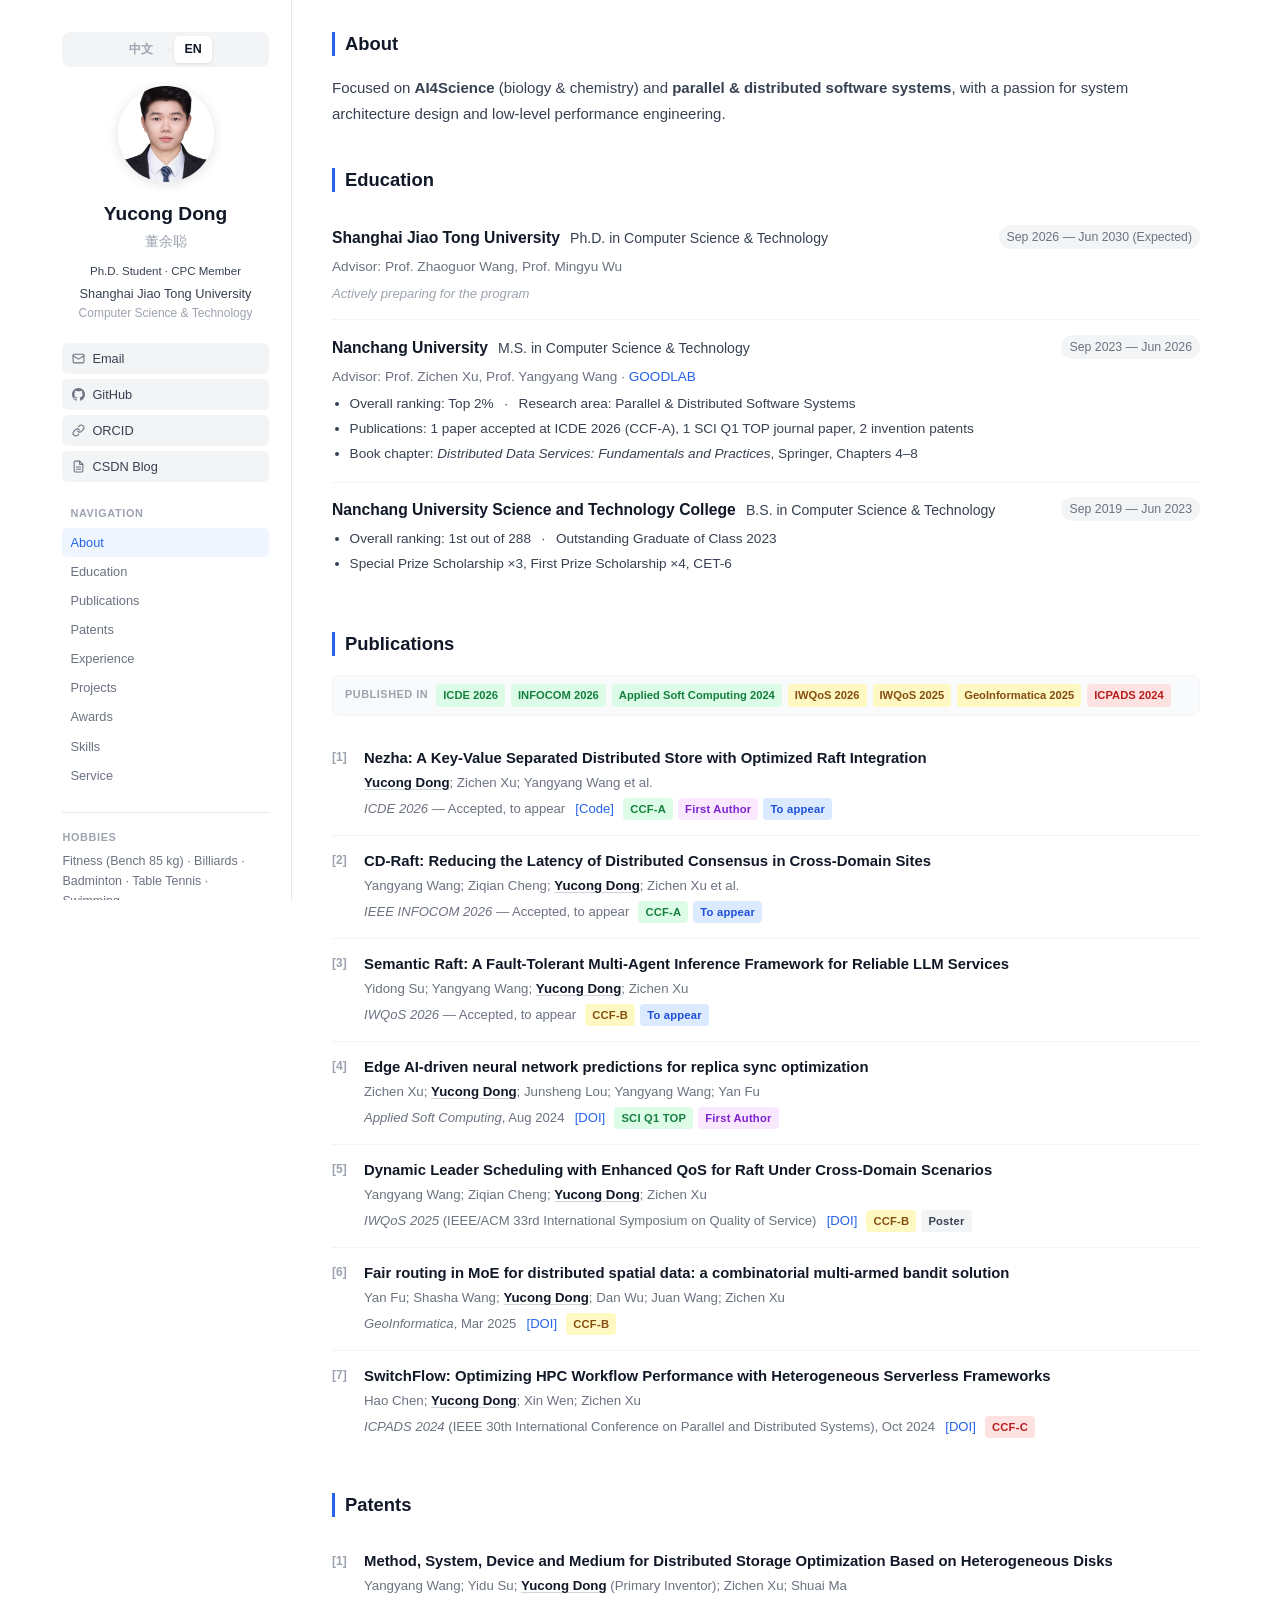
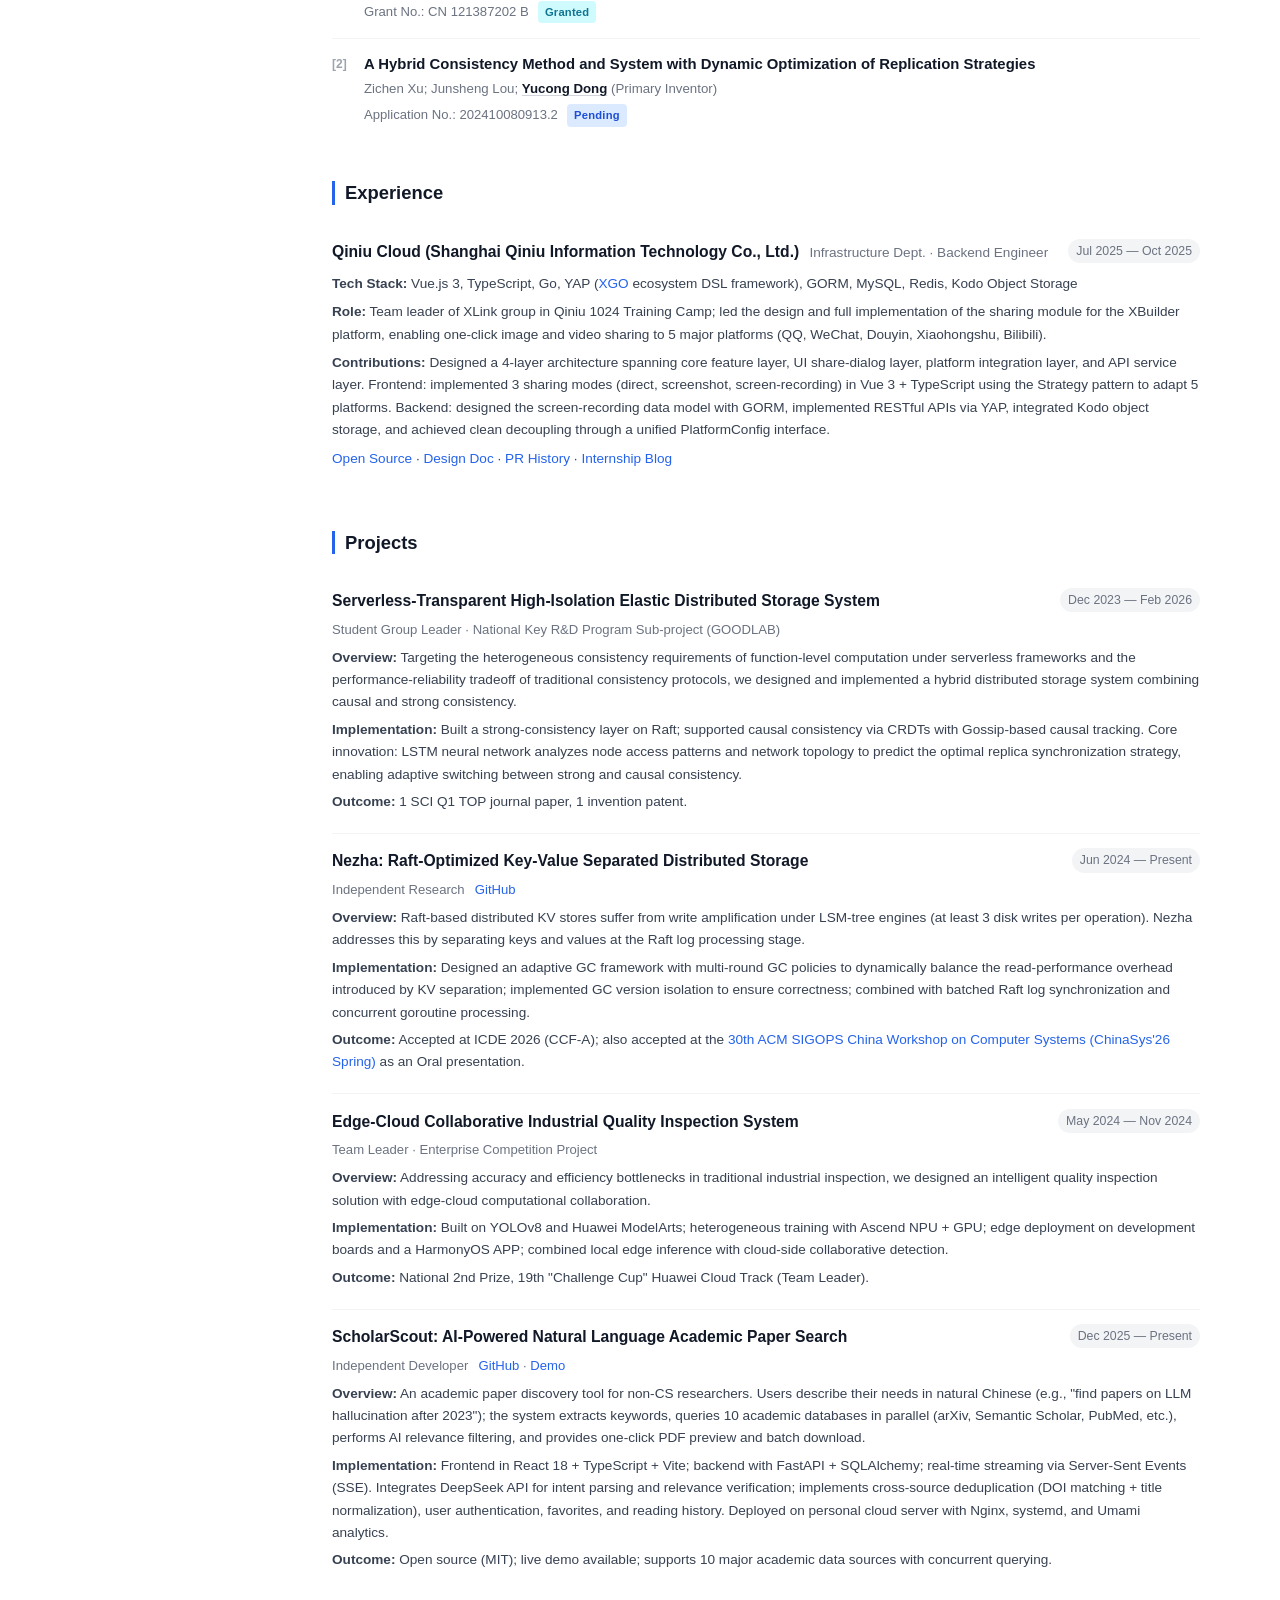
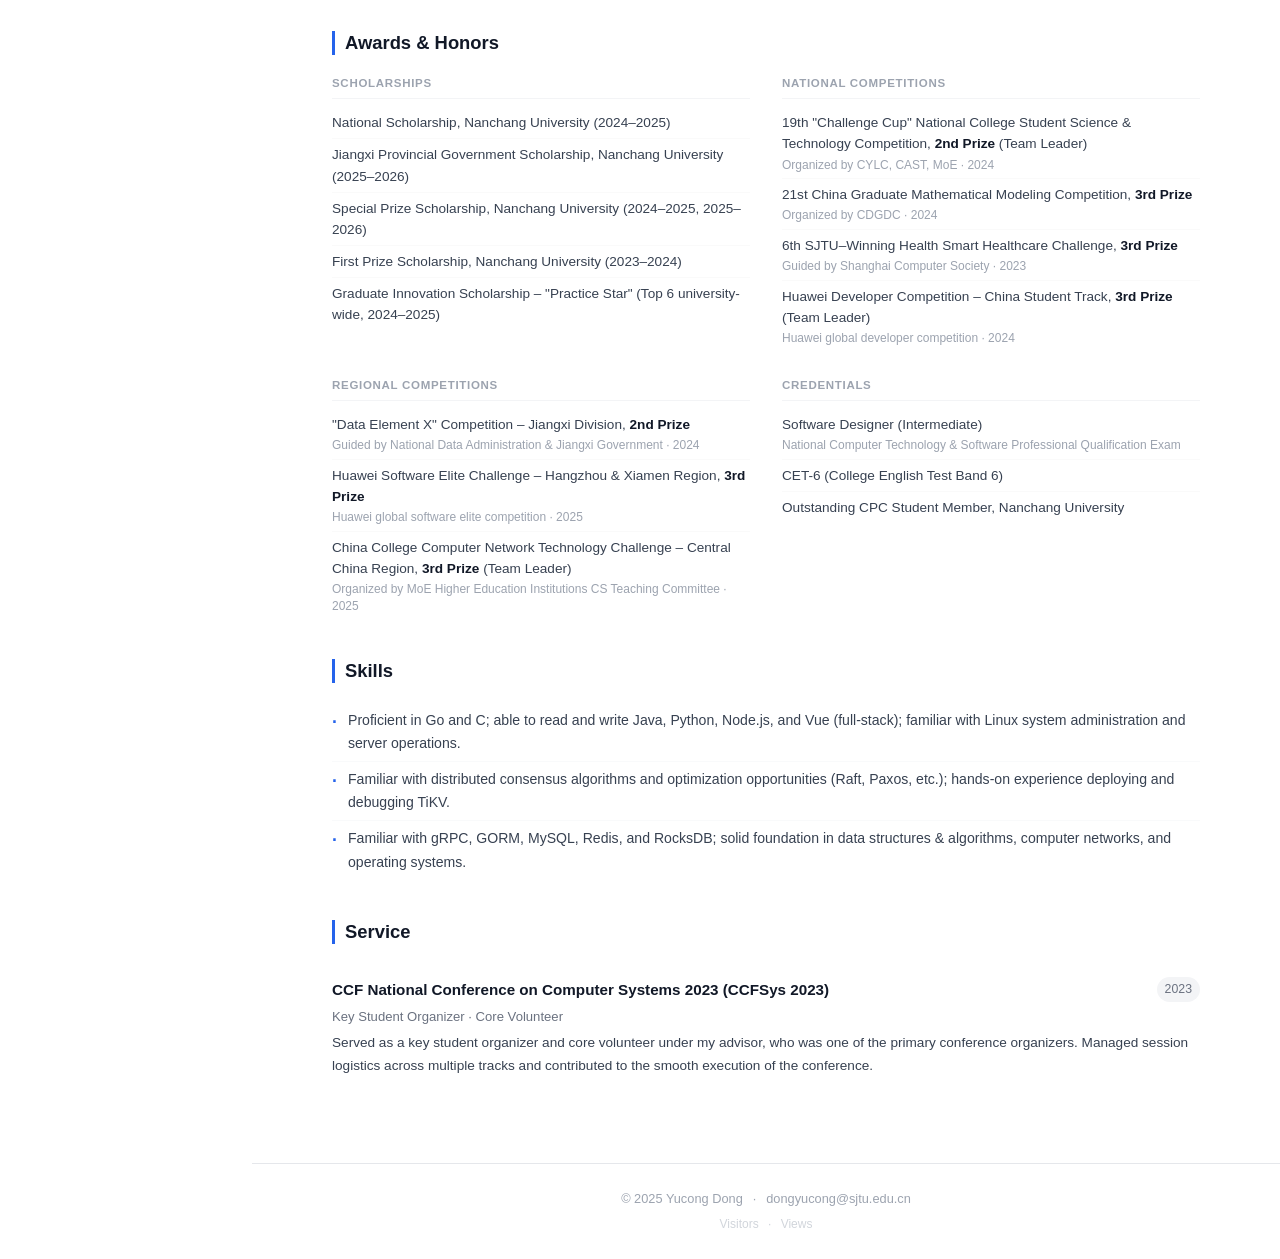
==== en/index.html @ f76dfe4e "fix: restore avatar in mobile topbar Add 30px circular avatar to the fixed phone topbar so the profi" ====
<!DOCTYPE html>
<html lang="en">
<head>
    <meta charset="UTF-8">
    <meta name="viewport" content="width=device-width, initial-scale=1.0">
    <title>Yucong Dong · Personal Homepage</title>
    <meta name="description" content="Personal homepage of Yucong Dong, Ph.D. student at Shanghai Jiao Tong University. Research: AI4Science, distributed systems, Raft consensus, key-value storage. CCF-A papers at ICDE 2026 & INFOCOM 2026.">
    <meta name="keywords" content="Yucong Dong, 董余聪, AI4Science, distributed systems, Raft, key-value storage, ICDE 2026, INFOCOM 2026, SJTU, Nanchang University, Nezha">
    <meta name="author" content="Yucong Dong">
    <link rel="canonical" href="https://dshuishui.github.io/en/">
    <link rel="sitemap" type="application/xml" href="/sitemap.xml">

    <!-- Open Graph -->
    <meta property="og:type" content="profile">
    <meta property="og:title" content="Yucong Dong · Personal Homepage">
    <meta property="og:description" content="Ph.D. Student at Shanghai Jiao Tong University. Research: AI4Science, distributed systems, Raft consensus, key-value storage. CCF-A: ICDE 2026 & INFOCOM 2026.">
    <meta property="og:url" content="https://dshuishui.github.io/en/">
    <meta property="og:image" content="https://dshuishui.github.io/images/me.jpg">
    <meta property="og:locale" content="en_US">
    <meta property="profile:first_name" content="Yucong">
    <meta property="profile:last_name" content="Dong">

    <!-- Twitter Card -->
    <meta name="twitter:card" content="summary">
    <meta name="twitter:title" content="Yucong Dong">
    <meta name="twitter:description" content="Ph.D. Student at SJTU. AI4Science, distributed systems, Raft, key-value storage.">
    <meta name="twitter:image" content="https://dshuishui.github.io/images/me.jpg">

    <!-- Structured Data: Person -->
    <script type="application/ld+json">
    {
      "@context": "https://schema.org",
      "@type": "Person",
      "name": "Yucong Dong",
      "alternateName": "董余聪",
      "jobTitle": "Ph.D. Student",
      "description": "Researcher in AI4Science and parallel & distributed software systems, specializing in Raft consensus algorithms and key-value storage optimization.",
      "url": "https://dshuishui.github.io/en/",
      "email": "dongyucong@sjtu.edu.cn",
      "image": "https://dshuishui.github.io/images/me.jpg",
      "affiliation": {
        "@type": "CollegeOrUniversity",
        "name": "Shanghai Jiao Tong University"
      },
      "alumniOf": {
        "@type": "CollegeOrUniversity",
        "name": "Nanchang University"
      },
      "sameAs": [
        "https://github.com/Dshuishui",
        "https://orcid.org/0009-0002-6078-0590"
      ],
      "knowsAbout": [
        "AI4Science",
        "Distributed Systems",
        "Raft Consensus Algorithm",
        "Key-Value Storage",
        "Serverless Computing",
        "Parallel Computing"
      ]
    }
    </script>

    <link rel="stylesheet" href="../css/style.css">

    <!-- Baidu Statistics -->
    <script>
    var _hmt = _hmt || [];
    (function() {
      var hm = document.createElement("script");
      hm.src = "https://hm.baidu.com/hm.js?96c2ceb18f7312081f373902d8ffb419";
      var s = document.getElementsByTagName("script")[0];
      s.parentNode.insertBefore(hm, s);
    })();
    </script>
</head>
<body>

<!-- Mobile top bar (only shown on phones ≤520px) -->
<div class="mobile-topbar" id="mobileTopbar">
    <img src="../images/me.jpg" alt="avatar" class="mobile-topbar-avatar">
    <span class="mobile-topbar-name">Yucong Dong</span>
    <span class="mobile-section-indicator" id="mobileSectionLabel">About</span>
    <button class="mobile-menu-btn" id="mobileMenuBtn" aria-label="Open navigation" aria-expanded="false">
        <span class="hamburger-line"></span>
        <span class="hamburger-line"></span>
        <span class="hamburger-line"></span>
    </button>
</div>
<div class="mobile-nav-backdrop" id="mobileNavBackdrop"></div>

<div class="layout">

    <!-- ── Sidebar ── -->
    <aside class="sidebar">
        <div class="sidebar-inner">
            <div class="lang-switch">
                <a href="../" class="lang-btn">中文</a>
                <span class="lang-sep">·</span>
                <span class="lang-btn lang-active">EN</span>
            </div>
            <img src="../images/me.jpg" alt="Yucong Dong" class="avatar">
            <h1 class="sidebar-name">Yucong Dong</h1>
            <div class="sidebar-name-en">董余聪</div>
            <div class="sidebar-role">Ph.D. Student · CPC Member</div>
            <div class="sidebar-affil">Shanghai Jiao Tong University</div>
            <div class="sidebar-dept">Computer Science &amp; Technology</div>

            <div class="contact-links">
                <a href="mailto:dongyucong@sjtu.edu.cn" class="contact-chip">
                    <svg xmlns="http://www.w3.org/2000/svg" width="13" height="13" viewBox="0 0 24 24" fill="none" stroke="currentColor" stroke-width="2" stroke-linecap="round" stroke-linejoin="round"><rect width="20" height="16" x="2" y="4" rx="2"/><path d="m22 7-8.97 5.7a1.94 1.94 0 0 1-2.06 0L2 7"/></svg>
                    Email
                </a>
                <a href="https://github.com/Dshuishui" target="_blank" class="contact-chip">
                    <svg xmlns="http://www.w3.org/2000/svg" width="13" height="13" viewBox="0 0 24 24" fill="currentColor"><path d="M12 0c-6.626 0-12 5.373-12 12 0 5.302 3.438 9.8 8.207 11.387.599.111.793-.261.793-.577v-2.234c-3.338.726-4.033-1.416-4.033-1.416-.546-1.387-1.333-1.756-1.333-1.756-1.089-.745.083-.729.083-.729 1.205.084 1.839 1.237 1.839 1.237 1.07 1.834 2.807 1.304 3.492.997.107-.775.418-1.305.762-1.604-2.665-.305-5.467-1.334-5.467-5.931 0-1.311.469-2.381 1.236-3.221-.124-.303-.535-1.524.117-3.176 0 0 1.008-.322 3.301 1.23.957-.266 1.983-.399 3.003-.404 1.02.005 2.047.138 3.006.404 2.291-1.552 3.297-1.23 3.297-1.23.653 1.653.242 2.874.118 3.176.77.84 1.235 1.911 1.235 3.221 0 4.609-2.807 5.624-5.479 5.921.43.372.823 1.102.823 2.222v3.293c0 .319.192.694.801.576 4.765-1.589 8.199-6.086 8.199-11.386 0-6.627-5.373-12-12-12z"/></svg>
                    GitHub
                </a>
                <a href="https://orcid.org/0009-0002-6078-0590" target="_blank" class="contact-chip">
                    <svg xmlns="http://www.w3.org/2000/svg" width="13" height="13" viewBox="0 0 24 24" fill="none" stroke="currentColor" stroke-width="2" stroke-linecap="round" stroke-linejoin="round"><path d="M10 13a5 5 0 0 0 7.54.54l3-3a5 5 0 0 0-7.07-7.07l-1.72 1.71"/><path d="M14 11a5 5 0 0 0-7.54-.54l-3 3a5 5 0 0 0 7.07 7.07l1.71-1.71"/></svg>
                    ORCID
                </a>
                <a href="https://blog.csdn.net/qq_45913026?type=blog" target="_blank" class="contact-chip">
                    <svg xmlns="http://www.w3.org/2000/svg" width="13" height="13" viewBox="0 0 24 24" fill="none" stroke="currentColor" stroke-width="2" stroke-linecap="round" stroke-linejoin="round"><path d="M14 2H6a2 2 0 0 0-2 2v16a2 2 0 0 0 2 2h12a2 2 0 0 0 2-2V8z"/><polyline points="14 2 14 8 20 8"/><line x1="16" y1="13" x2="8" y2="13"/><line x1="16" y1="17" x2="8" y2="17"/></svg>
                    CSDN Blog
                </a>
            </div>

            <nav class="side-nav">
                <div class="side-nav-label">Navigation</div>
                <a href="#about">About</a>
                <a href="#education">Education</a>
                <a href="#publications">Publications</a>
                <a href="#patents">Patents</a>
                <a href="#experience">Experience</a>
                <a href="#projects">Projects</a>
                <a href="#awards">Awards</a>
                <a href="#skills">Skills</a>
                <a href="#service">Service</a>
            </nav>

            <div class="sidebar-hobbies">
                <div class="hobbies-label">Hobbies</div>
                <div class="hobbies-content">Fitness (Bench 85 kg) · Billiards · Badminton · Table Tennis · Swimming</div>
            </div>
        </div>
    </aside>

    <!-- ── Main Content ── -->
    <main class="main-content">

        <section id="about" class="section fade-in">
            <h2 class="section-title">About</h2>
            <p>Focused on <strong>AI4Science</strong> (biology &amp; chemistry) and <strong>parallel &amp; distributed software systems</strong>, with a passion for system architecture design and low-level performance engineering.</p>
        </section>

        <section id="education" class="section fade-in">
            <h2 class="section-title">Education</h2>

            <div class="edu-item">
                <div class="edu-header">
                    <div>
                        <span class="edu-school">Shanghai Jiao Tong University</span>
                        <span class="edu-degree">Ph.D. in Computer Science &amp; Technology</span>
                    </div>
                    <span class="date-tag">Sep 2026 — Jun 2030 (Expected)</span>
                </div>
                <p class="edu-meta">Advisor: Prof. Zhaoguor Wang, Prof. Mingyu Wu</p>
                <p class="edu-note">Actively preparing for the program</p>
            </div>

            <div class="edu-item">
                <div class="edu-header">
                    <div>
                        <span class="edu-school">Nanchang University</span>
                        <span class="edu-degree">M.S. in Computer Science &amp; Technology</span>
                    </div>
                    <span class="date-tag">Sep 2023 — Jun 2026</span>
                </div>
                <p class="edu-meta">Advisor: Prof. Zichen Xu, Prof. Yangyang Wang · <a href="http://good.ncu.edu.cn" target="_blank">GOODLAB</a></p>
                <ul class="edu-details">
                    <li>Overall ranking: Top 2% &ensp;·&ensp; Research area: Parallel &amp; Distributed Software Systems</li>
                    <li>Publications: 1 paper accepted at ICDE 2026 (CCF-A), 1 SCI Q1 TOP journal paper, 2 invention patents</li>
                    <li>Book chapter: <em>Distributed Data Services: Fundamentals and Practices</em>, Springer, Chapters 4–8</li>
                </ul>
            </div>

            <div class="edu-item">
                <div class="edu-header">
                    <div>
                        <span class="edu-school">Nanchang University Science and Technology College</span>
                        <span class="edu-degree">B.S. in Computer Science &amp; Technology</span>
                    </div>
                    <span class="date-tag">Sep 2019 — Jun 2023</span>
                </div>
                <ul class="edu-details">
                    <li>Overall ranking: 1st out of 288 &ensp;·&ensp; Outstanding Graduate of Class 2023</li>
                    <li>Special Prize Scholarship ×3, First Prize Scholarship ×4, CET-6</li>
                </ul>
            </div>
        </section>

        <section id="publications" class="section fade-in">
            <h2 class="section-title">Publications</h2>
            <div class="venue-summary">
                <span class="vs-label">Published in</span>
                <span class="vs-chip ccf-a">ICDE 2026</span>
                <span class="vs-chip ccf-a">INFOCOM 2026</span>
                <span class="vs-chip sci-top">Applied Soft Computing 2024</span>
                <span class="vs-chip ccf-b">IWQoS 2026</span>
                <span class="vs-chip ccf-b">IWQoS 2025</span>
                <span class="vs-chip ccf-b">GeoInformatica 2025</span>
                <span class="vs-chip ccf-c">ICPADS 2024</span>
            </div>
            <ol class="pub-list">

                <li class="pub-item">
                    <div class="pub-title">Nezha: A Key-Value Separated Distributed Store with Optimized Raft Integration</div>
                    <div class="pub-authors"><strong>Yucong Dong</strong>; Zichen Xu; Yangyang Wang et al.</div>
                    <div class="pub-venue"><em>ICDE 2026</em> &mdash; Accepted, to appear &ensp;<a href="https://github.com/Dshuishui/Nezha" target="_blank">[Code]</a></div>
                    <div class="pub-badges">
                        <span class="badge ccf-a">CCF-A</span>
                        <span class="badge badge-first">First Author</span>
                        <span class="badge badge-status">To appear</span>
                    </div>
                </li>

                <li class="pub-item">
                    <div class="pub-title">CD-Raft: Reducing the Latency of Distributed Consensus in Cross-Domain Sites</div>
                    <div class="pub-authors">Yangyang Wang; Ziqian Cheng; <strong>Yucong Dong</strong>; Zichen Xu et al.</div>
                    <div class="pub-venue"><em>IEEE INFOCOM 2026</em> &mdash; Accepted, to appear</div>
                    <div class="pub-badges">
                        <span class="badge ccf-a">CCF-A</span>
                        <span class="badge badge-status">To appear</span>
                    </div>
                </li>

                <li class="pub-item">
                    <div class="pub-title">Semantic Raft: A Fault-Tolerant Multi-Agent Inference Framework for Reliable LLM Services</div>
                    <div class="pub-authors">Yidong Su; Yangyang Wang; <strong>Yucong Dong</strong>; Zichen Xu</div>
                    <div class="pub-venue"><em>IWQoS 2026</em> &mdash; Accepted, to appear</div>
                    <div class="pub-badges">
                        <span class="badge ccf-b">CCF-B</span>
                        <span class="badge badge-status">To appear</span>
                    </div>
                </li>

                <li class="pub-item">
                    <div class="pub-title">Edge AI-driven neural network predictions for replica sync optimization</div>
                    <div class="pub-authors">Zichen Xu; <strong>Yucong Dong</strong>; Junsheng Lou; Yangyang Wang; Yan Fu</div>
                    <div class="pub-venue"><em>Applied Soft Computing</em>, Aug 2024 &ensp;<a href="https://doi.org/10.1016/j.asoc.2024.112083" target="_blank">[DOI]</a></div>
                    <div class="pub-badges">
                        <span class="badge sci-top">SCI Q1 TOP</span>
                        <span class="badge badge-first">First Author</span>
                    </div>
                </li>

                <li class="pub-item">
                    <div class="pub-title">Dynamic Leader Scheduling with Enhanced QoS for Raft Under Cross-Domain Scenarios</div>
                    <div class="pub-authors">Yangyang Wang; Ziqian Cheng; <strong>Yucong Dong</strong>; Zichen Xu</div>
                    <div class="pub-venue"><em>IWQoS 2025</em> (IEEE/ACM 33rd International Symposium on Quality of Service) &ensp;<a href="https://doi.org/10.1109/iwqos65803.2025.11143451" target="_blank">[DOI]</a></div>
                    <div class="pub-badges">
                        <span class="badge ccf-b">CCF-B</span>
                        <span class="badge badge-poster">Poster</span>
                    </div>
                </li>

                <li class="pub-item">
                    <div class="pub-title">Fair routing in MoE for distributed spatial data: a combinatorial multi-armed bandit solution</div>
                    <div class="pub-authors">Yan Fu; Shasha Wang; <strong>Yucong Dong</strong>; Dan Wu; Juan Wang; Zichen Xu</div>
                    <div class="pub-venue"><em>GeoInformatica</em>, Mar 2025 &ensp;<a href="https://doi.org/10.1007/s10707-025-00541-3" target="_blank">[DOI]</a></div>
                    <div class="pub-badges">
                        <span class="badge ccf-b">CCF-B</span>
                    </div>
                </li>

                <li class="pub-item">
                    <div class="pub-title">SwitchFlow: Optimizing HPC Workflow Performance with Heterogeneous Serverless Frameworks</div>
                    <div class="pub-authors">Hao Chen; <strong>Yucong Dong</strong>; Xin Wen; Zichen Xu</div>
                    <div class="pub-venue"><em>ICPADS 2024</em> (IEEE 30th International Conference on Parallel and Distributed Systems), Oct 2024 &ensp;<a href="https://doi.org/10.1109/icpads63350.2024.00045" target="_blank">[DOI]</a></div>
                    <div class="pub-badges">
                        <span class="badge ccf-c">CCF-C</span>
                    </div>
                </li>

            </ol>
        </section>

        <section id="patents" class="section fade-in">
            <h2 class="section-title">Patents</h2>
            <ol class="pub-list">
                <li class="pub-item">
                    <div class="pub-title">Method, System, Device and Medium for Distributed Storage Optimization Based on Heterogeneous Disks</div>
                    <div class="pub-authors">Yangyang Wang; Yidu Su; <strong>Yucong Dong</strong> (Primary Inventor); Zichen Xu; Shuai Ma</div>
                    <div class="pub-venue">Grant No.: CN 121387202 B</div>
                    <div class="pub-badges"><span class="badge badge-granted">Granted</span></div>
                </li>
                <li class="pub-item">
                    <div class="pub-title">A Hybrid Consistency Method and System with Dynamic Optimization of Replication Strategies</div>
                    <div class="pub-authors">Zichen Xu; Junsheng Lou; <strong>Yucong Dong</strong> (Primary Inventor)</div>
                    <div class="pub-venue">Application No.: 202410080913.2</div>
                    <div class="pub-badges"><span class="badge badge-status">Pending</span></div>
                </li>
            </ol>
        </section>

        <section id="experience" class="section fade-in">
            <h2 class="section-title">Experience</h2>
            <div class="exp-item">
                <div class="exp-header">
                    <div>
                        <span class="exp-company">Qiniu Cloud (Shanghai Qiniu Information Technology Co., Ltd.)</span>
                        <span class="exp-role">Infrastructure Dept. · Backend Engineer</span>
                    </div>
                    <span class="date-tag">Jul 2025 — Oct 2025</span>
                </div>
                <div class="exp-details">
                    <p><strong>Tech Stack:</strong> Vue.js 3, TypeScript, Go, YAP (<a href="https://github.com/goplus/xgo" target="_blank">XGO</a> ecosystem DSL framework), GORM, MySQL, Redis, Kodo Object Storage</p>
                    <p><strong>Role:</strong> Team leader of XLink group in Qiniu 1024 Training Camp; led the design and full implementation of the sharing module for the XBuilder platform, enabling one-click image and video sharing to 5 major platforms (QQ, WeChat, Douyin, Xiaohongshu, Bilibili).</p>
                    <p><strong>Contributions:</strong> Designed a 4-layer architecture spanning core feature layer, UI share-dialog layer, platform integration layer, and API service layer. Frontend: implemented 3 sharing modes (direct, screenshot, screen-recording) in Vue 3 + TypeScript using the Strategy pattern to adapt 5 platforms. Backend: designed the screen-recording data model with GORM, implemented RESTful APIs via YAP, integrated Kodo object storage, and achieved clean decoupling through a unified PlatformConfig interface.</p>
                    <p>
                        <a href="https://github.com/goplus/builder/tree/trailhead_sharing" target="_blank">Open Source</a> ·
                        <a href="https://github.com/goplus/builder/blob/trailhead_sharing/docs/develop/share/index.md" target="_blank">Design Doc</a> ·
                        <a href="https://github.com/goplus/builder/pulls?q=is%3Apr+author%3ADshuishui+is%3Aclosed" target="_blank">PR History</a> ·
                        <a href="https://mp.weixin.qq.com/s/Uo5mSNofM2j1XXK3uevJwA" target="_blank">Internship Blog</a>
                    </p>
                </div>
            </div>
        </section>

        <section id="projects" class="section fade-in">
            <h2 class="section-title">Projects</h2>

            <div class="proj-item">
                <div class="proj-header">
                    <span class="proj-title">Serverless-Transparent High-Isolation Elastic Distributed Storage System</span>
                    <span class="date-tag">Dec 2023 — Feb 2026</span>
                </div>
                <p class="proj-role">Student Group Leader · National Key R&amp;D Program Sub-project (GOODLAB)</p>
                <div class="proj-details">
                    <p><strong>Overview:</strong> Targeting the heterogeneous consistency requirements of function-level computation under serverless frameworks and the performance-reliability tradeoff of traditional consistency protocols, we designed and implemented a hybrid distributed storage system combining causal and strong consistency.</p>
                    <p><strong>Implementation:</strong> Built a strong-consistency layer on Raft; supported causal consistency via CRDTs with Gossip-based causal tracking. Core innovation: LSTM neural network analyzes node access patterns and network topology to predict the optimal replica synchronization strategy, enabling adaptive switching between strong and causal consistency.</p>
                    <p><strong>Outcome:</strong> 1 SCI Q1 TOP journal paper, 1 invention patent.</p>
                </div>
            </div>

            <div class="proj-item">
                <div class="proj-header">
                    <span class="proj-title">Nezha: Raft-Optimized Key-Value Separated Distributed Storage</span>
                    <span class="date-tag">Jun 2024 — Present</span>
                </div>
                <p class="proj-role">Independent Research &ensp;<a href="https://github.com/Dshuishui/Nezha" target="_blank">GitHub</a></p>
                <div class="proj-details">
                    <p><strong>Overview:</strong> Raft-based distributed KV stores suffer from write amplification under LSM-tree engines (at least 3 disk writes per operation). Nezha addresses this by separating keys and values at the Raft log processing stage.</p>
                    <p><strong>Implementation:</strong> Designed an adaptive GC framework with multi-round GC policies to dynamically balance the read-performance overhead introduced by KV separation; implemented GC version isolation to ensure correctness; combined with batched Raft log synchronization and concurrent goroutine processing.</p>
                    <p><strong>Outcome:</strong> Accepted at ICDE 2026 (CCF-A); also accepted at the <a href="https://chinasys-2026spring.nwu.edu.cn/" target="_blank">30th ACM SIGOPS China Workshop on Computer Systems (ChinaSys'26 Spring)</a> as an Oral presentation.</p>
                </div>
            </div>

            <div class="proj-item">
                <div class="proj-header">
                    <span class="proj-title">Edge-Cloud Collaborative Industrial Quality Inspection System</span>
                    <span class="date-tag">May 2024 — Nov 2024</span>
                </div>
                <p class="proj-role">Team Leader · Enterprise Competition Project</p>
                <div class="proj-details">
                    <p><strong>Overview:</strong> Addressing accuracy and efficiency bottlenecks in traditional industrial inspection, we designed an intelligent quality inspection solution with edge-cloud computational collaboration.</p>
                    <p><strong>Implementation:</strong> Built on YOLOv8 and Huawei ModelArts; heterogeneous training with Ascend NPU + GPU; edge deployment on development boards and a HarmonyOS APP; combined local edge inference with cloud-side collaborative detection.</p>
                    <p><strong>Outcome:</strong> National 2nd Prize, 19th "Challenge Cup" Huawei Cloud Track (Team Leader).</p>
                </div>
            </div>

            <div class="proj-item">
                <div class="proj-header">
                    <span class="proj-title">ScholarScout: AI-Powered Natural Language Academic Paper Search</span>
                    <span class="date-tag">Dec 2025 — Present</span>
                </div>
                <p class="proj-role">Independent Developer &ensp;<a href="https://github.com/Dshuishui/ScholarScout" target="_blank">GitHub</a> · <a href="http://118.25.192.117" target="_blank">Demo</a></p>
                <div class="proj-details">
                    <p><strong>Overview:</strong> An academic paper discovery tool for non-CS researchers. Users describe their needs in natural Chinese (e.g., "find papers on LLM hallucination after 2023"); the system extracts keywords, queries 10 academic databases in parallel (arXiv, Semantic Scholar, PubMed, etc.), performs AI relevance filtering, and provides one-click PDF preview and batch download.</p>
                    <p><strong>Implementation:</strong> Frontend in React 18 + TypeScript + Vite; backend with FastAPI + SQLAlchemy; real-time streaming via Server-Sent Events (SSE). Integrates DeepSeek API for intent parsing and relevance verification; implements cross-source deduplication (DOI matching + title normalization), user authentication, favorites, and reading history. Deployed on personal cloud server with Nginx, systemd, and Umami analytics.</p>
                    <p><strong>Outcome:</strong> Open source (MIT); live demo available; supports 10 major academic data sources with concurrent querying.</p>
                </div>
            </div>
        </section>

        <section id="awards" class="section fade-in">
            <h2 class="section-title">Awards &amp; Honors</h2>
            <div class="awards-grid">

                <div class="award-group">
                    <h3>Scholarships</h3>
                    <div class="award-item">National Scholarship, Nanchang University (2024–2025)</div>
                    <div class="award-item">Jiangxi Provincial Government Scholarship, Nanchang University (2025–2026)</div>
                    <div class="award-item">Special Prize Scholarship, Nanchang University (2024–2025, 2025–2026)</div>
                    <div class="award-item">First Prize Scholarship, Nanchang University (2023–2024)</div>
                    <div class="award-item">Graduate Innovation Scholarship – "Practice Star" (Top 6 university-wide, 2024–2025)</div>
                </div>

                <div class="award-group">
                    <h3>National Competitions</h3>
                    <div class="award-item">
                        19th "Challenge Cup" National College Student Science &amp; Technology Competition, <strong>2nd Prize</strong> (Team Leader)
                        <div class="award-org">Organized by CYLC, CAST, MoE · 2024</div>
                    </div>
                    <div class="award-item">
                        21st China Graduate Mathematical Modeling Competition, <strong>3rd Prize</strong>
                        <div class="award-org">Organized by CDGDC · 2024</div>
                    </div>
                    <div class="award-item">
                        6th SJTU–Winning Health Smart Healthcare Challenge, <strong>3rd Prize</strong>
                        <div class="award-org">Guided by Shanghai Computer Society · 2023</div>
                    </div>
                    <div class="award-item">
                        Huawei Developer Competition – China Student Track, <strong>3rd Prize</strong> (Team Leader)
                        <div class="award-org">Huawei global developer competition · 2024</div>
                    </div>
                </div>

                <div class="award-group">
                    <h3>Regional Competitions</h3>
                    <div class="award-item">
                        "Data Element X" Competition – Jiangxi Division, <strong>2nd Prize</strong>
                        <div class="award-org">Guided by National Data Administration &amp; Jiangxi Government · 2024</div>
                    </div>
                    <div class="award-item">
                        Huawei Software Elite Challenge – Hangzhou &amp; Xiamen Region, <strong>3rd Prize</strong>
                        <div class="award-org">Huawei global software elite competition · 2025</div>
                    </div>
                    <div class="award-item">
                        China College Computer Network Technology Challenge – Central China Region, <strong>3rd Prize</strong> (Team Leader)
                        <div class="award-org">Organized by MoE Higher Education Institutions CS Teaching Committee · 2025</div>
                    </div>
                </div>

                <div class="award-group">
                    <h3>Credentials</h3>
                    <div class="award-item">
                        Software Designer (Intermediate)
                        <div class="award-org">National Computer Technology &amp; Software Professional Qualification Exam</div>
                    </div>
                    <div class="award-item">CET-6 (College English Test Band 6)</div>
                    <div class="award-item">Outstanding CPC Student Member, Nanchang University</div>
                </div>

            </div>
        </section>

        <section id="skills" class="section fade-in">
            <h2 class="section-title">Skills</h2>
            <ul class="skills-list">
                <li>Proficient in Go and C; able to read and write Java, Python, Node.js, and Vue (full-stack); familiar with Linux system administration and server operations.</li>
                <li>Familiar with distributed consensus algorithms and optimization opportunities (Raft, Paxos, etc.); hands-on experience deploying and debugging TiKV.</li>
                <li>Familiar with gRPC, GORM, MySQL, Redis, and RocksDB; solid foundation in data structures &amp; algorithms, computer networks, and operating systems.</li>
            </ul>
        </section>

        <section id="service" class="section fade-in">
            <h2 class="section-title">Service</h2>
            <div class="service-item">
                <div class="service-header">
                    <span class="service-name">CCF National Conference on Computer Systems 2023 (CCFSys 2023)</span>
                    <span class="date-tag">2023</span>
                </div>
                <p class="service-role">Key Student Organizer · Core Volunteer</p>
                <p class="service-desc">Served as a key student organizer and core volunteer under my advisor, who was one of the primary conference organizers. Managed session logistics across multiple tracks and contributed to the smooth execution of the conference.</p>
            </div>
        </section>

    </main>
</div>

<footer>
    <p>&copy; 2025 Yucong Dong &ensp;·&ensp; <a href="mailto:dongyucong@sjtu.edu.cn">dongyucong@sjtu.edu.cn</a></p>
    <p class="busuanzi-count">
        Visitors <span id="busuanzi_value_site_uv"></span>
        &ensp;·&ensp;
        Views <span id="busuanzi_value_site_pv"></span>
    </p>
</footer>

<script async src="//busuanzi.ibruce.info/busuanzi/2.3/busuanzi.pure.mini.js"></script>
<script src="../js/main.js"></script>
</body>
</html>
---- css/style.css ----
/* ── Reset & Base ── */
*, *::before, *::after {
  box-sizing: border-box;
  margin: 0;
  padding: 0;
}

html {
  scroll-behavior: smooth;
}

body {
  font-family: -apple-system, BlinkMacSystemFont, "Segoe UI", "Inter", "Roboto", "Helvetica Neue", Arial, sans-serif;
  font-size: 15px;
  line-height: 1.65;
  color: #374151;
  background: #fff;
}

a {
  color: #2563eb;
  text-decoration: none;
}
a:hover {
  text-decoration: underline;
}

/* ── Two-column Layout ── */
.layout {
  display: flex;
  align-items: flex-start;
  max-width: 1200px;
  margin: 0 auto;
  min-height: 100vh;
}

/* ── Language Switch ── */
.lang-switch {
  display: flex;
  align-items: center;
  justify-content: center;
  gap: 4px;
  margin-bottom: 1.2rem;
  padding: 4px;
  background: #f3f4f6;
  border-radius: 8px;
}

.lang-btn {
  font-size: 0.78rem;
  font-weight: 600;
  color: #9ca3af;
  padding: 3px 10px;
  border-radius: 5px;
  transition: all 0.15s;
}

.lang-btn:hover {
  color: #374151;
  text-decoration: none;
}

.lang-btn.lang-active {
  color: #111827;
  background: #fff;
  box-shadow: 0 1px 3px rgba(0, 0, 0, 0.1);
}

.lang-sep {
  color: #d1d5db;
  font-size: 0.72rem;
  user-select: none;
}

/* ── Sidebar ── */
.sidebar {
  width: 252px;
  flex-shrink: 0;
  position: sticky;
  top: 0;
  height: 100vh;
  overflow-y: auto;
  border-right: 1px solid #e5e7eb;
  scrollbar-width: thin;
  scrollbar-color: #e5e7eb transparent;
}

.sidebar-inner {
  padding: 2rem 1.4rem;
}

.avatar {
  width: 96px;
  height: 96px;
  border-radius: 50%;
  object-fit: cover;
  display: block;
  margin: 0 auto 1rem;
  box-shadow: 0 2px 12px rgba(0, 0, 0, 0.12);
}

.sidebar-name {
  font-size: 1.2rem;
  font-weight: 700;
  color: #111827;
  text-align: center;
  margin-bottom: 2px;
}

.sidebar-name-en {
  font-size: 0.85rem;
  color: #9ca3af;
  text-align: center;
  margin-bottom: 8px;
}

.sidebar-role {
  font-size: 0.72rem;
  color: #374151;
  text-align: center;
  font-weight: 500;
  margin-bottom: 2px;
  white-space: nowrap;
}

.sidebar-affil {
  font-size: 0.8rem;
  color: #374151;
  text-align: center;
  font-weight: 500;
}

.sidebar-dept {
  font-size: 0.75rem;
  color: #9ca3af;
  text-align: center;
  margin-bottom: 1.2rem;
}

/* Contact chips */
.contact-links {
  display: flex;
  flex-direction: column;
  gap: 5px;
  margin-bottom: 1.4rem;
}

.contact-chip {
  display: flex;
  align-items: center;
  gap: 7px;
  padding: 5px 10px;
  border-radius: 6px;
  font-size: 0.8rem;
  color: #374151;
  background: #f3f4f6;
  transition: background 0.15s, color 0.15s;
  font-weight: 500;
}

.contact-chip:hover {
  background: #e5e7eb;
  text-decoration: none;
  color: #111827;
}

.contact-chip svg {
  flex-shrink: 0;
  color: #6b7280;
}

/* Side nav */
.side-nav {
  margin-bottom: 1.4rem;
}

.side-nav-label {
  font-size: 0.68rem;
  font-weight: 600;
  color: #9ca3af;
  text-transform: uppercase;
  letter-spacing: 0.06em;
  margin-bottom: 5px;
  padding-left: 8px;
}

.side-nav a {
  display: block;
  padding: 4px 8px;
  font-size: 0.8rem;
  color: #6b7280;
  border-radius: 5px;
  transition: all 0.15s;
}

.side-nav a:hover,
.side-nav a.active {
  color: #2563eb;
  background: #eff6ff;
  text-decoration: none;
}

/* Hobbies */
.sidebar-hobbies {
  border-top: 1px solid #e5e7eb;
  padding-top: 1rem;
}

.hobbies-label {
  font-size: 0.68rem;
  font-weight: 600;
  color: #9ca3af;
  text-transform: uppercase;
  letter-spacing: 0.06em;
  margin-bottom: 5px;
}

.hobbies-content {
  font-size: 0.78rem;
  color: #6b7280;
  line-height: 1.6;
}

/* ── Main Content ── */
.main-content {
  flex: 1;
  min-width: 0;
  padding: 2rem 2.5rem;
}

/* ── Section ── */
.section {
  margin-bottom: 2.5rem;
}

.section-title {
  font-size: 1.15rem;
  font-weight: 700;
  color: #111827;
  border-left: 3px solid #2563eb;
  padding-left: 10px;
  margin-bottom: 1.2rem;
  line-height: 1.3;
}

/* ── About ── */
#about p {
  color: #374151;
  line-height: 1.75;
}

/* ── Education ── */
.edu-item {
  padding: 0.9rem 0;
  border-bottom: 1px solid #f3f4f6;
}

.edu-item:last-child {
  border-bottom: none;
}

.edu-header {
  display: flex;
  justify-content: space-between;
  align-items: flex-start;
  gap: 12px;
  margin-bottom: 5px;
  flex-wrap: wrap;
}

.edu-school {
  font-size: 0.98rem;
  font-weight: 700;
  color: #111827;
  margin-right: 6px;
}

.edu-degree {
  font-size: 0.88rem;
  color: #374151;
}

.date-tag {
  font-size: 0.77rem;
  color: #6b7280;
  white-space: nowrap;
  padding: 2px 8px;
  background: #f3f4f6;
  border-radius: 20px;
  flex-shrink: 0;
}

.edu-meta {
  font-size: 0.85rem;
  color: #6b7280;
  margin-bottom: 5px;
}

.edu-note {
  font-size: 0.82rem;
  color: #9ca3af;
  font-style: italic;
}

.edu-details {
  margin-top: 5px;
  padding-left: 1.1rem;
  font-size: 0.85rem;
  color: #374151;
}

.edu-details li {
  margin-bottom: 3px;
  line-height: 1.6;
}

/* ── Publications ── */

/* Venue summary chips above the list */
.venue-summary {
  display: flex;
  flex-wrap: wrap;
  align-items: center;
  gap: 6px;
  margin-bottom: 1.1rem;
  padding: 8px 12px;
  background: #f9fafb;
  border-radius: 8px;
  border: 1px solid #f3f4f6;
}

.vs-label {
  font-size: 0.68rem;
  color: #9ca3af;
  font-weight: 600;
  text-transform: uppercase;
  letter-spacing: 0.05em;
  flex-shrink: 0;
  margin-right: 2px;
}

.vs-chip {
  font-size: 0.7rem;
  font-weight: 600;
  padding: 2px 7px;
  border-radius: 4px;
}

.pub-list {
  list-style: none;
  counter-reset: pub;
  padding: 0;
}

.pub-item {
  counter-increment: pub;
  padding: 0.9rem 0 0.9rem 2rem;
  border-bottom: 1px solid #f3f4f6;
  position: relative;
}

.pub-item:last-child {
  border-bottom: none;
}

.pub-item::before {
  content: "[" counter(pub) "]";
  position: absolute;
  left: 0;
  top: 0.95rem;
  font-size: 0.75rem;
  color: #9ca3af;
  font-weight: 600;
  width: 1.8rem;
}

.pub-title {
  font-size: 0.93rem;
  font-weight: 600;
  color: #111827;
  line-height: 1.45;
  margin-bottom: 4px;
}

.pub-authors {
  font-size: 0.83rem;
  color: #6b7280;
  margin-bottom: 3px;
  line-height: 1.5;
}

.pub-authors strong {
  color: #111827;
  text-decoration: underline;
  text-underline-offset: 2px;
  text-decoration-color: #d1d5db;
}

.pub-venue {
  font-size: 0.82rem;
  color: #6b7280;
  display: inline;
}

.pub-badges {
  display: inline-flex;
  flex-wrap: wrap;
  gap: 5px;
  margin-left: 5px;
  vertical-align: middle;
}

/* ── Badges ── */
.badge {
  display: inline-block;
  padding: 2px 7px;
  border-radius: 4px;
  font-size: 0.7rem;
  font-weight: 600;
  letter-spacing: 0.02em;
}

.ccf-a   { background: #dcfce7; color: #15803d; }
.ccf-b   { background: #fef9c3; color: #854d0e; }
.ccf-c   { background: #fee2e2; color: #b91c1c; }
.sci-top { background: #dcfce7; color: #15803d; }

.badge-status  { background: #dbeafe; color: #1d4ed8; }
.badge-first   { background: #fae8ff; color: #7e22ce; }
.badge-poster   { background: #f3f4f6; color: #374151; }
.badge-granted  { background: #cffafe; color: #0e7490; }

/* ── Experience ── */
.exp-item {
  padding: 0.9rem 0;
  border-bottom: 1px solid #f3f4f6;
}

.exp-item:last-child {
  border-bottom: none;
}

.exp-header {
  display: flex;
  justify-content: space-between;
  align-items: flex-start;
  gap: 12px;
  margin-bottom: 8px;
  flex-wrap: wrap;
}

.exp-company {
  font-size: 0.98rem;
  font-weight: 700;
  color: #111827;
  margin-right: 6px;
}

.exp-role {
  font-size: 0.85rem;
  color: #6b7280;
}

.exp-details p {
  font-size: 0.85rem;
  color: #374151;
  margin-bottom: 6px;
  line-height: 1.65;
}

/* ── Projects ── */
.proj-item {
  padding: 0.9rem 0;
  border-bottom: 1px solid #f3f4f6;
}

.proj-item:last-child {
  border-bottom: none;
}

.proj-header {
  display: flex;
  justify-content: space-between;
  align-items: flex-start;
  gap: 12px;
  margin-bottom: 5px;
  flex-wrap: wrap;
}

.proj-title {
  font-size: 0.98rem;
  font-weight: 700;
  color: #111827;
}

.proj-role {
  font-size: 0.82rem;
  color: #6b7280;
  margin-bottom: 6px;
}

.proj-details p {
  font-size: 0.85rem;
  color: #374151;
  margin-bottom: 5px;
  line-height: 1.65;
}

/* ── Awards ── */
.awards-grid {
  display: grid;
  grid-template-columns: 1fr 1fr;
  gap: 1.5rem 2rem;
}

.award-group h3 {
  font-size: 0.72rem;
  font-weight: 600;
  color: #9ca3af;
  text-transform: uppercase;
  letter-spacing: 0.06em;
  margin-bottom: 8px;
  padding-bottom: 5px;
  border-bottom: 1px solid #f3f4f6;
}

.award-item {
  font-size: 0.85rem;
  color: #374151;
  padding: 5px 0;
  border-bottom: 1px solid #fafafa;
  line-height: 1.55;
}

.award-item:last-child {
  border-bottom: none;
}

.award-item strong {
  color: #111827;
}

.award-org {
  font-size: 0.75rem;
  color: #9ca3af;
  margin-top: 2px;
  line-height: 1.4;
}

/* ── Skills ── */
.skills-list {
  list-style: none;
  padding: 0;
}

.skills-list li {
  font-size: 0.88rem;
  color: #374151;
  padding: 6px 0 6px 1rem;
  border-bottom: 1px solid #f9fafb;
  line-height: 1.65;
  position: relative;
}

.skills-list li:last-child {
  border-bottom: none;
}

.skills-list li::before {
  content: "·";
  position: absolute;
  left: 0;
  color: #2563eb;
  font-weight: 700;
  font-size: 1.1rem;
  line-height: 1.5;
}

/* ── Service ── */
.service-item {
  padding: 0.9rem 0;
  border-bottom: 1px solid #f3f4f6;
}

.service-item:last-child {
  border-bottom: none;
}

.service-header {
  display: flex;
  justify-content: space-between;
  align-items: flex-start;
  gap: 12px;
  margin-bottom: 4px;
  flex-wrap: wrap;
}

.service-name {
  font-size: 0.95rem;
  font-weight: 600;
  color: #111827;
}

.service-role {
  font-size: 0.82rem;
  color: #6b7280;
  margin-bottom: 4px;
}

.service-desc {
  font-size: 0.85rem;
  color: #374151;
  line-height: 1.65;
}

/* ── Footer ── */
footer {
  text-align: center;
  padding: 1.5rem;
  border-top: 1px solid #e5e7eb;
  color: #9ca3af;
  font-size: 0.8rem;
  margin-left: 252px;
}

footer a {
  color: #9ca3af;
}

footer a:hover {
  color: #2563eb;
}

.busuanzi-count {
  margin-top: 6px;
  font-size: 0.75rem;
  color: #d1d5db;
}

.busuanzi-count span {
  font-weight: 600;
  color: #9ca3af;
}

/* ── Scroll fade-in ── */
.fade-in {
  opacity: 0;
  transform: translateY(12px);
  transition: opacity 0.45s ease, transform 0.45s ease;
}

.fade-in.visible {
  opacity: 1;
  transform: translateY(0);
}

/* ── Mobile Top Bar (phone ≤520px only) ── */
.mobile-topbar {
  display: none;
}

.mobile-topbar-avatar {
  width: 30px;
  height: 30px;
  border-radius: 50%;
  object-fit: cover;
  flex-shrink: 0;
  margin-right: 8px;
}

.mobile-topbar-name {
  font-size: 0.95rem;
  font-weight: 700;
  color: #111827;
  flex-shrink: 0;
}

.mobile-section-indicator {
  flex: 1;
  font-size: 0.75rem;
  color: #9ca3af;
  text-align: center;
  overflow: hidden;
  white-space: nowrap;
  text-overflow: ellipsis;
  padding: 0 0.5rem;
}

.mobile-menu-btn {
  display: flex;
  flex-direction: column;
  justify-content: center;
  align-items: center;
  gap: 4px;
  width: 36px;
  height: 36px;
  border: none;
  background: transparent;
  cursor: pointer;
  border-radius: 6px;
  flex-shrink: 0;
  padding: 0;
  transition: background 0.15s;
}

.mobile-menu-btn:hover,
.mobile-menu-btn:focus-visible {
  background: #f3f4f6;
  outline: none;
}

.hamburger-line {
  display: block;
  width: 18px;
  height: 2px;
  background: #374151;
  border-radius: 1px;
  transition: transform 0.22s ease, opacity 0.22s ease;
  transform-origin: center;
}

body.nav-open .hamburger-line:nth-child(1) {
  transform: translateY(6px) rotate(45deg);
}
body.nav-open .hamburger-line:nth-child(2) {
  opacity: 0;
  transform: scaleX(0);
}
body.nav-open .hamburger-line:nth-child(3) {
  transform: translateY(-6px) rotate(-45deg);
}

.mobile-nav-backdrop {
  display: none;
  position: fixed;
  inset: 0;
  background: rgba(0, 0, 0, 0.35);
  z-index: 200;
  -webkit-tap-highlight-color: transparent;
}

body.nav-open .mobile-nav-backdrop {
  display: block;
}

body.nav-open {
  overflow: hidden;
}

@keyframes slideDown {
  from { opacity: 0.8; transform: translateY(-6px); }
  to   { opacity: 1;   transform: translateY(0); }
}

/* ── Responsive: Tablet ── */
@media (max-width: 900px) {
  .layout {
    flex-direction: column;
  }

  .sidebar {
    width: 100%;
    height: auto;
    position: sticky;
    top: 0;
    z-index: 100;
    background: #fff;
    box-shadow: 0 1px 8px rgba(0, 0, 0, 0.08);
    border-right: none;
    border-bottom: 1px solid #e5e7eb;
  }

  .sidebar-inner {
    display: flex;
    flex-wrap: wrap;
    align-items: center;
    gap: 0 1.5rem;
    padding: 1.2rem 1.5rem;
  }

  .avatar {
    width: 72px;
    height: 72px;
    margin: 0;
    flex-shrink: 0;
  }

  .sidebar-name,
  .sidebar-name-en,
  .sidebar-role,
  .sidebar-affil,
  .sidebar-dept {
    text-align: left;
  }

  .sidebar-name { font-size: 1.1rem; margin-bottom: 0; }
  .sidebar-dept { margin-bottom: 0; }

  .contact-links {
    flex-direction: row;
    flex-wrap: wrap;
    margin-bottom: 0.8rem;
    width: 100%;
  }

  .side-nav {
    display: flex;
    flex-wrap: wrap;
    gap: 2px;
    margin-bottom: 0.5rem;
    width: 100%;
  }

  .side-nav-label { display: none; }

  .side-nav a {
    display: inline-block;
    font-size: 0.78rem;
  }

  .sidebar-hobbies {
    border-top: none;
    padding-top: 0;
    width: 100%;
  }

  .main-content {
    padding: 1.5rem;
  }

  .awards-grid {
    grid-template-columns: 1fr;
  }

  footer {
    margin-left: 0;
  }

  /* Tablet: condense sidebar for sticky header */
  .sidebar-name-en,
  .sidebar-hobbies {
    display: none;
  }

  .contact-chip {
    font-size: 0;
    padding: 5px 8px;
    background: transparent;
  }

  .contact-chip:hover {
    background: #e5e7eb;
  }

  section[id] {
    scroll-margin-top: 100px;
  }
}

/* ── Responsive: Mobile ── */
@media (max-width: 520px) {
  /* Show mobile topbar */
  .mobile-topbar {
    display: flex;
    position: fixed;
    top: 0;
    left: 0;
    right: 0;
    z-index: 300;
    height: 48px;
    background: #fff;
    border-bottom: 1px solid #e5e7eb;
    box-shadow: 0 1px 6px rgba(0, 0, 0, 0.08);
    align-items: center;
    padding: 0 1rem;
    gap: 0;
  }

  /* Push layout below fixed topbar */
  .layout {
    padding-top: 48px;
  }

  /* Sidebar: hidden by default, becomes dropdown when menu open */
  .sidebar {
    display: none;
    position: fixed;
    top: 48px;
    left: 0;
    right: 0;
    z-index: 250;
    max-height: calc(100vh - 48px);
    overflow-y: auto;
    background: #fff;
    border-bottom: 2px solid #e5e7eb;
    box-shadow: 0 8px 24px rgba(0, 0, 0, 0.12);
  }

  body.nav-open .sidebar {
    display: block;
    animation: slideDown 0.2s ease;
  }

  /* Dropdown inner: vertical column */
  .sidebar-inner {
    flex-direction: column;
    align-items: stretch;
    padding: 1rem 1.2rem;
    gap: 0;
  }

  /* Reorder dropdown items: lang → nav → contact */
  .lang-switch   { order: 1; margin-bottom: 0.8rem; align-self: flex-start; }
  .side-nav      { order: 2; }
  .contact-links { order: 3; }

  /* Hide personal info (shown in topbar / desktop sidebar) */
  .avatar,
  .sidebar-name,
  .sidebar-name-en,
  .sidebar-role,
  .sidebar-affil,
  .sidebar-dept,
  .sidebar-hobbies {
    display: none;
  }

  /* Nav links: vertical list with large touch targets */
  .side-nav {
    display: flex;
    flex-direction: column;
    gap: 0;
    margin-bottom: 0.8rem;
    width: 100%;
  }

  .side-nav-label {
    display: block;
    margin-bottom: 4px;
    margin-top: 2px;
  }

  .side-nav a {
    display: block;
    padding: 11px 10px;
    font-size: 0.88rem;
    border-radius: 0;
    border-bottom: 1px solid #f3f4f6;
    white-space: normal;
  }

  .side-nav a:last-child {
    border-bottom: none;
  }

  /* Contact links at bottom of dropdown */
  .contact-links {
    flex-direction: row;
    flex-wrap: wrap;
    gap: 6px;
    width: 100%;
    margin-bottom: 0;
    border-top: 1px solid #f3f4f6;
    padding-top: 0.8rem;
  }

  .contact-chip {
    font-size: 0.78rem;
    padding: 6px 10px;
    background: #f3f4f6;
  }

  /* Scroll offset for fixed topbar */
  section[id] {
    scroll-margin-top: 56px;
  }

  /* Main content */
  .main-content {
    padding: 1rem;
  }

  /* Publications: venue on its own line */
  .pub-venue {
    display: block;
    margin-bottom: 4px;
  }

  .pub-badges {
    display: flex;
    margin-left: 0;
  }

  .pub-item {
    padding-left: 1.6rem;
  }

  .awards-grid {
    gap: 1rem;
  }

  footer {
    margin-left: 0;
  }
}
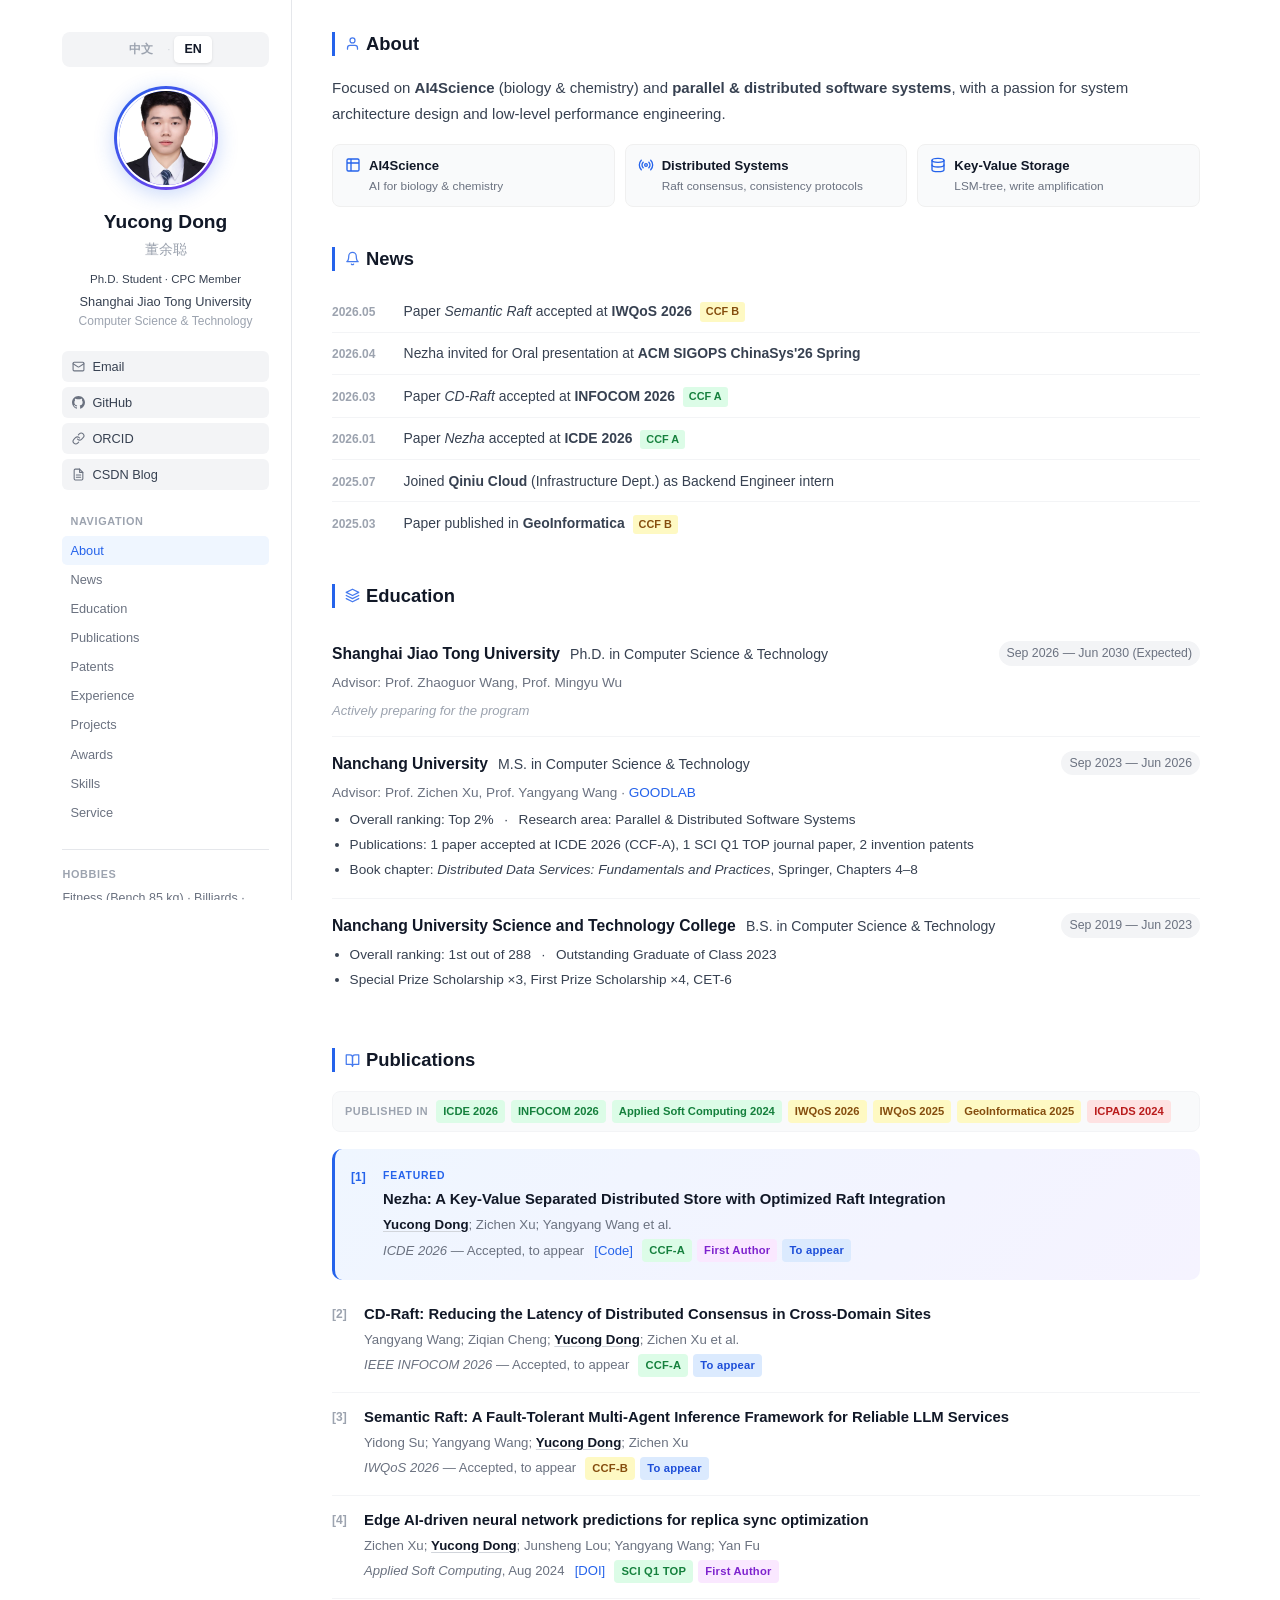
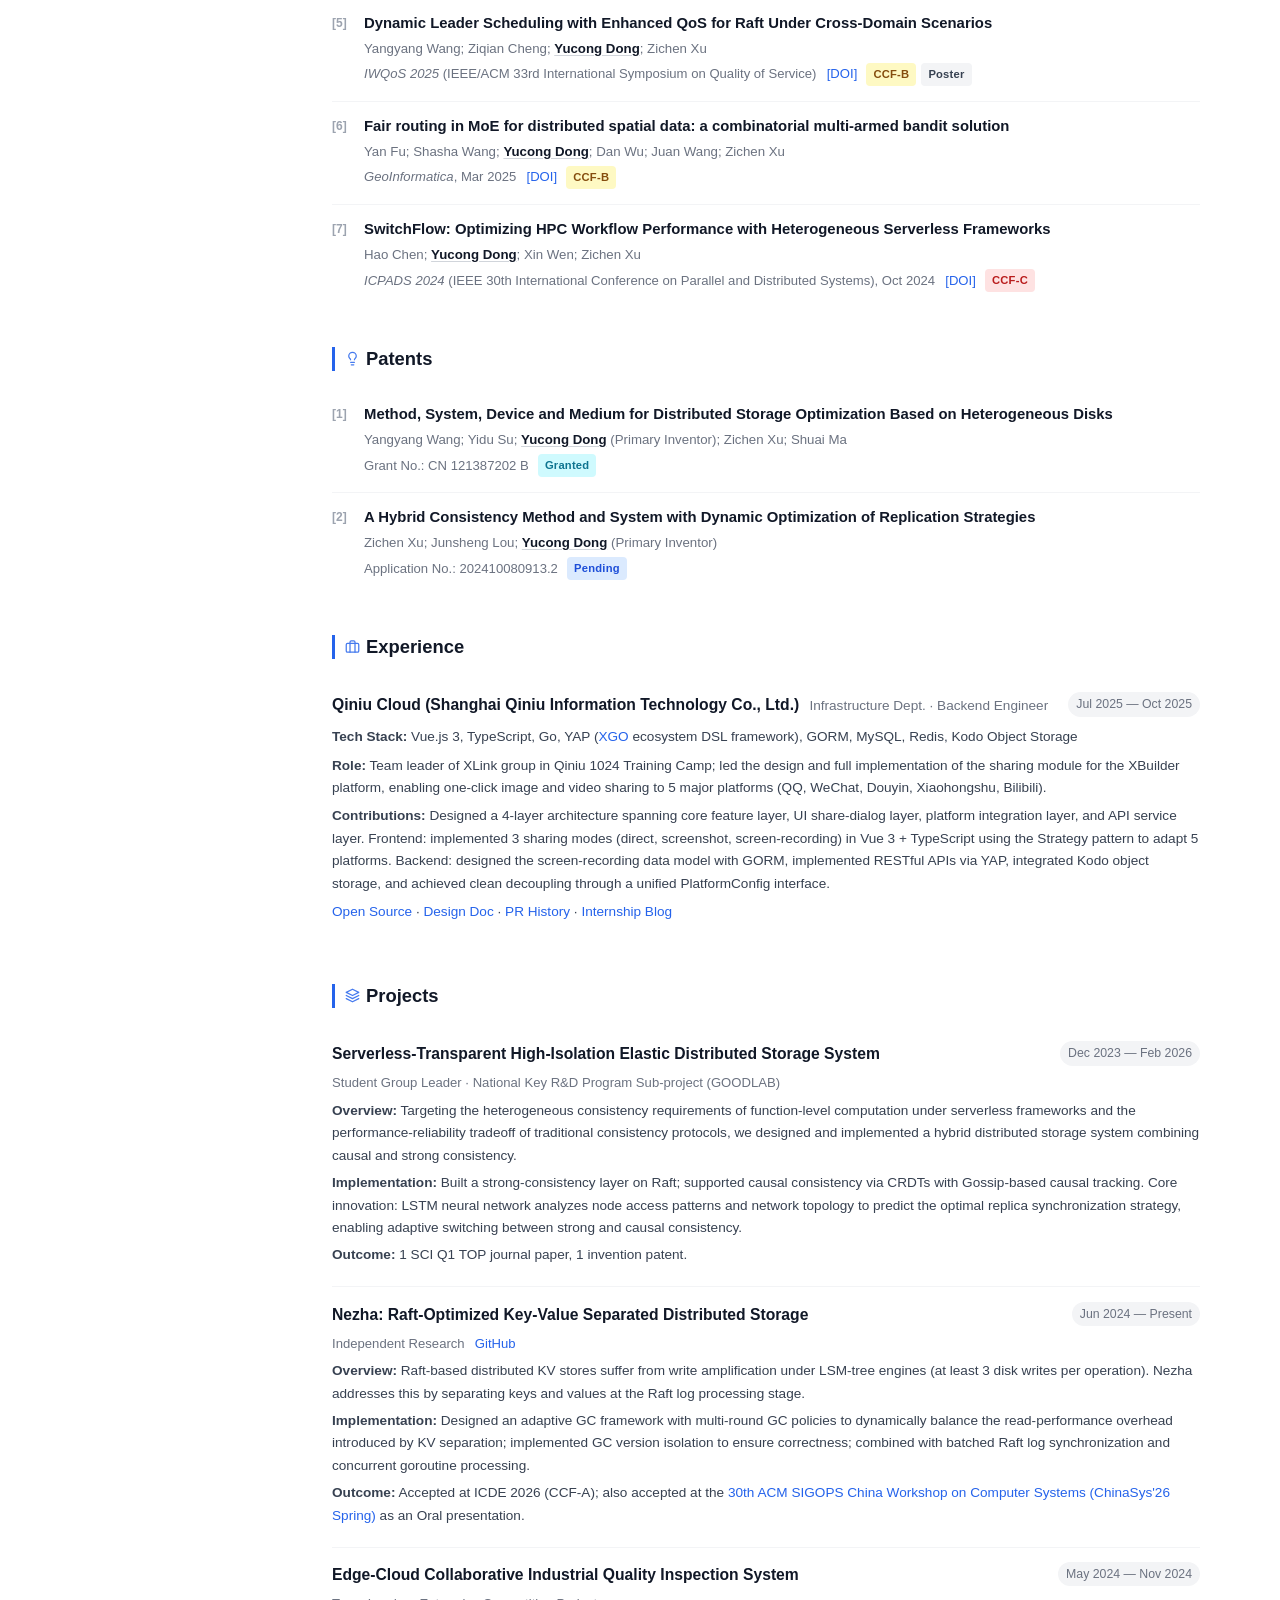
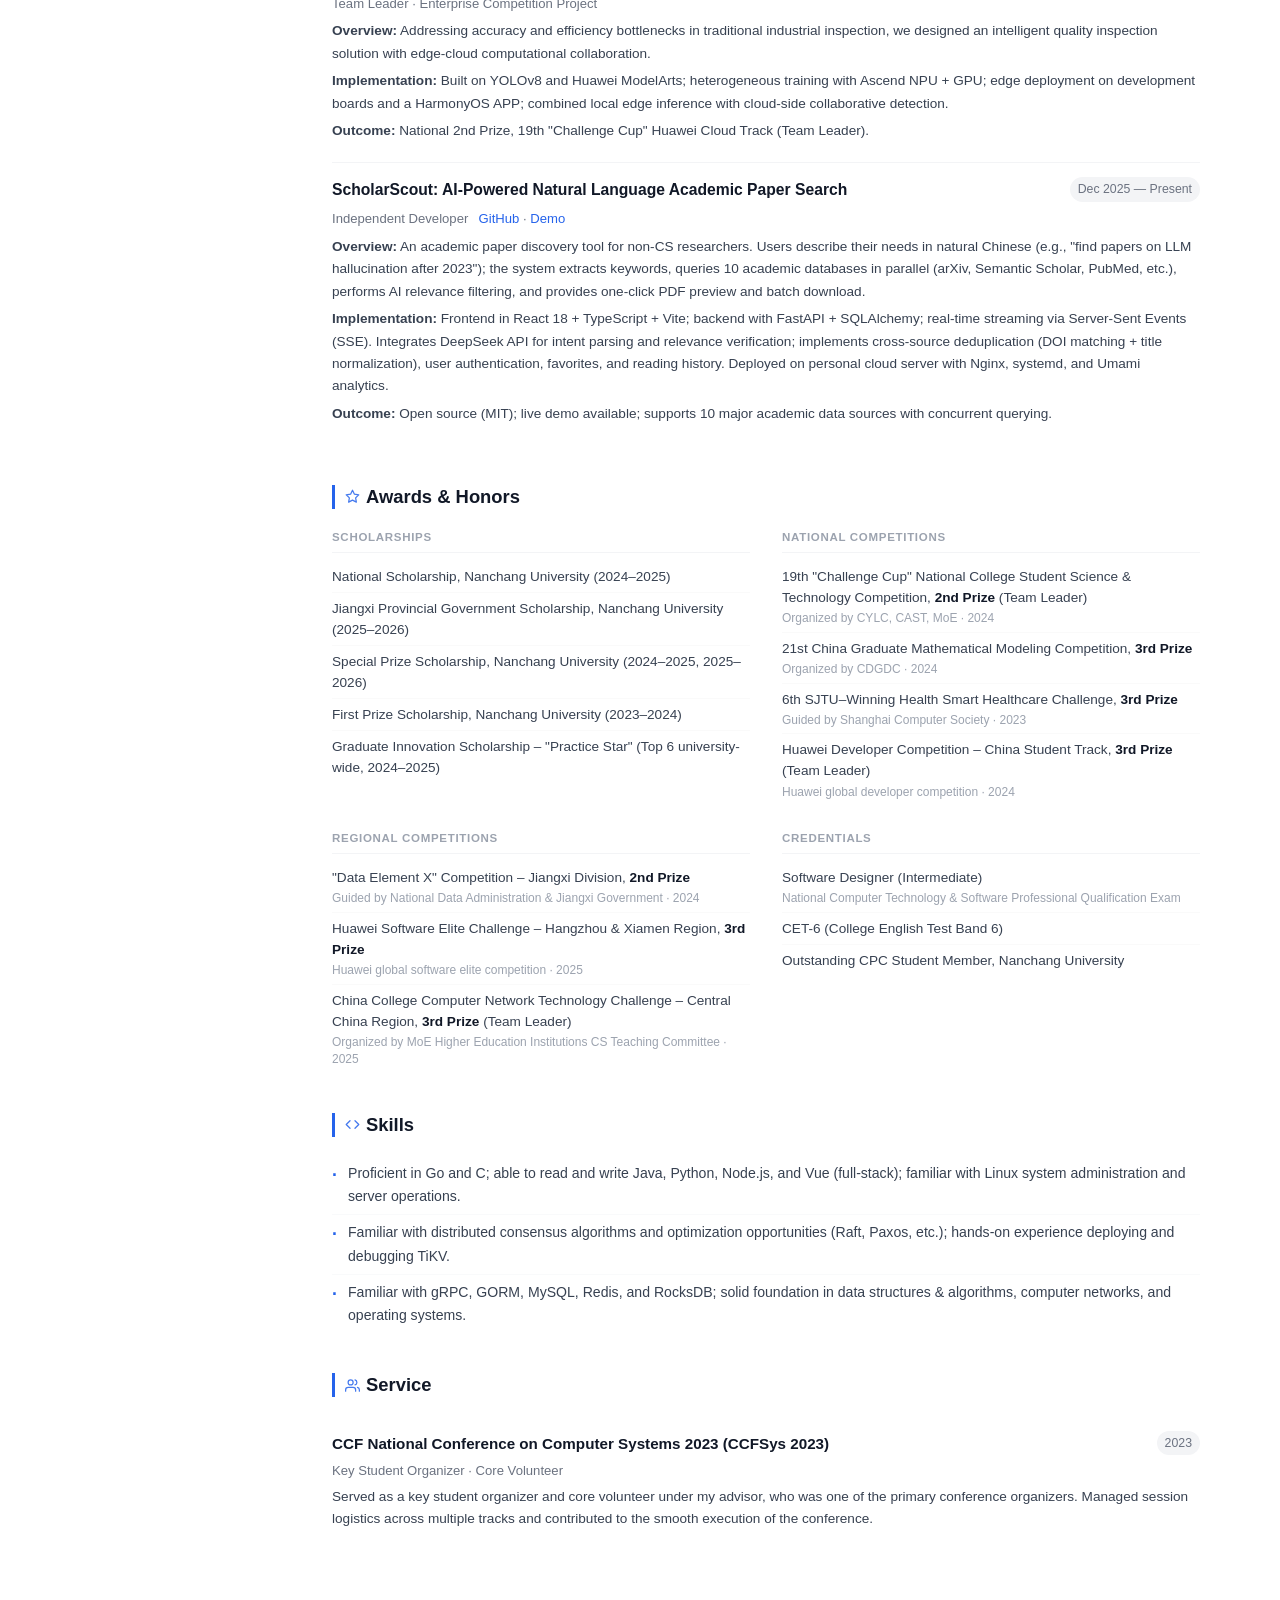
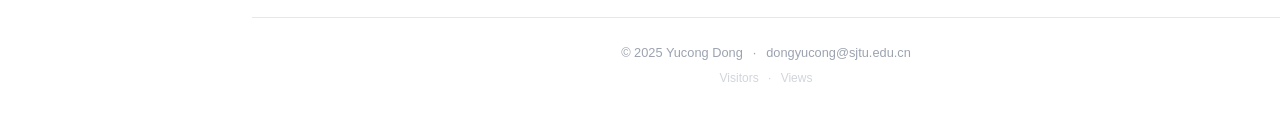
==== commit c8f27c9a: "feat: comprehensive visual and UX improvements - Avatar: blue→purple gradient ring with glow shadow " ====
--- a/en/index.html
+++ b/en/index.html
@@ -76,6 +76,42 @@
 </head>
 <body>
 
+<!-- SVG icon sprite -->
+<svg style="display:none" aria-hidden="true" xmlns="http://www.w3.org/2000/svg">
+  <defs>
+    <symbol id="ico-news" viewBox="0 0 24 24" fill="none" stroke="currentColor" stroke-width="2" stroke-linecap="round" stroke-linejoin="round">
+      <path d="M18 8A6 6 0 0 0 6 8c0 7-3 9-3 9h18s-3-2-3-9"/><path d="M13.73 21a2 2 0 0 1-3.46 0"/>
+    </symbol>
+    <symbol id="ico-user" viewBox="0 0 24 24" fill="none" stroke="currentColor" stroke-width="2" stroke-linecap="round" stroke-linejoin="round">
+      <path d="M20 21v-2a4 4 0 0 0-4-4H8a4 4 0 0 0-4 4v2"/><circle cx="12" cy="7" r="4"/>
+    </symbol>
+    <symbol id="ico-edu" viewBox="0 0 24 24" fill="none" stroke="currentColor" stroke-width="2" stroke-linecap="round" stroke-linejoin="round">
+      <path d="M12 2 2 7l10 5 10-5-10-5z"/><path d="M2 17l10 5 10-5"/><path d="M2 12l10 5 10-5"/>
+    </symbol>
+    <symbol id="ico-pub" viewBox="0 0 24 24" fill="none" stroke="currentColor" stroke-width="2" stroke-linecap="round" stroke-linejoin="round">
+      <path d="M2 3h6a4 4 0 0 1 4 4v14a3 3 0 0 0-3-3H2z"/><path d="M22 3h-6a4 4 0 0 0-4 4v14a3 3 0 0 1 3-3h7z"/>
+    </symbol>
+    <symbol id="ico-patent" viewBox="0 0 24 24" fill="none" stroke="currentColor" stroke-width="2" stroke-linecap="round" stroke-linejoin="round">
+      <line x1="9" y1="18" x2="15" y2="18"/><line x1="10" y1="22" x2="14" y2="22"/><path d="M15.09 14c.18-.98.65-1.74 1.41-2.5A4.65 4.65 0 0 0 18 8 6 6 0 0 0 6 8c0 1 .23 2.23 1.5 3.5A4.61 4.61 0 0 1 8.91 14"/>
+    </symbol>
+    <symbol id="ico-work" viewBox="0 0 24 24" fill="none" stroke="currentColor" stroke-width="2" stroke-linecap="round" stroke-linejoin="round">
+      <rect x="2" y="7" width="20" height="14" rx="2" ry="2"/><path d="M16 21V5a2 2 0 0 0-2-2h-4a2 2 0 0 0-2 2v16"/>
+    </symbol>
+    <symbol id="ico-proj" viewBox="0 0 24 24" fill="none" stroke="currentColor" stroke-width="2" stroke-linecap="round" stroke-linejoin="round">
+      <polygon points="12 2 2 7 12 12 22 7 12 2"/><polyline points="2 17 12 22 22 17"/><polyline points="2 12 12 17 22 12"/>
+    </symbol>
+    <symbol id="ico-award" viewBox="0 0 24 24" fill="none" stroke="currentColor" stroke-width="2" stroke-linecap="round" stroke-linejoin="round">
+      <polygon points="12 2 15.09 8.26 22 9.27 17 14.14 18.18 21.02 12 17.77 5.82 21.02 7 14.14 2 9.27 8.91 8.26 12 2"/>
+    </symbol>
+    <symbol id="ico-skill" viewBox="0 0 24 24" fill="none" stroke="currentColor" stroke-width="2" stroke-linecap="round" stroke-linejoin="round">
+      <polyline points="16 18 22 12 16 6"/><polyline points="8 6 2 12 8 18"/>
+    </symbol>
+    <symbol id="ico-service" viewBox="0 0 24 24" fill="none" stroke="currentColor" stroke-width="2" stroke-linecap="round" stroke-linejoin="round">
+      <path d="M17 21v-2a4 4 0 0 0-4-4H5a4 4 0 0 0-4 4v2"/><circle cx="9" cy="7" r="4"/><path d="M23 21v-2a4 4 0 0 0-3-3.87"/><path d="M16 3.13a4 4 0 0 1 0 7.75"/>
+    </symbol>
+  </defs>
+</svg>
+
 <!-- Mobile top bar (only shown on phones ≤520px) -->
 <div class="mobile-topbar" id="mobileTopbar">
     <img src="../images/me.jpg" alt="avatar" class="mobile-topbar-avatar">
@@ -99,7 +135,9 @@
                 <span class="lang-sep">·</span>
                 <span class="lang-btn lang-active">EN</span>
             </div>
-            <img src="../images/me.jpg" alt="Yucong Dong" class="avatar">
+            <div class="avatar-ring">
+                <img src="../images/me.jpg" alt="Yucong Dong" class="avatar">
+            </div>
             <h1 class="sidebar-name">Yucong Dong</h1>
             <div class="sidebar-name-en">董余聪</div>
             <div class="sidebar-role">Ph.D. Student · CPC Member</div>
@@ -128,6 +166,7 @@
             <nav class="side-nav">
                 <div class="side-nav-label">Navigation</div>
                 <a href="#about">About</a>
+                <a href="#news">News</a>
                 <a href="#education">Education</a>
                 <a href="#publications">Publications</a>
                 <a href="#patents">Patents</a>
@@ -149,12 +188,65 @@
     <main class="main-content">
 
         <section id="about" class="section fade-in">
-            <h2 class="section-title">About</h2>
+            <h2 class="section-title"><svg class="section-icon" viewBox="0 0 24 24"><use href="#ico-user"/></svg>About</h2>
             <p>Focused on <strong>AI4Science</strong> (biology &amp; chemistry) and <strong>parallel &amp; distributed software systems</strong>, with a passion for system architecture design and low-level performance engineering.</p>
+            <div class="research-tags">
+                <div class="research-tag">
+                    <svg class="rt-icon" viewBox="0 0 24 24" fill="none" stroke="currentColor" stroke-width="2" stroke-linecap="round" stroke-linejoin="round"><path d="M9 3H5a2 2 0 0 0-2 2v4m6-6h10a2 2 0 0 1 2 2v4M9 3v18m0 0h10a2 2 0 0 0 2-2V9M9 21H5a2 2 0 0 1-2-2V9m0 0h18"/></svg>
+                    <div>
+                        <div class="rt-label">AI4Science</div>
+                        <div class="rt-desc">AI for biology &amp; chemistry</div>
+                    </div>
+                </div>
+                <div class="research-tag">
+                    <svg class="rt-icon" viewBox="0 0 24 24" fill="none" stroke="currentColor" stroke-width="2" stroke-linecap="round" stroke-linejoin="round"><circle cx="12" cy="12" r="2"/><path d="M16.24 7.76a6 6 0 0 1 0 8.49m-8.48-.01a6 6 0 0 1 0-8.49m11.31-2.82a10 10 0 0 1 0 14.14m-14.14 0a10 10 0 0 1 0-14.14"/></svg>
+                    <div>
+                        <div class="rt-label">Distributed Systems</div>
+                        <div class="rt-desc">Raft consensus, consistency protocols</div>
+                    </div>
+                </div>
+                <div class="research-tag">
+                    <svg class="rt-icon" viewBox="0 0 24 24" fill="none" stroke="currentColor" stroke-width="2" stroke-linecap="round" stroke-linejoin="round"><ellipse cx="12" cy="5" rx="9" ry="3"/><path d="M21 12c0 1.66-4 3-9 3s-9-1.34-9-3"/><path d="M3 5v14c0 1.66 4 3 9 3s9-1.34 9-3V5"/></svg>
+                    <div>
+                        <div class="rt-label">Key-Value Storage</div>
+                        <div class="rt-desc">LSM-tree, write amplification</div>
+                    </div>
+                </div>
+            </div>
+        </section>
+
+        <section id="news" class="section fade-in">
+            <h2 class="section-title"><svg class="section-icon" viewBox="0 0 24 24"><use href="#ico-news"/></svg>News</h2>
+            <div class="news-list">
+                <div class="news-item">
+                    <span class="news-date">2026.05</span>
+                    <span class="news-content">Paper <em>Semantic Raft</em> accepted at <strong>IWQoS 2026</strong> <span class="news-badge ccf-b">CCF B</span></span>
+                </div>
+                <div class="news-item">
+                    <span class="news-date">2026.04</span>
+                    <span class="news-content">Nezha invited for Oral presentation at <strong>ACM SIGOPS ChinaSys'26 Spring</strong></span>
+                </div>
+                <div class="news-item">
+                    <span class="news-date">2026.03</span>
+                    <span class="news-content">Paper <em>CD-Raft</em> accepted at <strong>INFOCOM 2026</strong> <span class="news-badge ccf-a">CCF A</span></span>
+                </div>
+                <div class="news-item">
+                    <span class="news-date">2026.01</span>
+                    <span class="news-content">Paper <em>Nezha</em> accepted at <strong>ICDE 2026</strong> <span class="news-badge ccf-a">CCF A</span></span>
+                </div>
+                <div class="news-item">
+                    <span class="news-date">2025.07</span>
+                    <span class="news-content">Joined <strong>Qiniu Cloud</strong> (Infrastructure Dept.) as Backend Engineer intern</span>
+                </div>
+                <div class="news-item">
+                    <span class="news-date">2025.03</span>
+                    <span class="news-content">Paper published in <strong>GeoInformatica</strong> <span class="news-badge ccf-b">CCF B</span></span>
+                </div>
+            </div>
         </section>
 
         <section id="education" class="section fade-in">
-            <h2 class="section-title">Education</h2>
+            <h2 class="section-title"><svg class="section-icon" viewBox="0 0 24 24"><use href="#ico-edu"/></svg>Education</h2>
 
             <div class="edu-item">
                 <div class="edu-header">
@@ -200,7 +292,7 @@
         </section>
 
         <section id="publications" class="section fade-in">
-            <h2 class="section-title">Publications</h2>
+            <h2 class="section-title"><svg class="section-icon" viewBox="0 0 24 24"><use href="#ico-pub"/></svg>Publications</h2>
             <div class="venue-summary">
                 <span class="vs-label">Published in</span>
                 <span class="vs-chip ccf-a">ICDE 2026</span>
@@ -213,7 +305,8 @@
             </div>
             <ol class="pub-list">
 
-                <li class="pub-item">
+                <li class="pub-item pub-featured">
+                    <div class="pub-featured-label">Featured</div>
                     <div class="pub-title">Nezha: A Key-Value Separated Distributed Store with Optimized Raft Integration</div>
                     <div class="pub-authors"><strong>Yucong Dong</strong>; Zichen Xu; Yangyang Wang et al.</div>
                     <div class="pub-venue"><em>ICDE 2026</em> &mdash; Accepted, to appear &ensp;<a href="https://github.com/Dshuishui/Nezha" target="_blank">[Code]</a></div>
@@ -286,7 +379,7 @@
         </section>
 
         <section id="patents" class="section fade-in">
-            <h2 class="section-title">Patents</h2>
+            <h2 class="section-title"><svg class="section-icon" viewBox="0 0 24 24"><use href="#ico-patent"/></svg>Patents</h2>
             <ol class="pub-list">
                 <li class="pub-item">
                     <div class="pub-title">Method, System, Device and Medium for Distributed Storage Optimization Based on Heterogeneous Disks</div>
@@ -304,7 +397,7 @@
         </section>
 
         <section id="experience" class="section fade-in">
-            <h2 class="section-title">Experience</h2>
+            <h2 class="section-title"><svg class="section-icon" viewBox="0 0 24 24"><use href="#ico-work"/></svg>Experience</h2>
             <div class="exp-item">
                 <div class="exp-header">
                     <div>
@@ -328,7 +421,7 @@
         </section>
 
         <section id="projects" class="section fade-in">
-            <h2 class="section-title">Projects</h2>
+            <h2 class="section-title"><svg class="section-icon" viewBox="0 0 24 24"><use href="#ico-proj"/></svg>Projects</h2>
 
             <div class="proj-item">
                 <div class="proj-header">
@@ -384,7 +477,7 @@
         </section>
 
         <section id="awards" class="section fade-in">
-            <h2 class="section-title">Awards &amp; Honors</h2>
+            <h2 class="section-title"><svg class="section-icon" viewBox="0 0 24 24"><use href="#ico-award"/></svg>Awards &amp; Honors</h2>
             <div class="awards-grid">
 
                 <div class="award-group">
@@ -446,7 +539,7 @@
         </section>
 
         <section id="skills" class="section fade-in">
-            <h2 class="section-title">Skills</h2>
+            <h2 class="section-title"><svg class="section-icon" viewBox="0 0 24 24"><use href="#ico-skill"/></svg>Skills</h2>
             <ul class="skills-list">
                 <li>Proficient in Go and C; able to read and write Java, Python, Node.js, and Vue (full-stack); familiar with Linux system administration and server operations.</li>
                 <li>Familiar with distributed consensus algorithms and optimization opportunities (Raft, Paxos, etc.); hands-on experience deploying and debugging TiKV.</li>
@@ -455,7 +548,7 @@
         </section>
 
         <section id="service" class="section fade-in">
-            <h2 class="section-title">Service</h2>
+            <h2 class="section-title"><svg class="section-icon" viewBox="0 0 24 24"><use href="#ico-service"/></svg>Service</h2>
             <div class="service-item">
                 <div class="service-header">
                     <span class="service-name">CCF National Conference on Computer Systems 2023 (CCFSys 2023)</span>
@@ -478,6 +571,11 @@
     </p>
 </footer>
 
+<button class="back-to-top" id="backToTop" aria-label="Back to top">
+    <svg width="16" height="16" viewBox="0 0 24 24" fill="none" stroke="currentColor" stroke-width="2.5" stroke-linecap="round" stroke-linejoin="round"><polyline points="18 15 12 9 6 15"/></svg>
+</button>
+<div class="toast" id="toast"></div>
+
 <script async src="//busuanzi.ibruce.info/busuanzi/2.3/busuanzi.pure.mini.js"></script>
 <script src="../js/main.js"></script>
 </body>
--- a/css/style.css
+++ b/css/style.css
@@ -89,14 +89,24 @@
   padding: 2rem 1.4rem;
 }
 
+.avatar-ring {
+  width: 104px;
+  height: 104px;
+  border-radius: 50%;
+  background: linear-gradient(135deg, #2563eb, #7c3aed);
+  padding: 3px;
+  margin: 0 auto 1rem;
+  box-shadow: 0 4px 20px rgba(37, 99, 235, 0.25);
+}
+
 .avatar {
-  width: 96px;
-  height: 96px;
+  width: 98px;
+  height: 98px;
   border-radius: 50%;
   object-fit: cover;
   display: block;
-  margin: 0 auto 1rem;
-  box-shadow: 0 2px 12px rgba(0, 0, 0, 0.12);
+  margin: 0;
+  border: 2px solid #fff;
 }
 
 .sidebar-name {
@@ -234,6 +244,9 @@
 }
 
 .section-title {
+  display: flex;
+  align-items: center;
+  gap: 6px;
   font-size: 1.15rem;
   font-weight: 700;
   color: #111827;
@@ -241,6 +254,14 @@
   padding-left: 10px;
   margin-bottom: 1.2rem;
   line-height: 1.3;
+}
+
+.section-icon {
+  width: 15px;
+  height: 15px;
+  flex-shrink: 0;
+  color: #2563eb;
+  opacity: 0.85;
 }
 
 /* ── About ── */
@@ -652,6 +673,191 @@
 .fade-in.visible {
   opacity: 1;
   transform: translateY(0);
+}
+
+/* ── Research Tags ── */
+.research-tags {
+  display: grid;
+  grid-template-columns: repeat(3, 1fr);
+  gap: 10px;
+  margin-top: 1rem;
+}
+
+.research-tag {
+  display: flex;
+  align-items: flex-start;
+  gap: 8px;
+  padding: 10px 12px;
+  background: #f9fafb;
+  border: 1px solid #f0f0f0;
+  border-radius: 8px;
+  transition: border-color 0.15s, box-shadow 0.15s;
+}
+
+.research-tag:hover {
+  border-color: #dbeafe;
+  box-shadow: 0 2px 8px rgba(37, 99, 235, 0.07);
+}
+
+.rt-icon {
+  width: 16px;
+  height: 16px;
+  flex-shrink: 0;
+  color: #2563eb;
+  margin-top: 2px;
+}
+
+.rt-label {
+  font-size: 0.82rem;
+  font-weight: 700;
+  color: #111827;
+  margin-bottom: 2px;
+}
+
+.rt-desc {
+  font-size: 0.74rem;
+  color: #6b7280;
+  line-height: 1.5;
+}
+
+/* ── News Section ── */
+.news-list {
+  display: flex;
+  flex-direction: column;
+}
+
+.news-item {
+  display: flex;
+  align-items: baseline;
+  gap: 14px;
+  padding: 0.6rem 0;
+  border-bottom: 1px solid #f3f4f6;
+  line-height: 1.6;
+}
+
+.news-item:last-child {
+  border-bottom: none;
+}
+
+.news-date {
+  font-size: 0.75rem;
+  color: #9ca3af;
+  font-weight: 600;
+  white-space: nowrap;
+  flex-shrink: 0;
+  min-width: 3.6rem;
+  font-variant-numeric: tabular-nums;
+}
+
+.news-content {
+  font-size: 0.87rem;
+  color: #374151;
+}
+
+.news-badge {
+  display: inline-block;
+  padding: 1px 6px;
+  border-radius: 3px;
+  font-size: 0.68rem;
+  font-weight: 600;
+  margin-left: 4px;
+  vertical-align: middle;
+}
+
+/* ── Featured Publication ── */
+.pub-featured-label {
+  font-size: 0.65rem;
+  font-weight: 700;
+  color: #2563eb;
+  text-transform: uppercase;
+  letter-spacing: 0.08em;
+  margin-bottom: 5px;
+}
+
+.pub-item.pub-featured {
+  background: linear-gradient(135deg, #eff6ff 0%, #f5f3ff 100%);
+  border-radius: 10px;
+  padding: 1.1rem 1.1rem 1.1rem 3rem;
+  margin-bottom: 0.6rem;
+  border-bottom: none;
+  border-left: 3px solid #2563eb;
+}
+
+.pub-item.pub-featured::before {
+  left: 1rem;
+  top: 1.15rem;
+  color: #2563eb;
+}
+
+/* ── Back to Top ── */
+.back-to-top {
+  position: fixed;
+  bottom: 2rem;
+  right: 1.5rem;
+  width: 40px;
+  height: 40px;
+  border-radius: 50%;
+  background: #2563eb;
+  color: #fff;
+  border: none;
+  cursor: pointer;
+  display: flex;
+  align-items: center;
+  justify-content: center;
+  box-shadow: 0 4px 14px rgba(37, 99, 235, 0.4);
+  opacity: 0;
+  transform: translateY(10px);
+  transition: opacity 0.25s, transform 0.25s, background 0.15s;
+  z-index: 99;
+  pointer-events: none;
+}
+
+.back-to-top.visible {
+  opacity: 1;
+  transform: translateY(0);
+  pointer-events: auto;
+}
+
+.back-to-top:hover {
+  background: #1d4ed8;
+}
+
+/* ── Toast ── */
+.toast {
+  position: fixed;
+  bottom: 5rem;
+  left: 50%;
+  transform: translateX(-50%) translateY(8px);
+  background: #111827;
+  color: #fff;
+  padding: 8px 18px;
+  border-radius: 20px;
+  font-size: 0.82rem;
+  opacity: 0;
+  transition: opacity 0.2s, transform 0.2s;
+  pointer-events: none;
+  z-index: 9999;
+  white-space: nowrap;
+}
+
+.toast.show {
+  opacity: 1;
+  transform: translateX(-50%) translateY(0);
+}
+
+/* ── Print ── */
+@media print {
+  .sidebar, .mobile-topbar, .mobile-nav-backdrop,
+  .back-to-top, .toast, .lang-switch { display: none !important; }
+  .layout { display: block; min-height: unset; }
+  .main-content { padding: 0; }
+  .section { margin-bottom: 1.5rem; break-inside: avoid; }
+  footer .busuanzi-count { display: none; }
+  a { color: inherit; }
+  .badge { border: 1px solid currentColor !important; background: transparent !important; color: #374151 !important; }
+  body { font-size: 13px; color: #000; }
+  .pub-item.pub-featured { background: none !important; border-left: 2px solid #2563eb; }
+  .research-tags { display: none; }
 }
 
 /* ── Mobile Top Bar (phone ≤520px only) ── */
@@ -778,11 +984,17 @@
     padding: 1.2rem 1.5rem;
   }
 
+  .avatar-ring {
+    width: 78px;
+    height: 78px;
+    padding: 3px;
+    margin: 0;
+    flex-shrink: 0;
+  }
+
   .avatar {
     width: 72px;
     height: 72px;
-    margin: 0;
-    flex-shrink: 0;
   }
 
   .sidebar-name,
@@ -915,6 +1127,7 @@
   .contact-links { order: 3; }
 
   /* Hide personal info (shown in topbar / desktop sidebar) */
+  .avatar-ring,
   .avatar,
   .sidebar-name,
   .sidebar-name-en,
@@ -999,6 +1212,10 @@
     gap: 1rem;
   }
 
+  .research-tags {
+    grid-template-columns: 1fr;
+  }
+
   footer {
     margin-left: 0;
   }
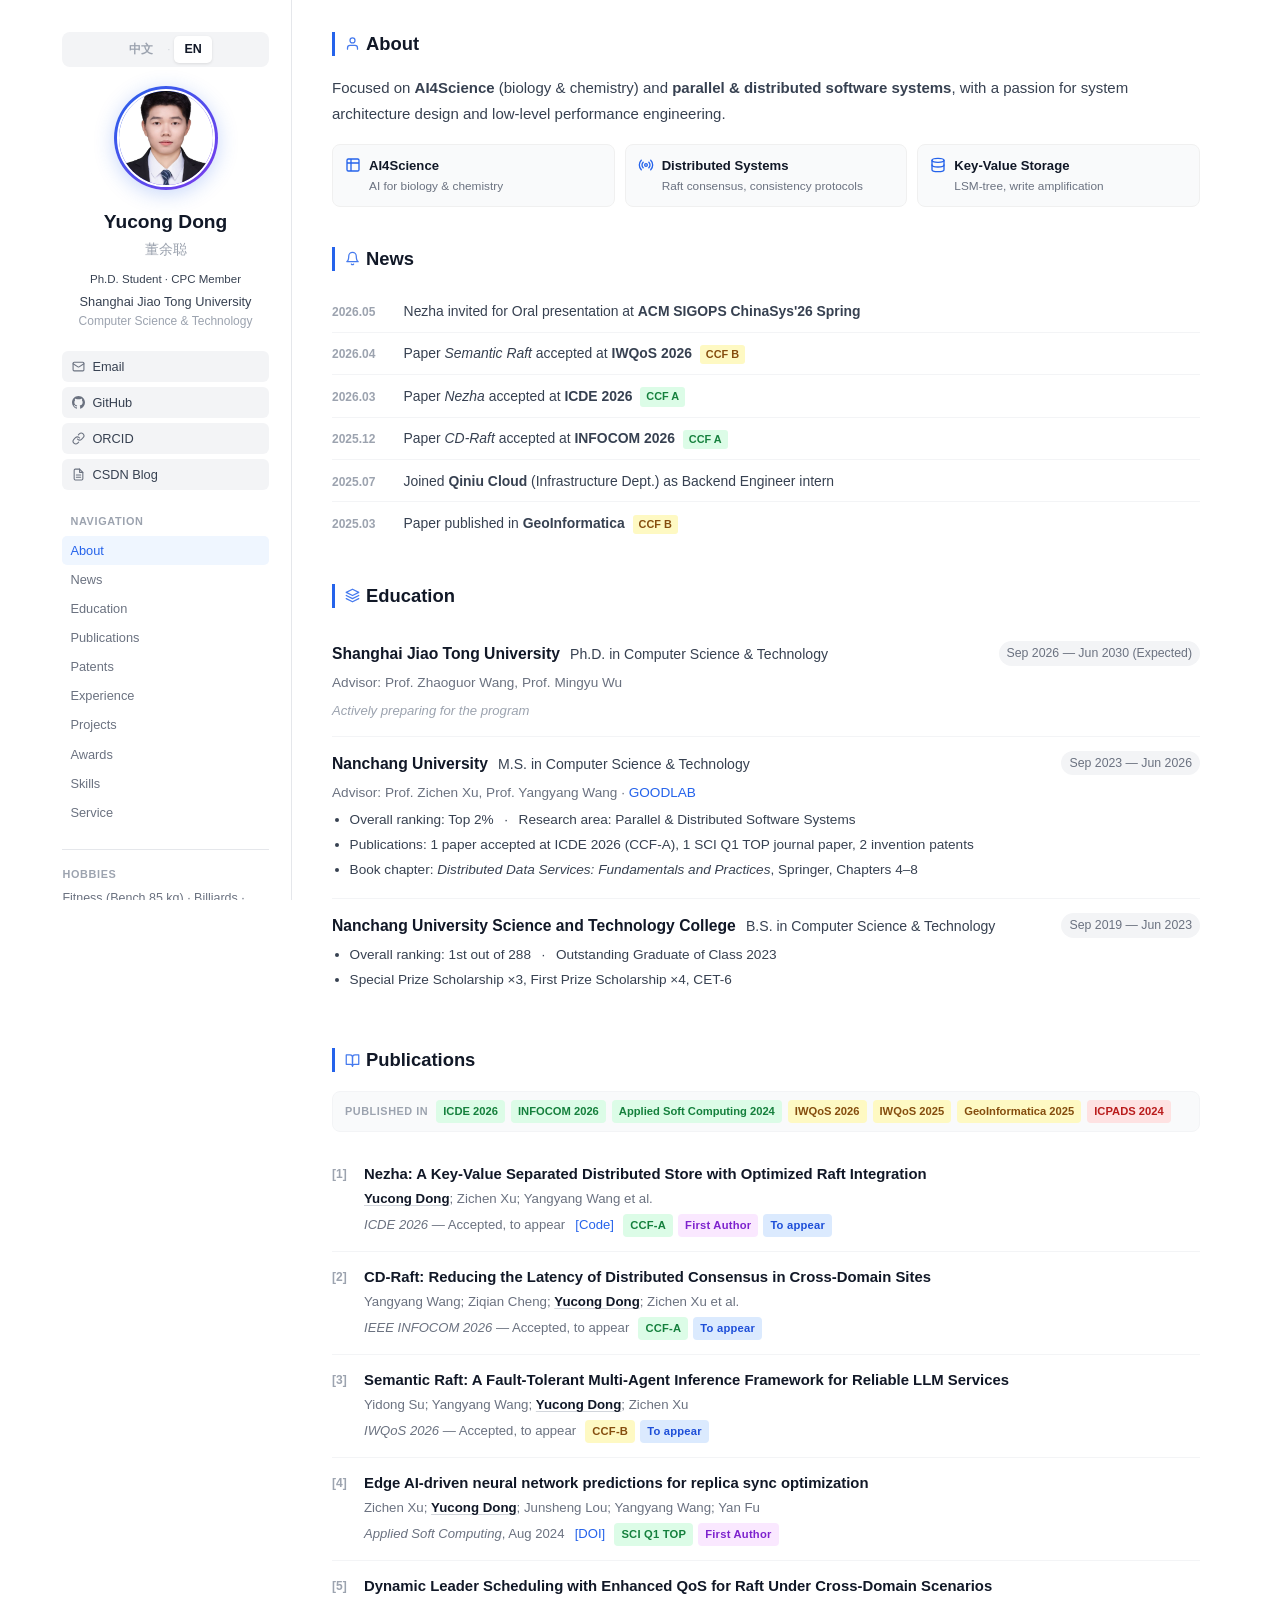
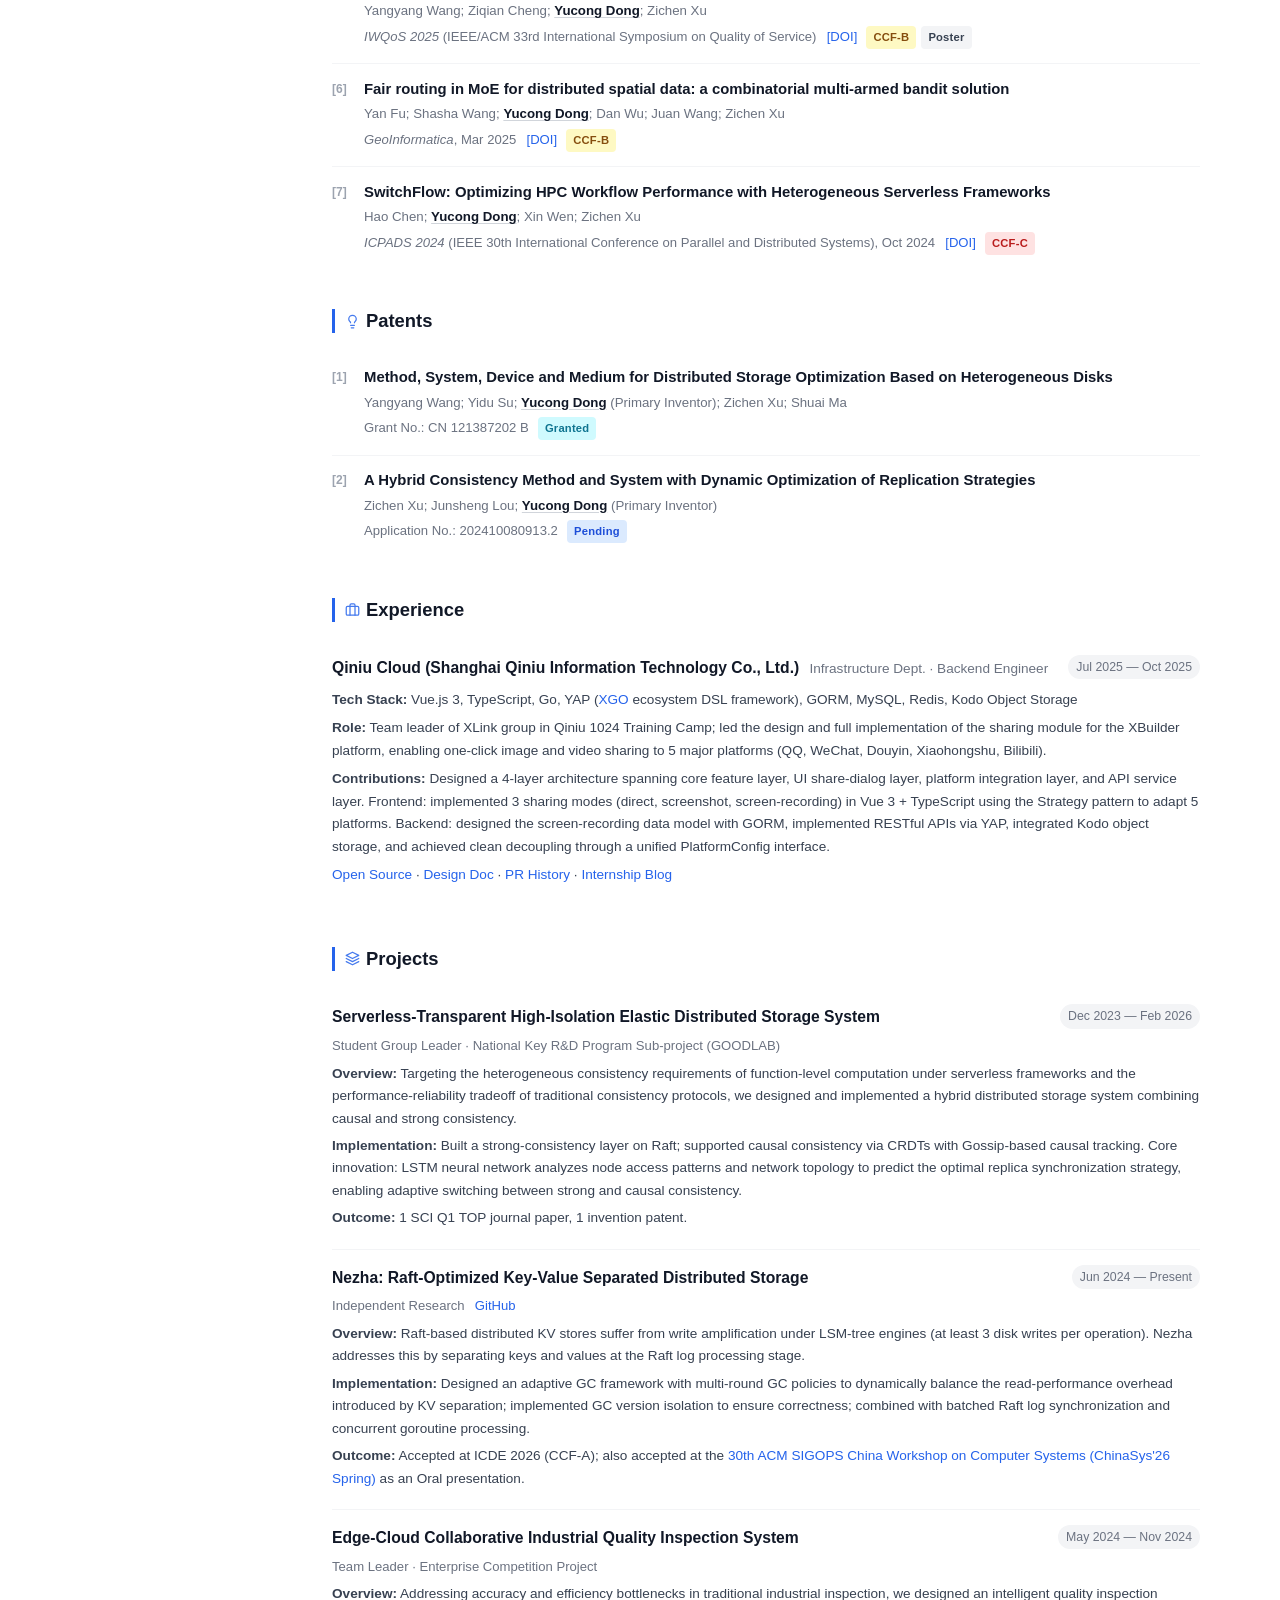
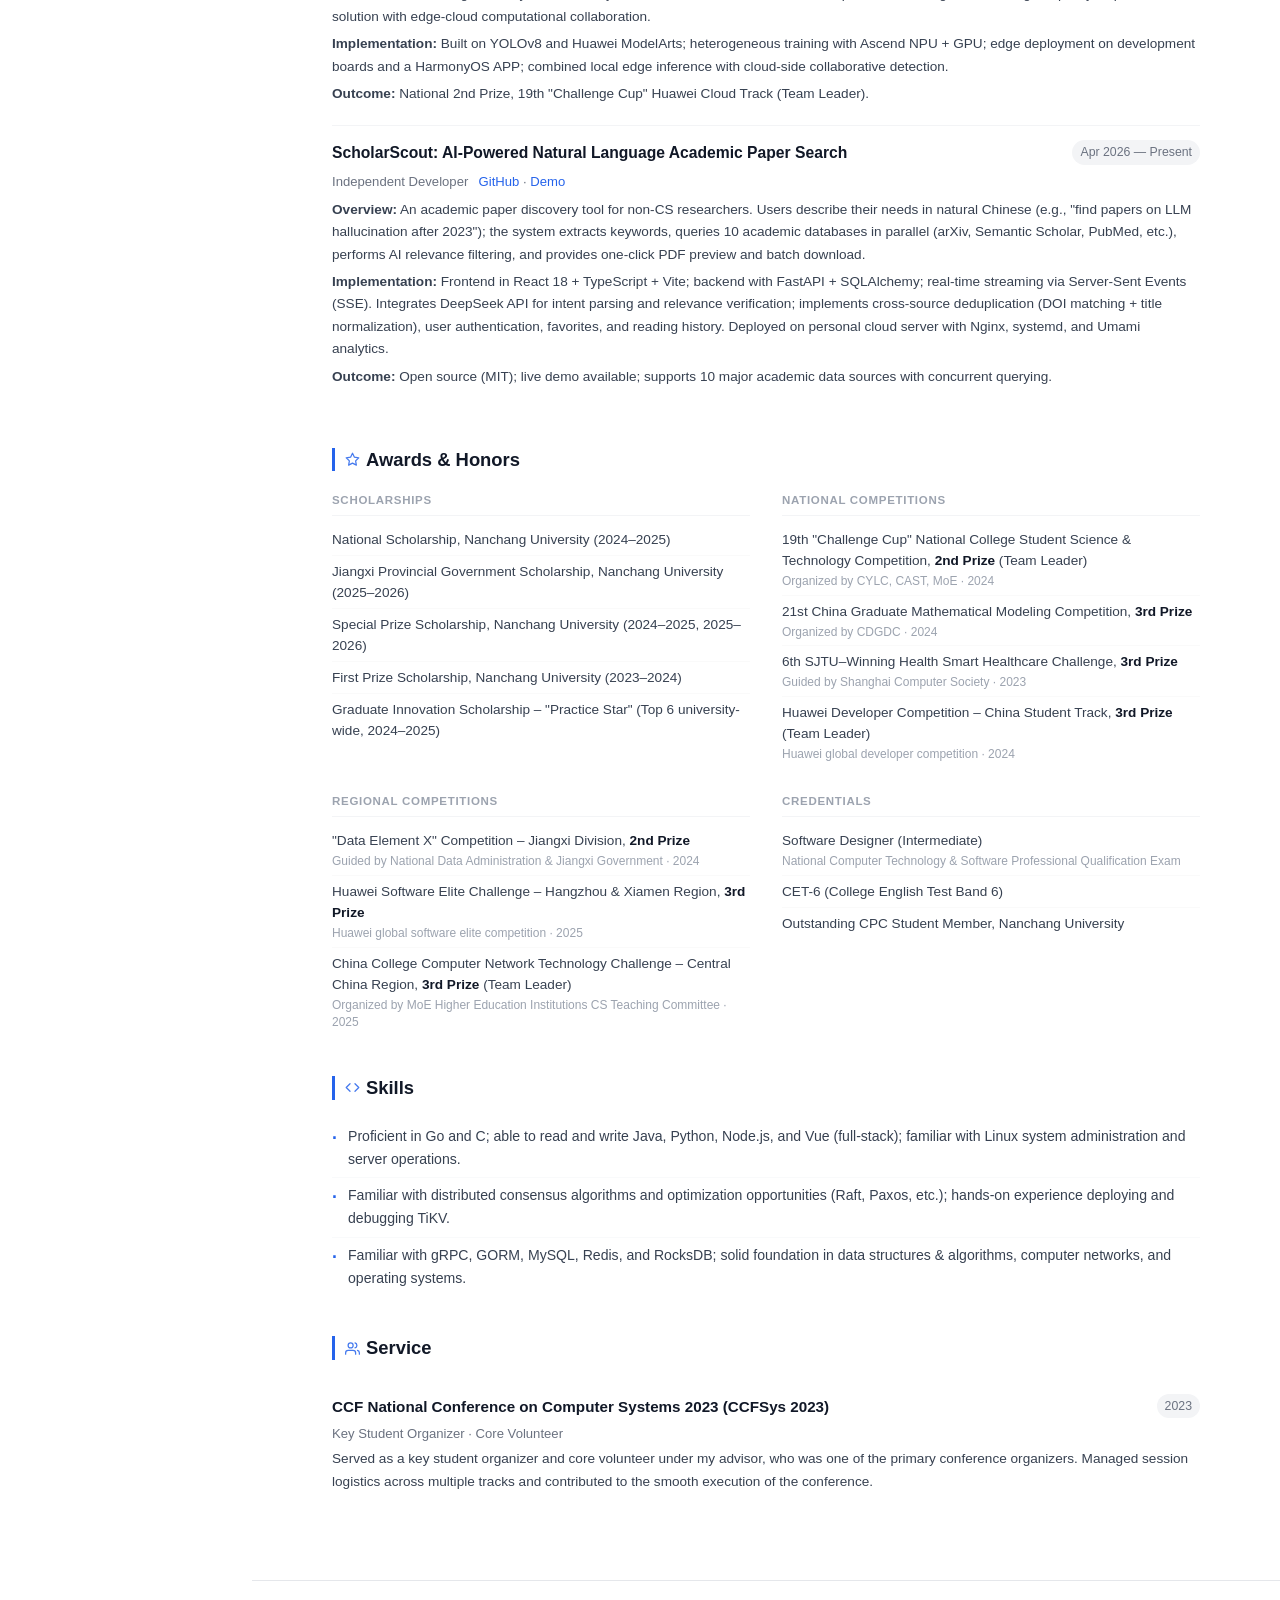
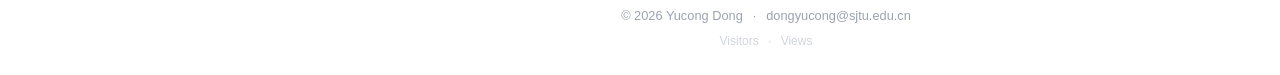
==== commit 8e208913: "fix: correct news dates, remove featured label, update ScholarScout start date and copyright year - " ====
--- a/en/index.html
+++ b/en/index.html
@@ -220,19 +220,19 @@
             <div class="news-list">
                 <div class="news-item">
                     <span class="news-date">2026.05</span>
-                    <span class="news-content">Paper <em>Semantic Raft</em> accepted at <strong>IWQoS 2026</strong> <span class="news-badge ccf-b">CCF B</span></span>
+                    <span class="news-content">Nezha invited for Oral presentation at <strong>ACM SIGOPS ChinaSys'26 Spring</strong></span>
                 </div>
                 <div class="news-item">
                     <span class="news-date">2026.04</span>
-                    <span class="news-content">Nezha invited for Oral presentation at <strong>ACM SIGOPS ChinaSys'26 Spring</strong></span>
+                    <span class="news-content">Paper <em>Semantic Raft</em> accepted at <strong>IWQoS 2026</strong> <span class="news-badge ccf-b">CCF B</span></span>
                 </div>
                 <div class="news-item">
                     <span class="news-date">2026.03</span>
+                    <span class="news-content">Paper <em>Nezha</em> accepted at <strong>ICDE 2026</strong> <span class="news-badge ccf-a">CCF A</span></span>
+                </div>
+                <div class="news-item">
+                    <span class="news-date">2025.12</span>
                     <span class="news-content">Paper <em>CD-Raft</em> accepted at <strong>INFOCOM 2026</strong> <span class="news-badge ccf-a">CCF A</span></span>
-                </div>
-                <div class="news-item">
-                    <span class="news-date">2026.01</span>
-                    <span class="news-content">Paper <em>Nezha</em> accepted at <strong>ICDE 2026</strong> <span class="news-badge ccf-a">CCF A</span></span>
                 </div>
                 <div class="news-item">
                     <span class="news-date">2025.07</span>
@@ -305,8 +305,7 @@
             </div>
             <ol class="pub-list">
 
-                <li class="pub-item pub-featured">
-                    <div class="pub-featured-label">Featured</div>
+                <li class="pub-item">
                     <div class="pub-title">Nezha: A Key-Value Separated Distributed Store with Optimized Raft Integration</div>
                     <div class="pub-authors"><strong>Yucong Dong</strong>; Zichen Xu; Yangyang Wang et al.</div>
                     <div class="pub-venue"><em>ICDE 2026</em> &mdash; Accepted, to appear &ensp;<a href="https://github.com/Dshuishui/Nezha" target="_blank">[Code]</a></div>
@@ -465,7 +464,7 @@
             <div class="proj-item">
                 <div class="proj-header">
                     <span class="proj-title">ScholarScout: AI-Powered Natural Language Academic Paper Search</span>
-                    <span class="date-tag">Dec 2025 — Present</span>
+                    <span class="date-tag">Apr 2026 — Present</span>
                 </div>
                 <p class="proj-role">Independent Developer &ensp;<a href="https://github.com/Dshuishui/ScholarScout" target="_blank">GitHub</a> · <a href="http://118.25.192.117" target="_blank">Demo</a></p>
                 <div class="proj-details">
@@ -563,7 +562,7 @@
 </div>
 
 <footer>
-    <p>&copy; 2025 Yucong Dong &ensp;·&ensp; <a href="mailto:dongyucong@sjtu.edu.cn">dongyucong@sjtu.edu.cn</a></p>
+    <p>&copy; 2026 Yucong Dong &ensp;·&ensp; <a href="mailto:dongyucong@sjtu.edu.cn">dongyucong@sjtu.edu.cn</a></p>
     <p class="busuanzi-count">
         Visitors <span id="busuanzi_value_site_uv"></span>
         &ensp;·&ensp;
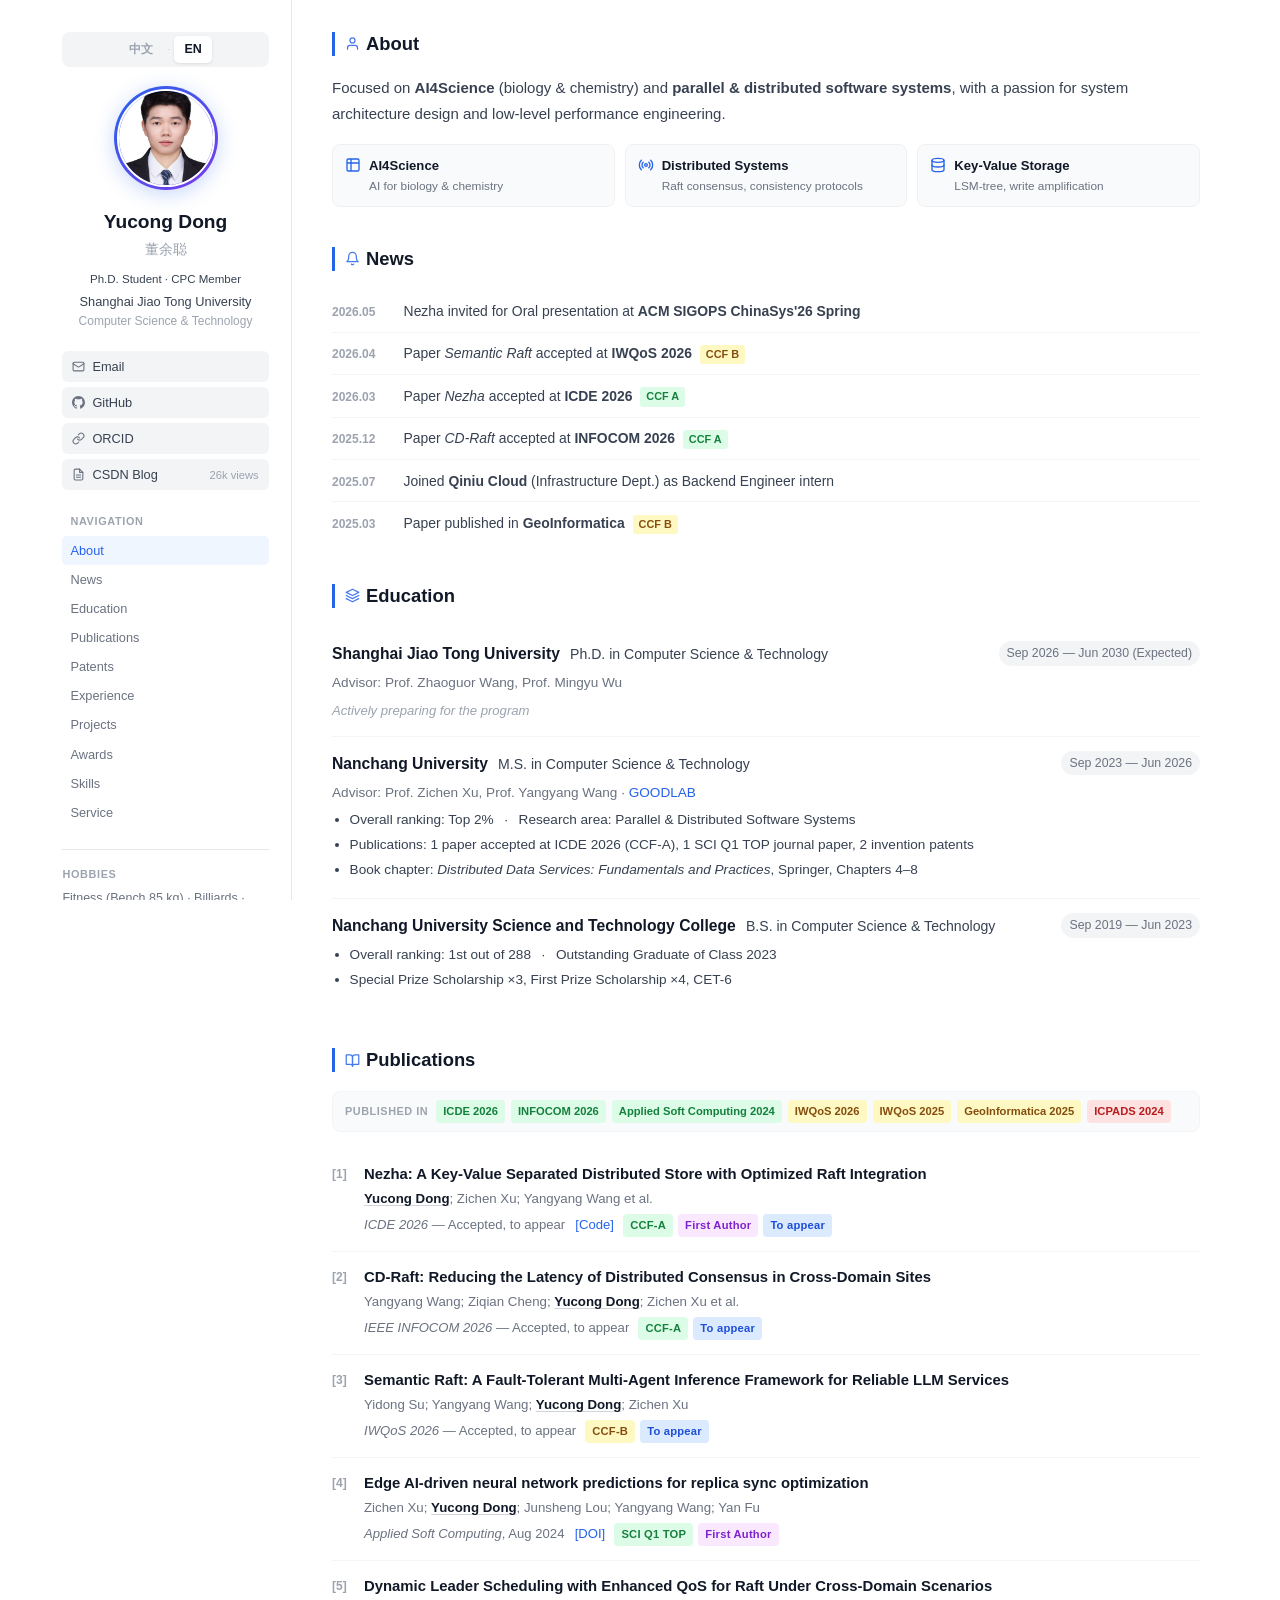
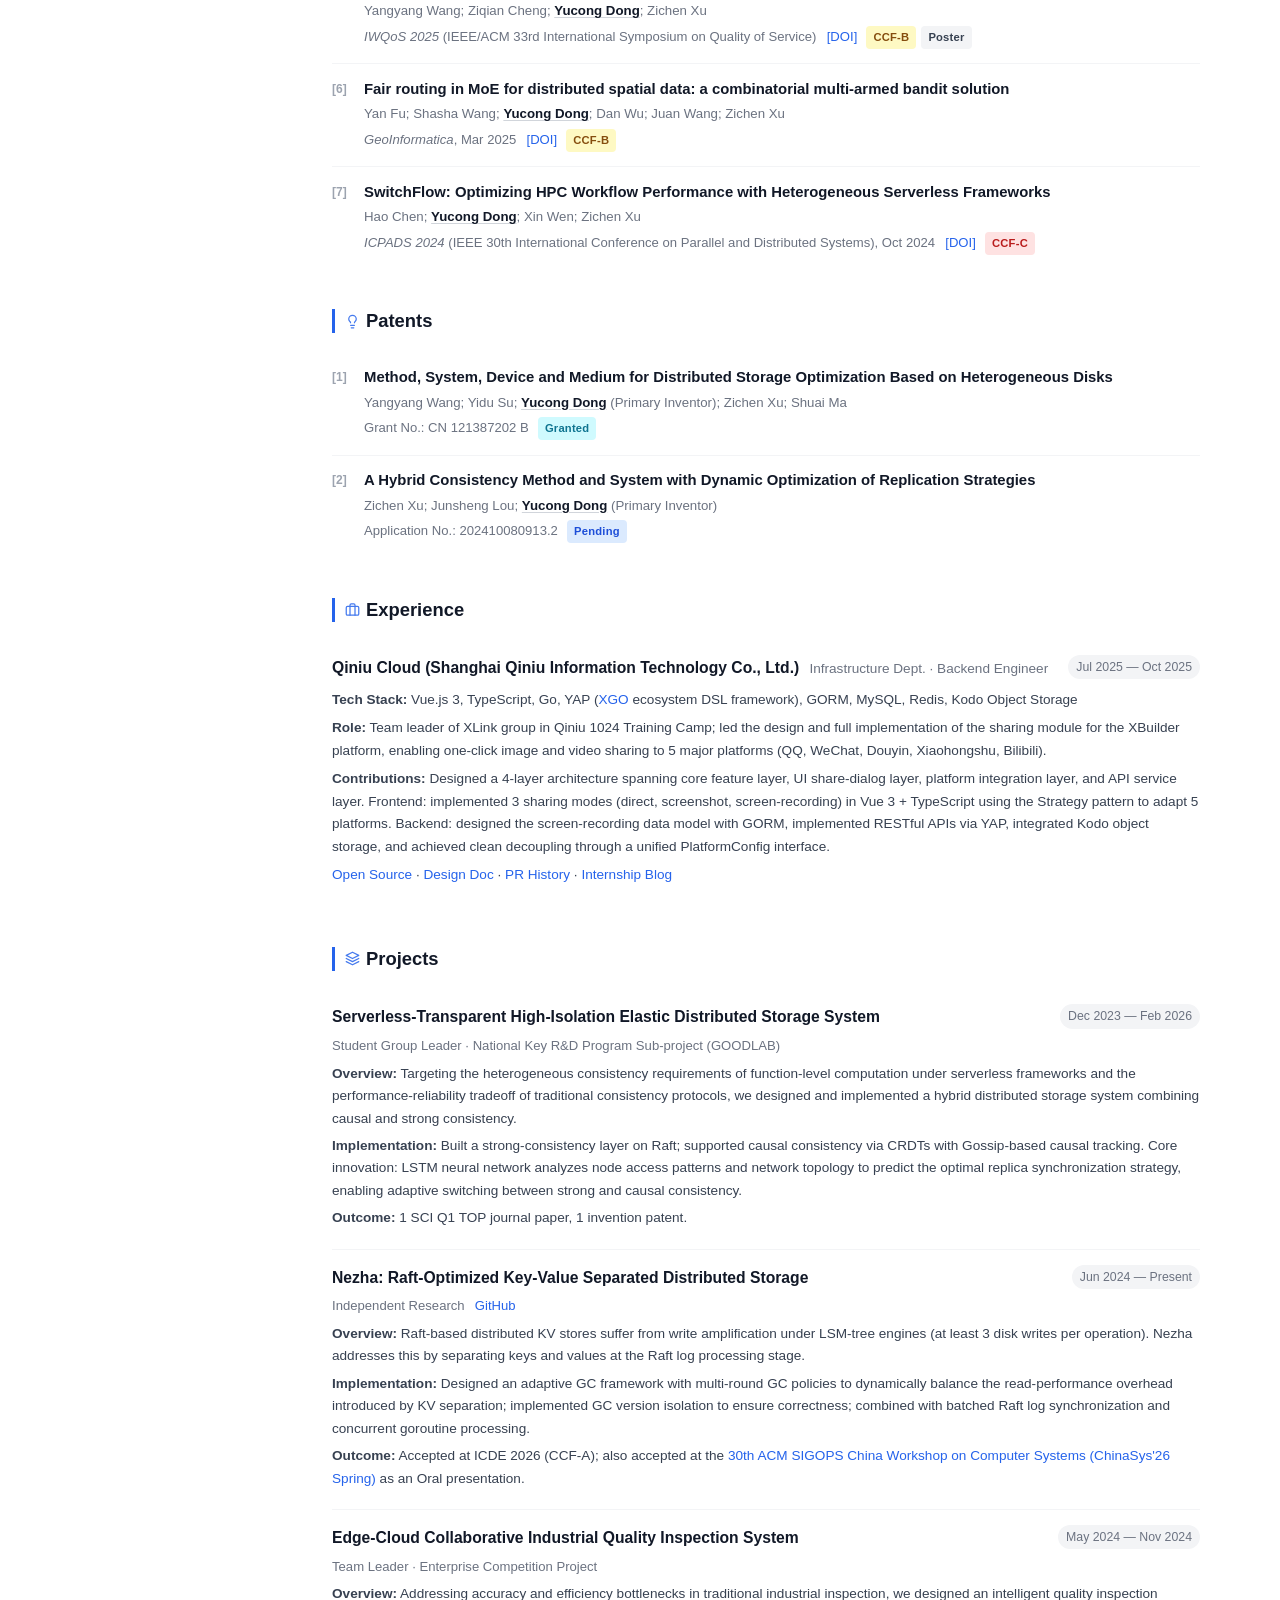
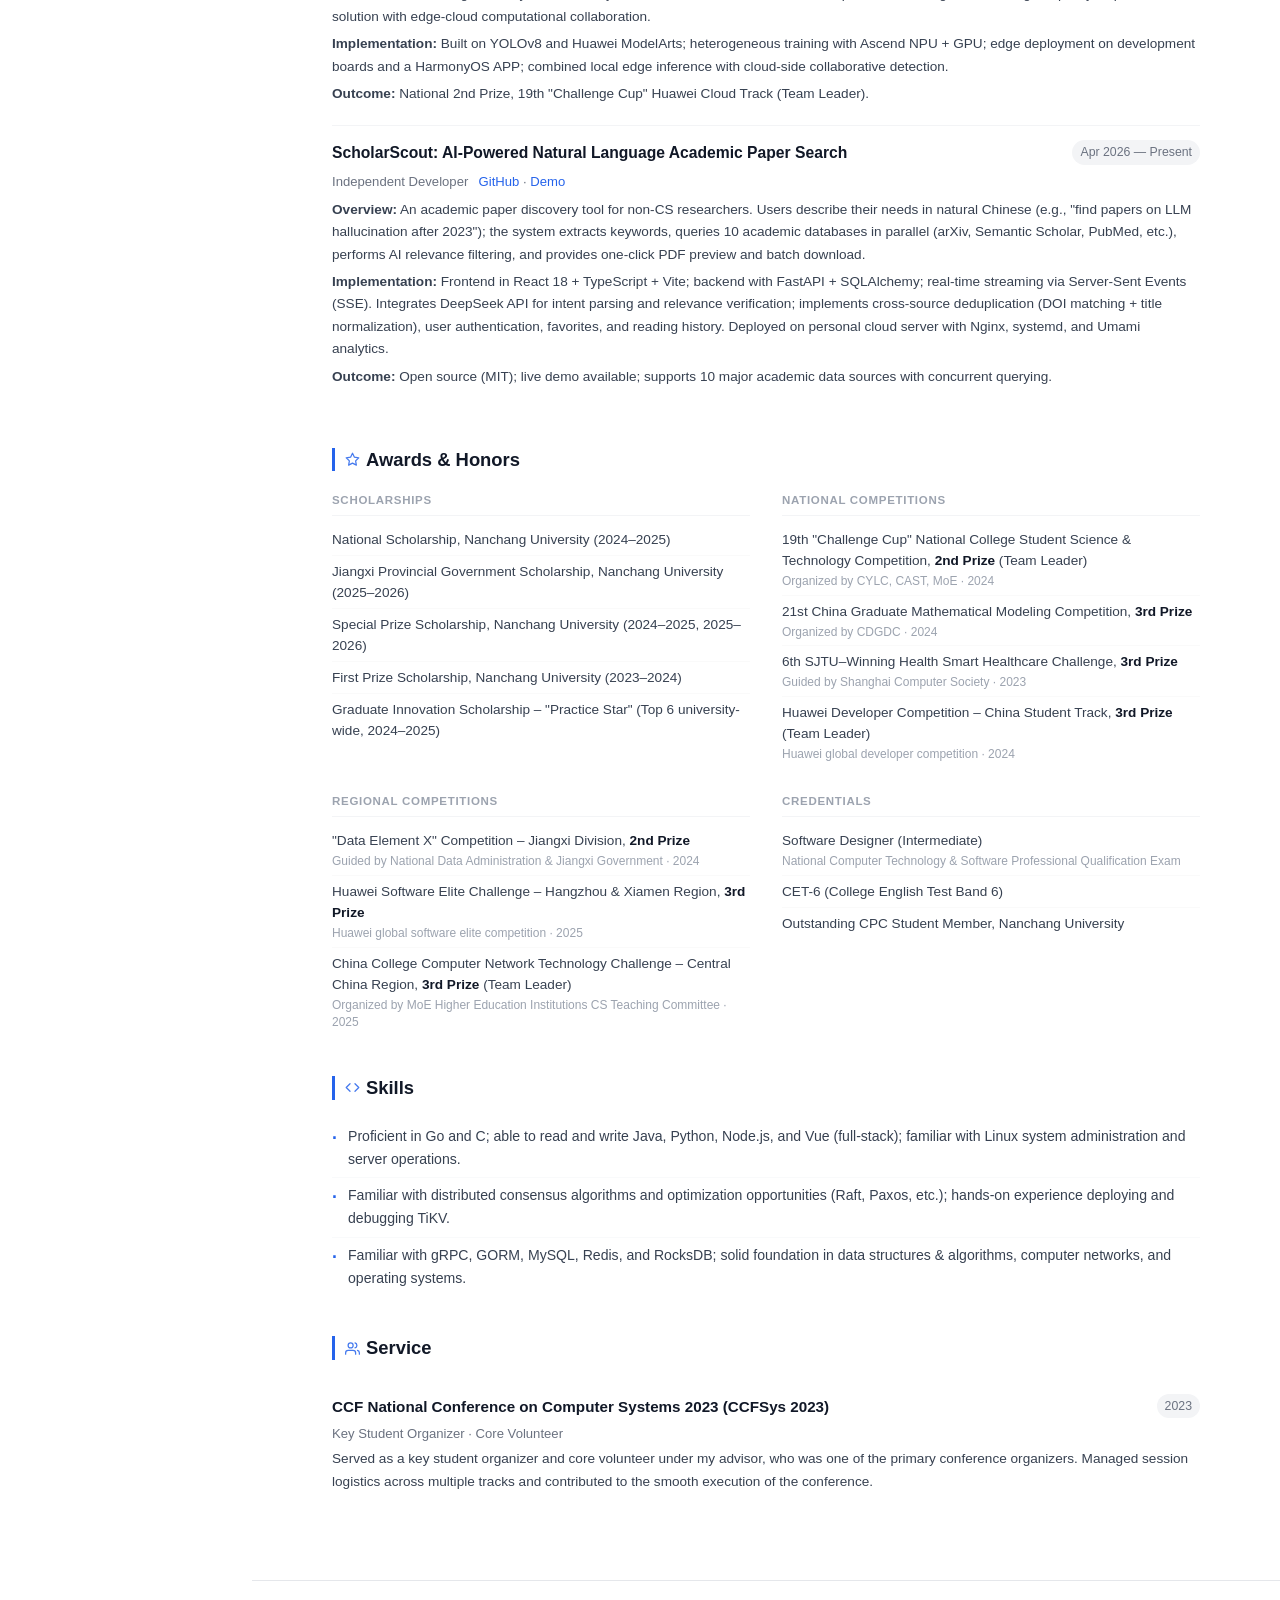
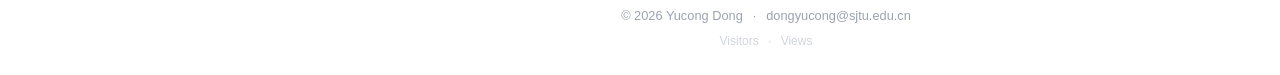
==== commit d08f6f50: "feat: add live GitHub followers and CSDN view count to contact chips - GitHub followers fetched live" ====
--- a/en/index.html
+++ b/en/index.html
@@ -152,6 +152,7 @@
                 <a href="https://github.com/Dshuishui" target="_blank" class="contact-chip">
                     <svg xmlns="http://www.w3.org/2000/svg" width="13" height="13" viewBox="0 0 24 24" fill="currentColor"><path d="M12 0c-6.626 0-12 5.373-12 12 0 5.302 3.438 9.8 8.207 11.387.599.111.793-.261.793-.577v-2.234c-3.338.726-4.033-1.416-4.033-1.416-.546-1.387-1.333-1.756-1.333-1.756-1.089-.745.083-.729.083-.729 1.205.084 1.839 1.237 1.839 1.237 1.07 1.834 2.807 1.304 3.492.997.107-.775.418-1.305.762-1.604-2.665-.305-5.467-1.334-5.467-5.931 0-1.311.469-2.381 1.236-3.221-.124-.303-.535-1.524.117-3.176 0 0 1.008-.322 3.301 1.23.957-.266 1.983-.399 3.003-.404 1.02.005 2.047.138 3.006.404 2.291-1.552 3.297-1.23 3.297-1.23.653 1.653.242 2.874.118 3.176.77.84 1.235 1.911 1.235 3.221 0 4.609-2.807 5.624-5.479 5.921.43.372.823 1.102.823 2.222v3.293c0 .319.192.694.801.576 4.765-1.589 8.199-6.086 8.199-11.386 0-6.627-5.373-12-12-12z"/></svg>
                     GitHub
+                    <span class="chip-stat github-followers"></span>
                 </a>
                 <a href="https://orcid.org/0009-0002-6078-0590" target="_blank" class="contact-chip">
                     <svg xmlns="http://www.w3.org/2000/svg" width="13" height="13" viewBox="0 0 24 24" fill="none" stroke="currentColor" stroke-width="2" stroke-linecap="round" stroke-linejoin="round"><path d="M10 13a5 5 0 0 0 7.54.54l3-3a5 5 0 0 0-7.07-7.07l-1.72 1.71"/><path d="M14 11a5 5 0 0 0-7.54-.54l-3 3a5 5 0 0 0 7.07 7.07l1.71-1.71"/></svg>
@@ -160,6 +161,7 @@
                 <a href="https://blog.csdn.net/qq_45913026?type=blog" target="_blank" class="contact-chip">
                     <svg xmlns="http://www.w3.org/2000/svg" width="13" height="13" viewBox="0 0 24 24" fill="none" stroke="currentColor" stroke-width="2" stroke-linecap="round" stroke-linejoin="round"><path d="M14 2H6a2 2 0 0 0-2 2v16a2 2 0 0 0 2 2h12a2 2 0 0 0 2-2V8z"/><polyline points="14 2 14 8 20 8"/><line x1="16" y1="13" x2="8" y2="13"/><line x1="16" y1="17" x2="8" y2="17"/></svg>
                     CSDN Blog
+                    <span class="chip-stat">26k views</span>
                 </a>
             </div>
 
--- a/css/style.css
+++ b/css/style.css
@@ -172,6 +172,13 @@
   background: #e5e7eb;
   text-decoration: none;
   color: #111827;
+}
+
+.chip-stat {
+  margin-left: auto;
+  font-size: 0.7rem;
+  color: #9ca3af;
+  font-weight: 400;
 }
 
 .contact-chip svg {
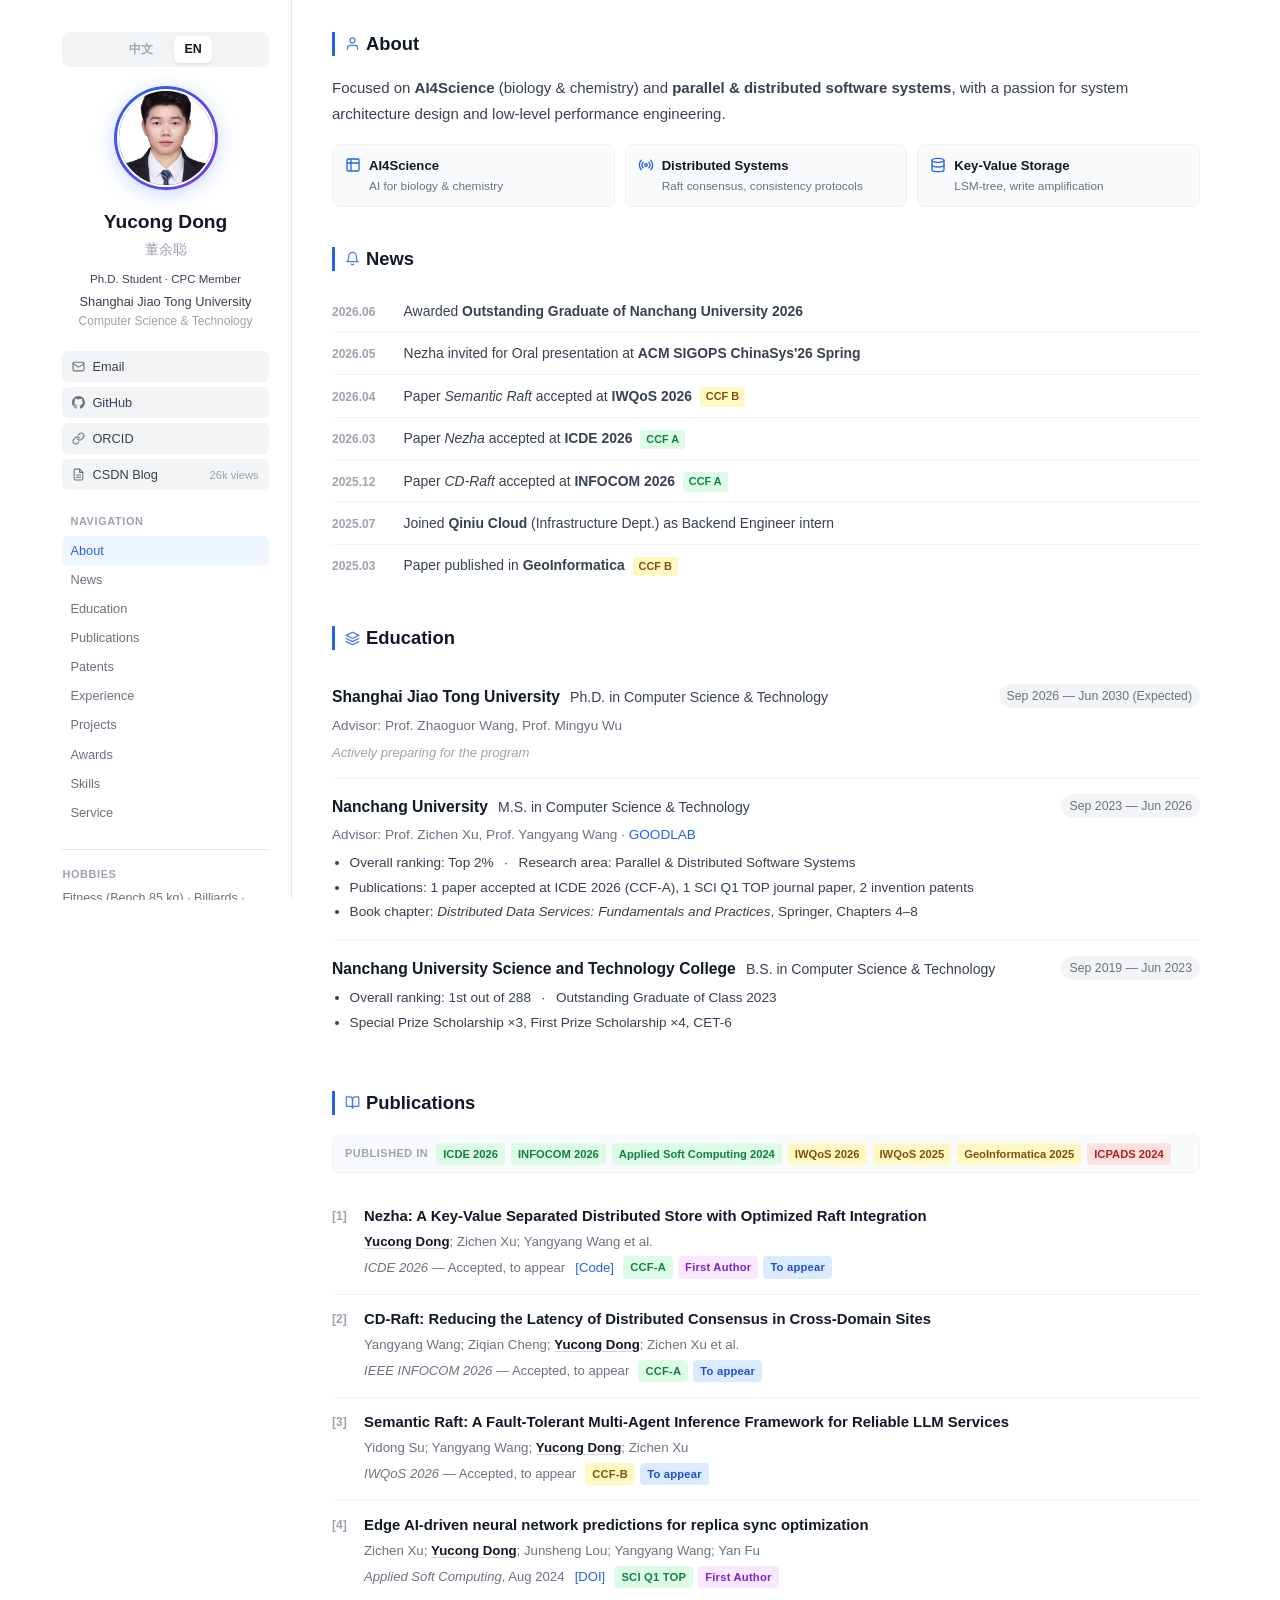
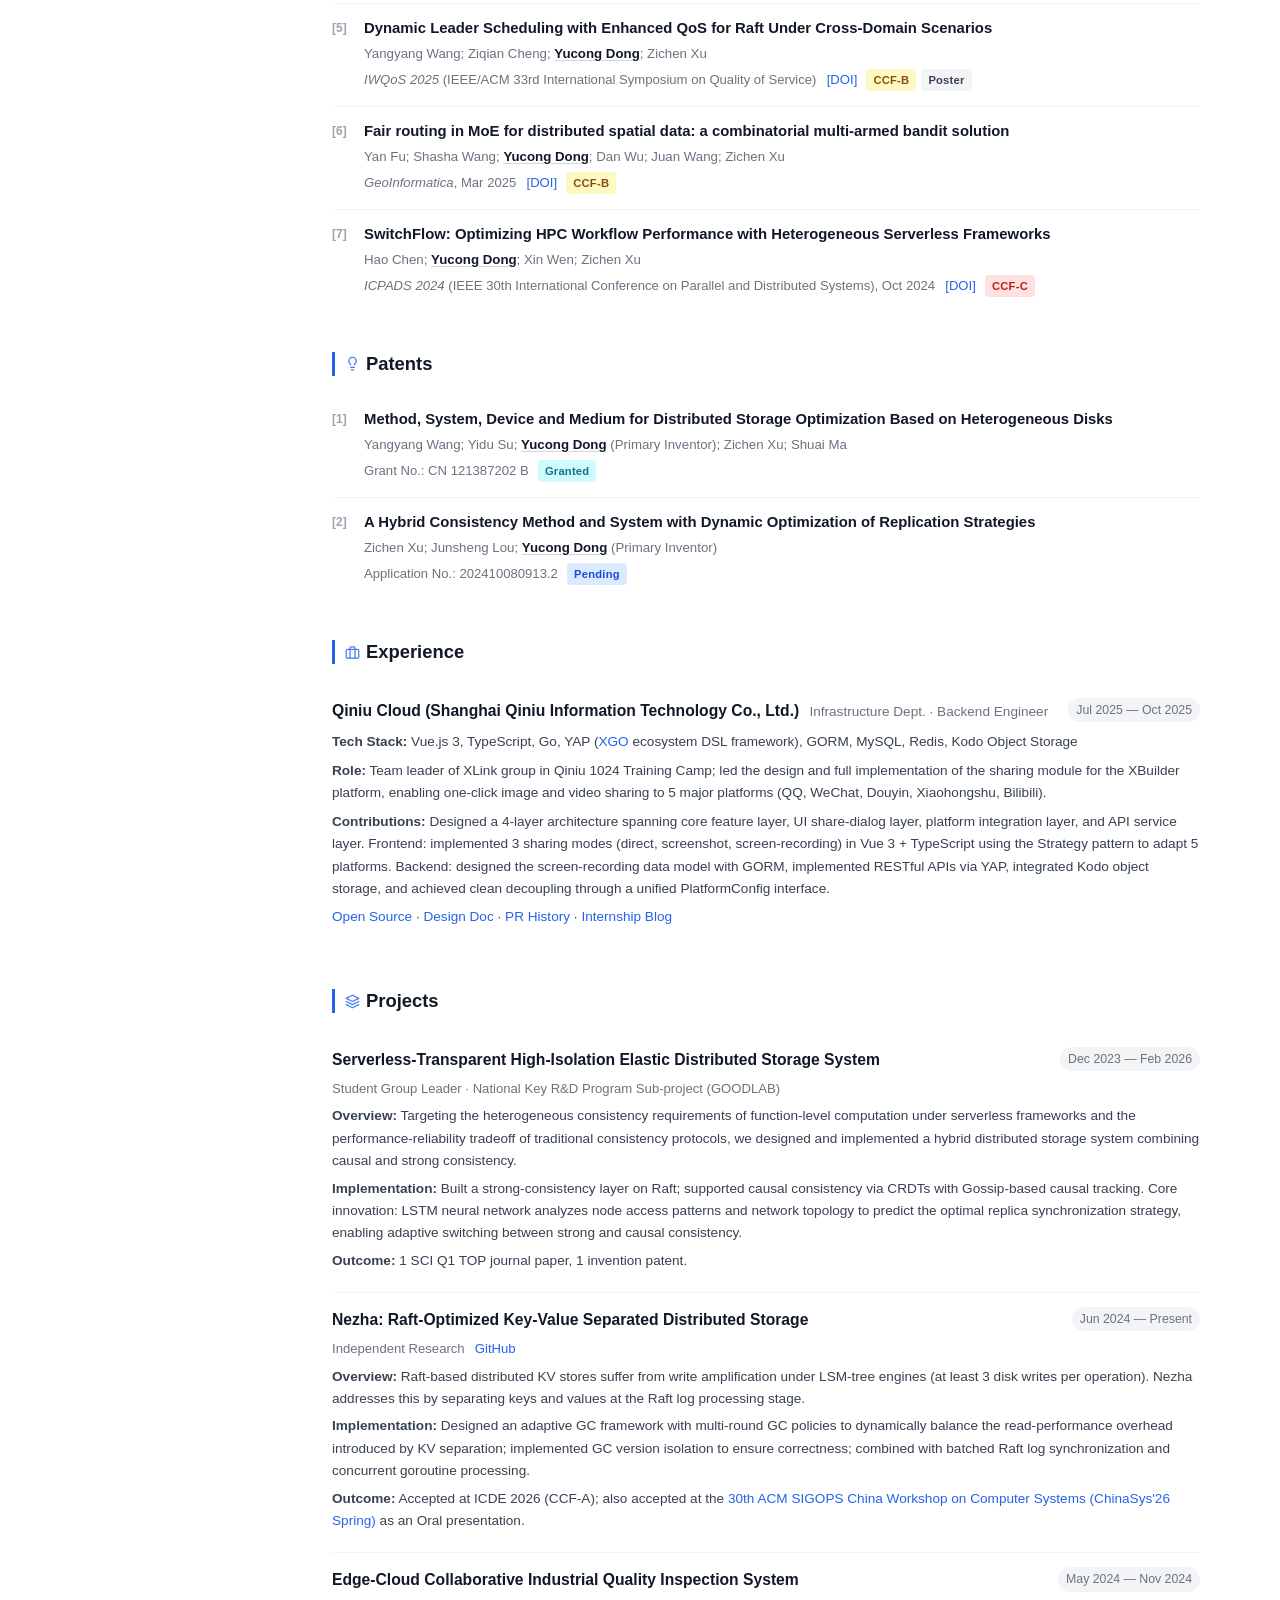
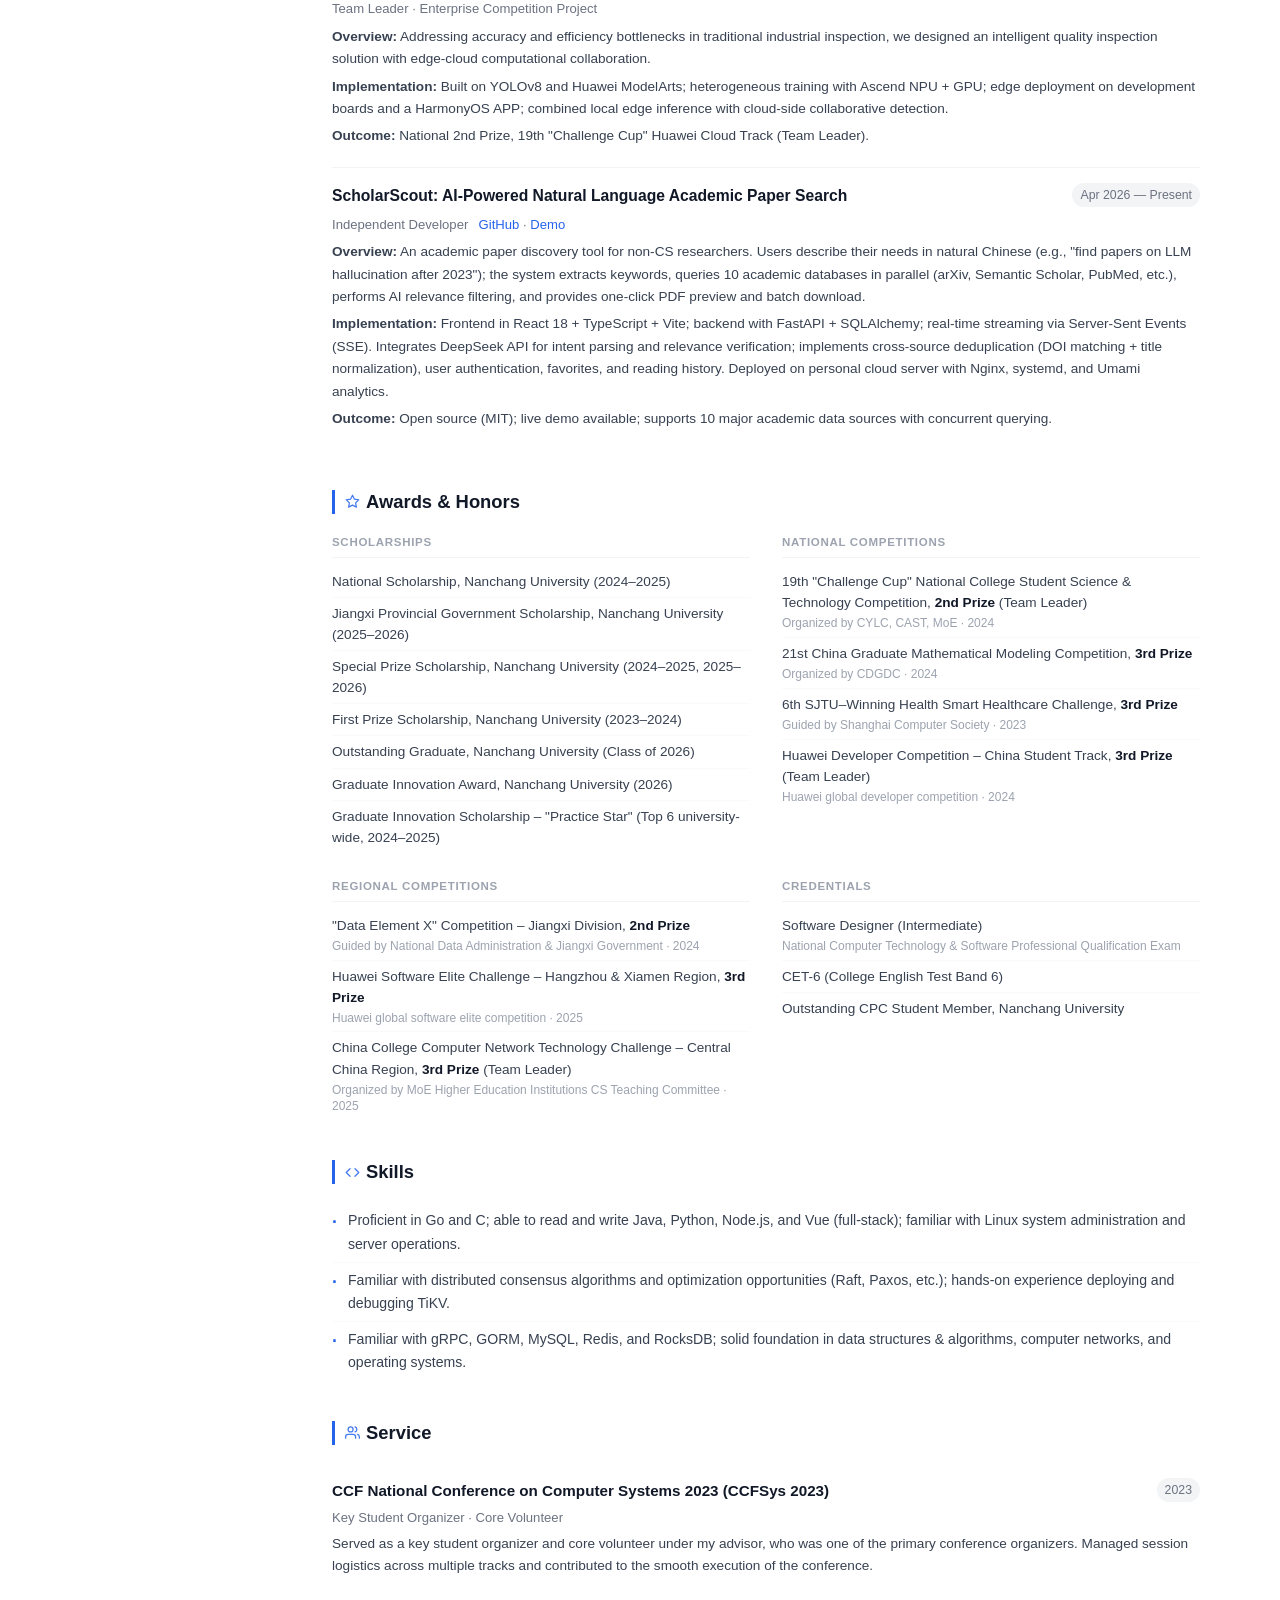
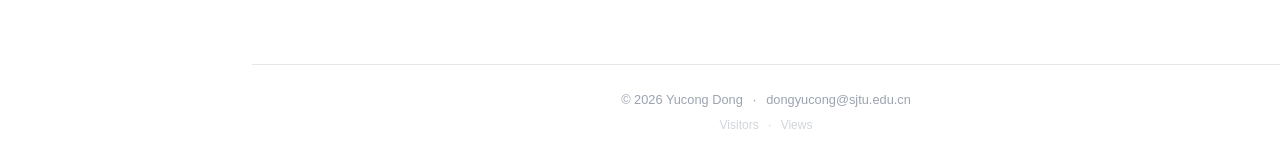
==== commit f75b0736: "feat: add Outstanding Graduate 2026 and Graduate Innovation Award Co-Authored-By: Claude Sonnet 4.6 " ====
--- a/en/index.html
+++ b/en/index.html
@@ -221,6 +221,10 @@
             <h2 class="section-title"><svg class="section-icon" viewBox="0 0 24 24"><use href="#ico-news"/></svg>News</h2>
             <div class="news-list">
                 <div class="news-item">
+                    <span class="news-date">2026.06</span>
+                    <span class="news-content">Awarded <strong>Outstanding Graduate of Nanchang University 2026</strong></span>
+                </div>
+                <div class="news-item">
                     <span class="news-date">2026.05</span>
                     <span class="news-content">Nezha invited for Oral presentation at <strong>ACM SIGOPS ChinaSys'26 Spring</strong></span>
                 </div>
@@ -487,6 +491,8 @@
                     <div class="award-item">Jiangxi Provincial Government Scholarship, Nanchang University (2025–2026)</div>
                     <div class="award-item">Special Prize Scholarship, Nanchang University (2024–2025, 2025–2026)</div>
                     <div class="award-item">First Prize Scholarship, Nanchang University (2023–2024)</div>
+                    <div class="award-item">Outstanding Graduate, Nanchang University (Class of 2026)</div>
+                    <div class="award-item">Graduate Innovation Award, Nanchang University (2026)</div>
                     <div class="award-item">Graduate Innovation Scholarship – "Practice Star" (Top 6 university-wide, 2024–2025)</div>
                 </div>
 
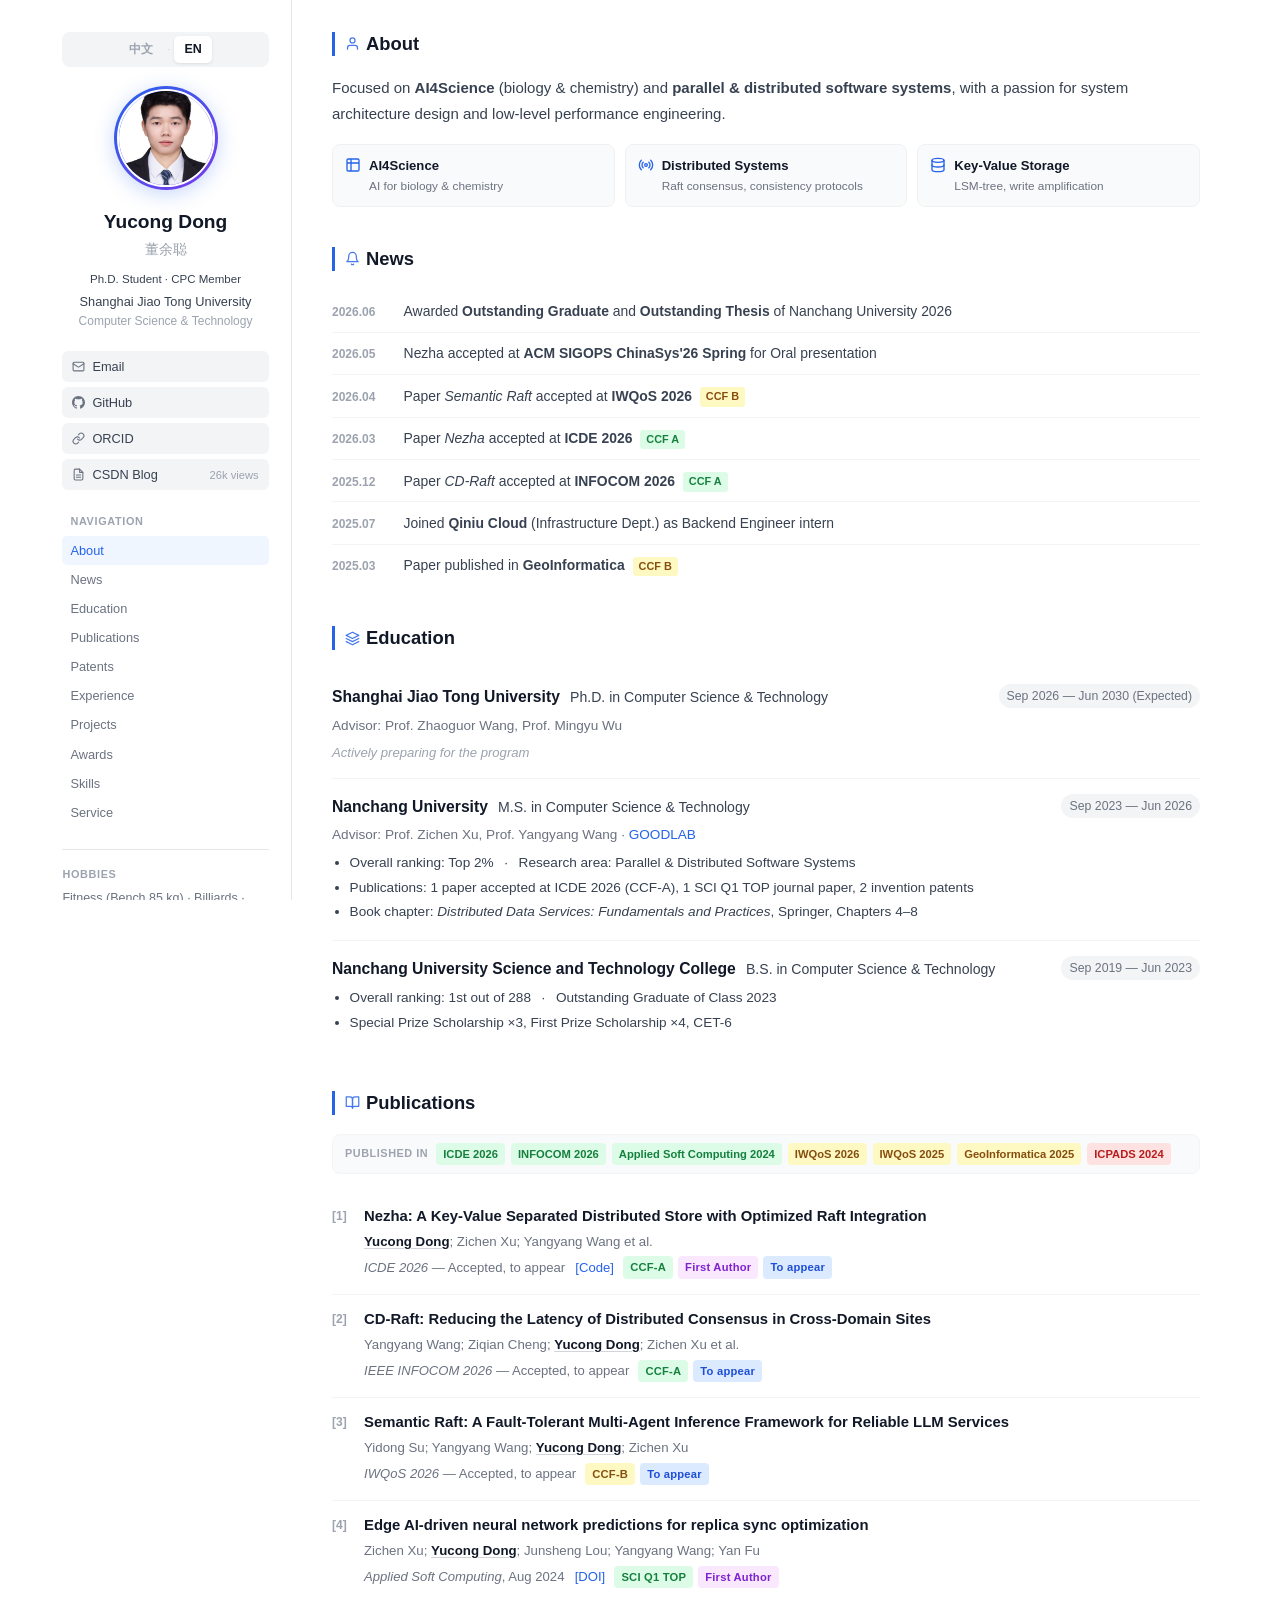
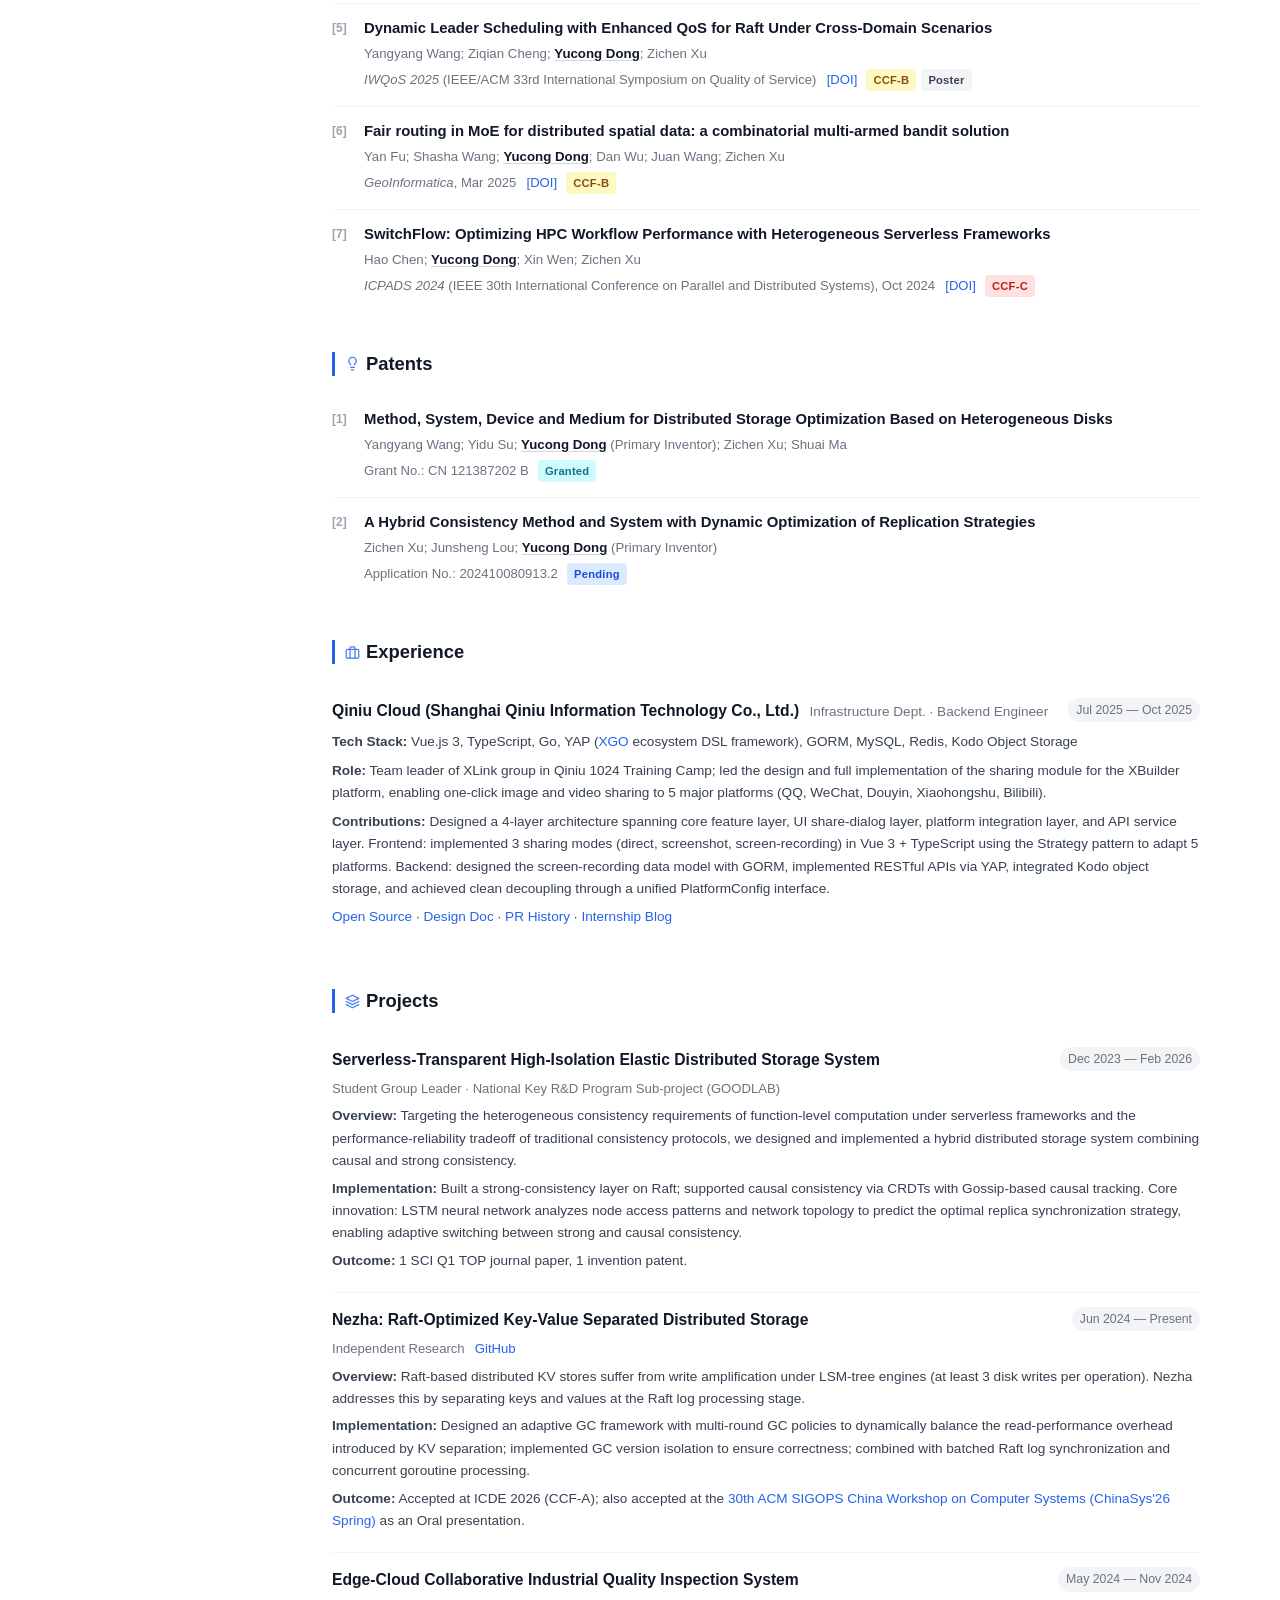
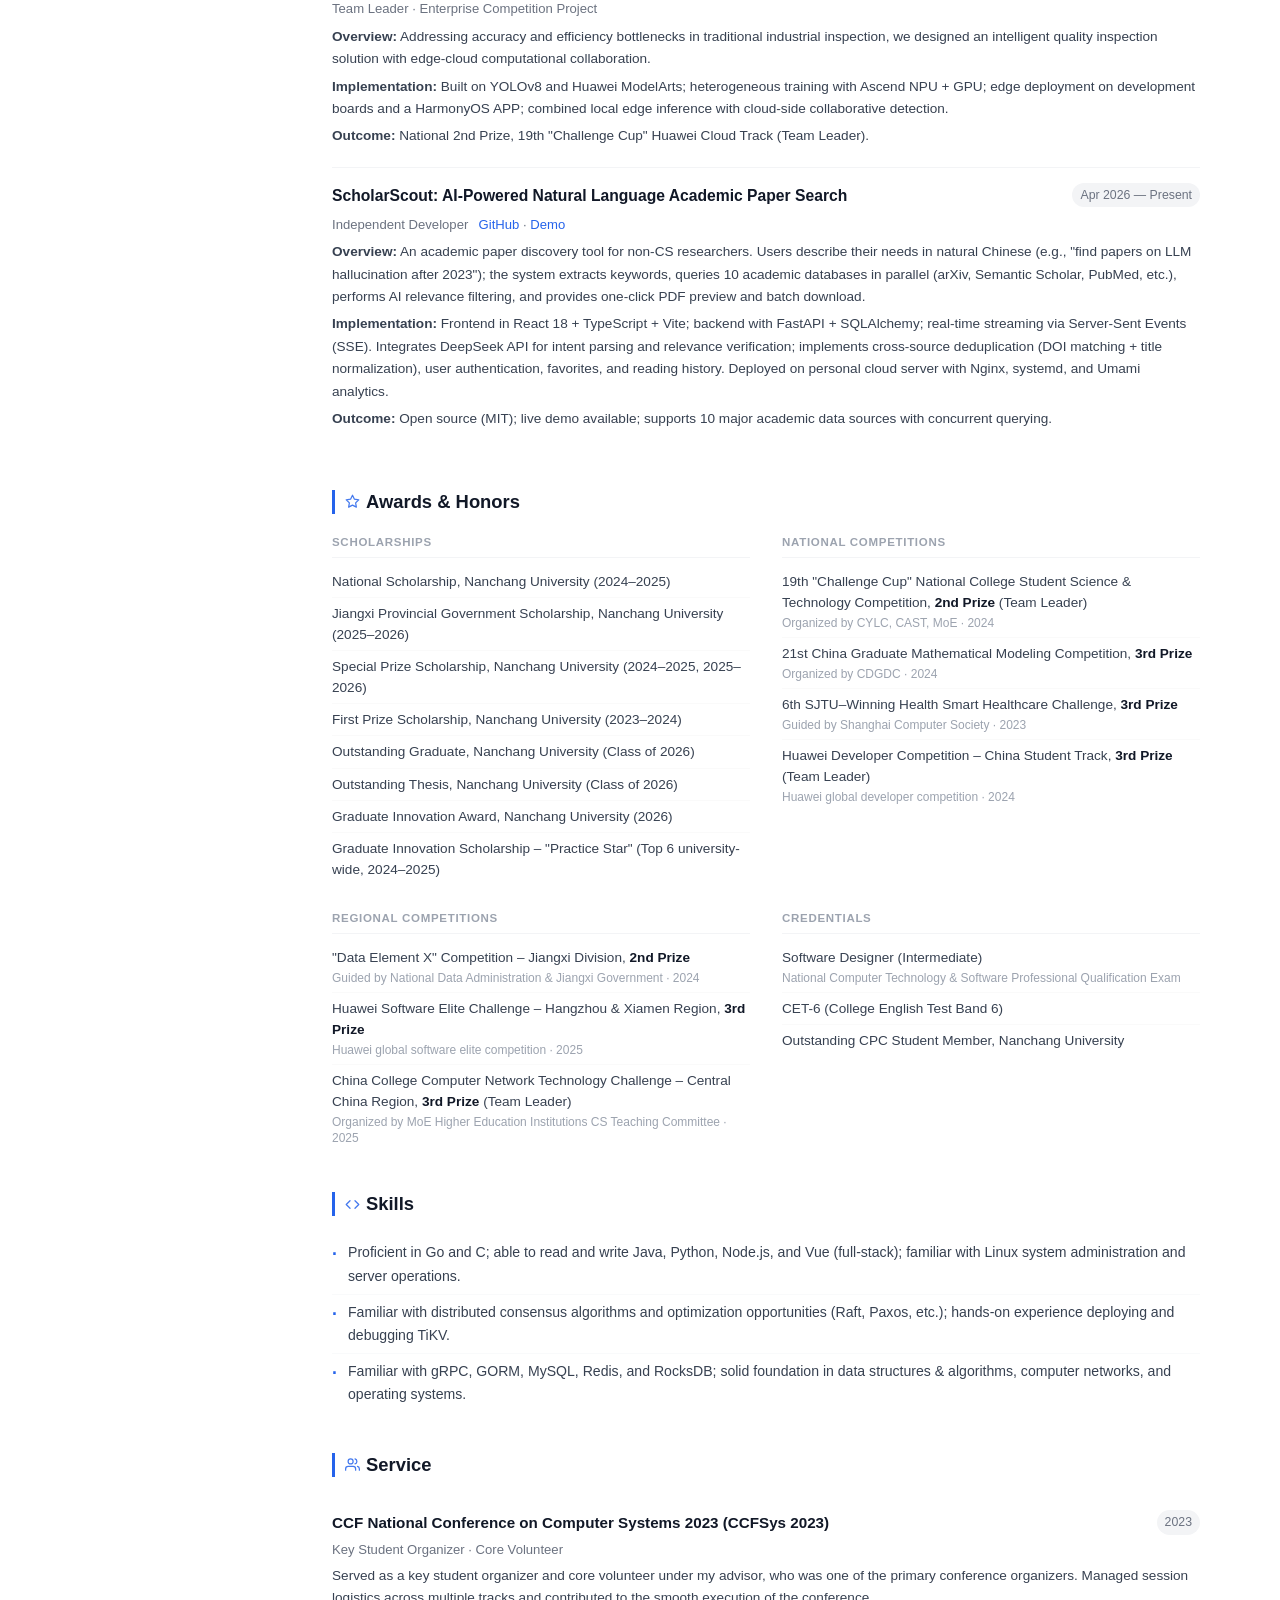
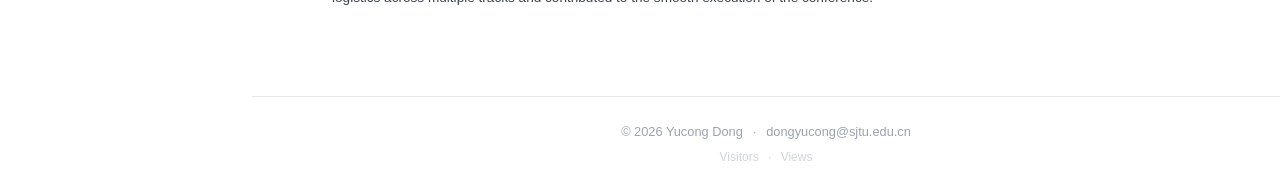
==== commit 4a75252b: "feat: add Outstanding Thesis 2026, fix ChinaSys news wording Co-Authored-By: Claude Sonnet 4.6 <nore" ====
--- a/en/index.html
+++ b/en/index.html
@@ -222,11 +222,11 @@
             <div class="news-list">
                 <div class="news-item">
                     <span class="news-date">2026.06</span>
-                    <span class="news-content">Awarded <strong>Outstanding Graduate of Nanchang University 2026</strong></span>
+                    <span class="news-content">Awarded <strong>Outstanding Graduate</strong> and <strong>Outstanding Thesis</strong> of Nanchang University 2026</span>
                 </div>
                 <div class="news-item">
                     <span class="news-date">2026.05</span>
-                    <span class="news-content">Nezha invited for Oral presentation at <strong>ACM SIGOPS ChinaSys'26 Spring</strong></span>
+                    <span class="news-content">Nezha accepted at <strong>ACM SIGOPS ChinaSys'26 Spring</strong> for Oral presentation</span>
                 </div>
                 <div class="news-item">
                     <span class="news-date">2026.04</span>
@@ -492,6 +492,7 @@
                     <div class="award-item">Special Prize Scholarship, Nanchang University (2024–2025, 2025–2026)</div>
                     <div class="award-item">First Prize Scholarship, Nanchang University (2023–2024)</div>
                     <div class="award-item">Outstanding Graduate, Nanchang University (Class of 2026)</div>
+                    <div class="award-item">Outstanding Thesis, Nanchang University (Class of 2026)</div>
                     <div class="award-item">Graduate Innovation Award, Nanchang University (2026)</div>
                     <div class="award-item">Graduate Innovation Scholarship – "Practice Star" (Top 6 university-wide, 2024–2025)</div>
                 </div>
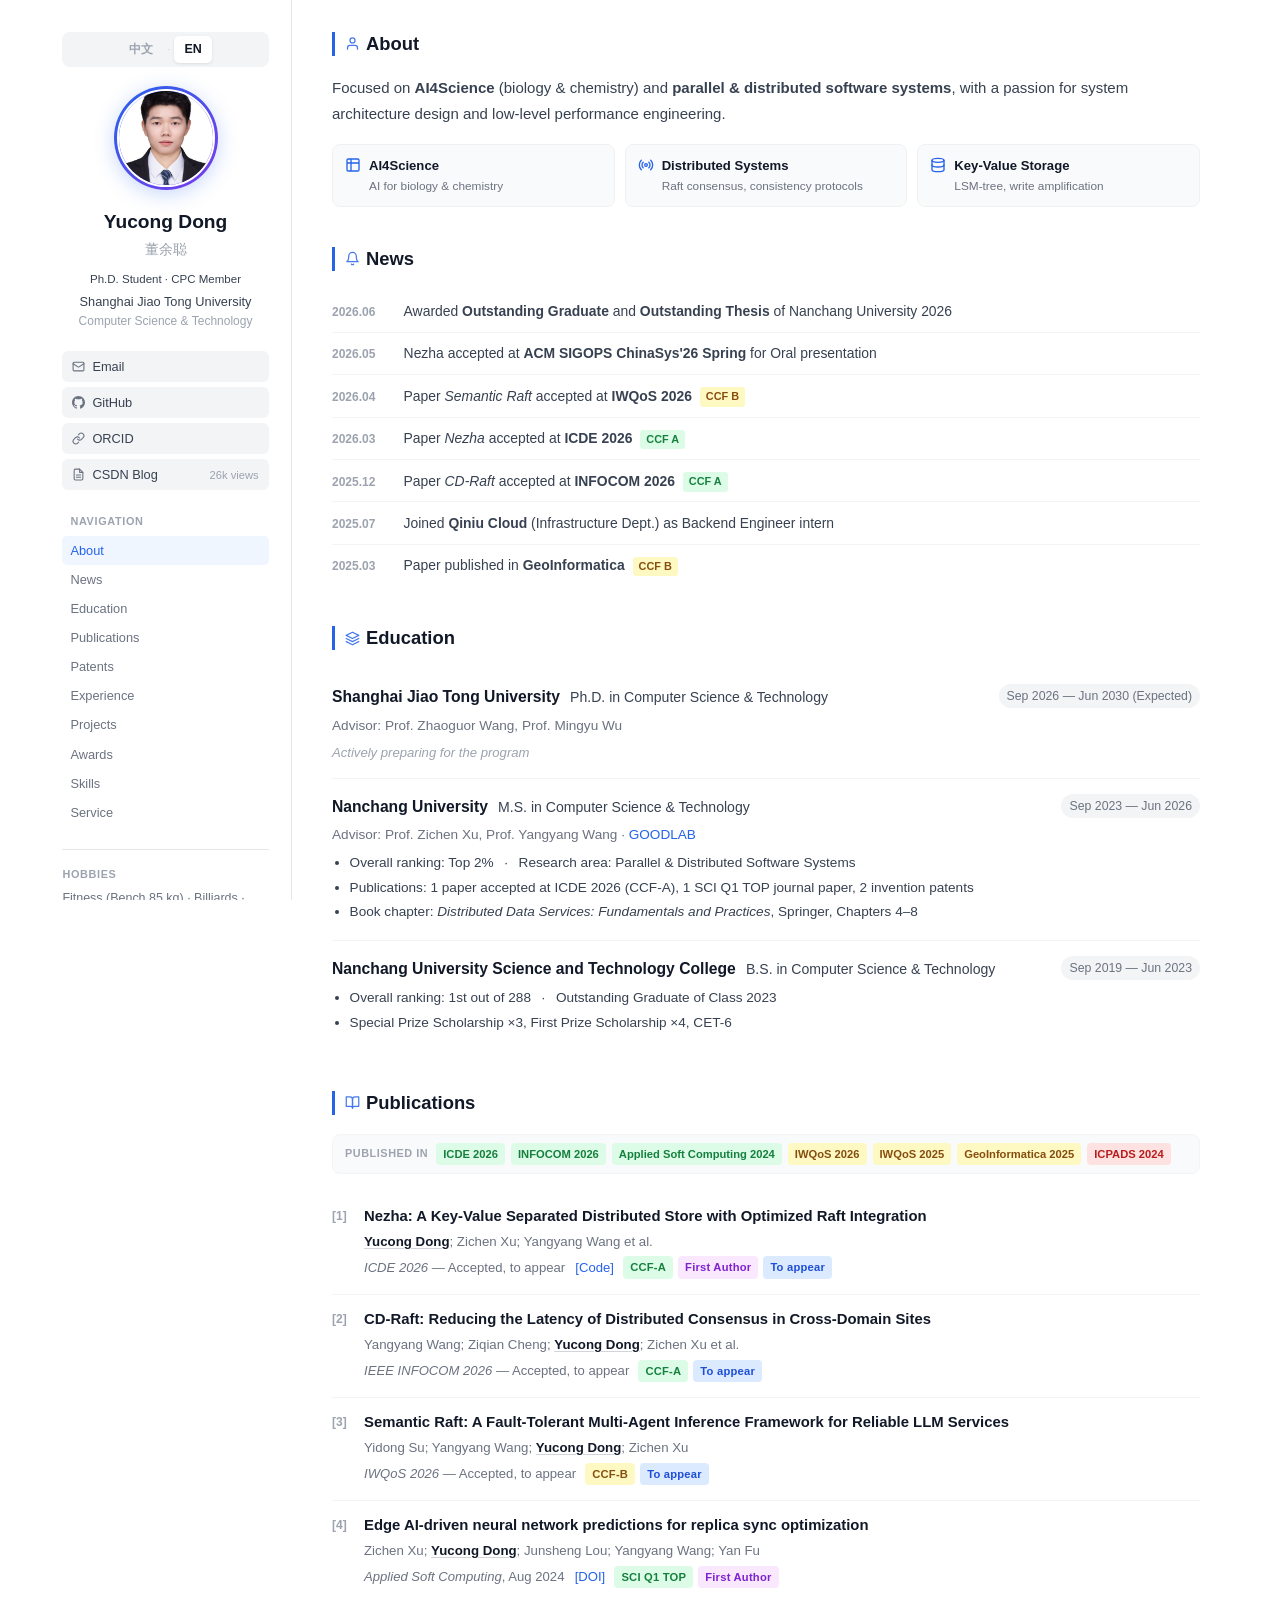
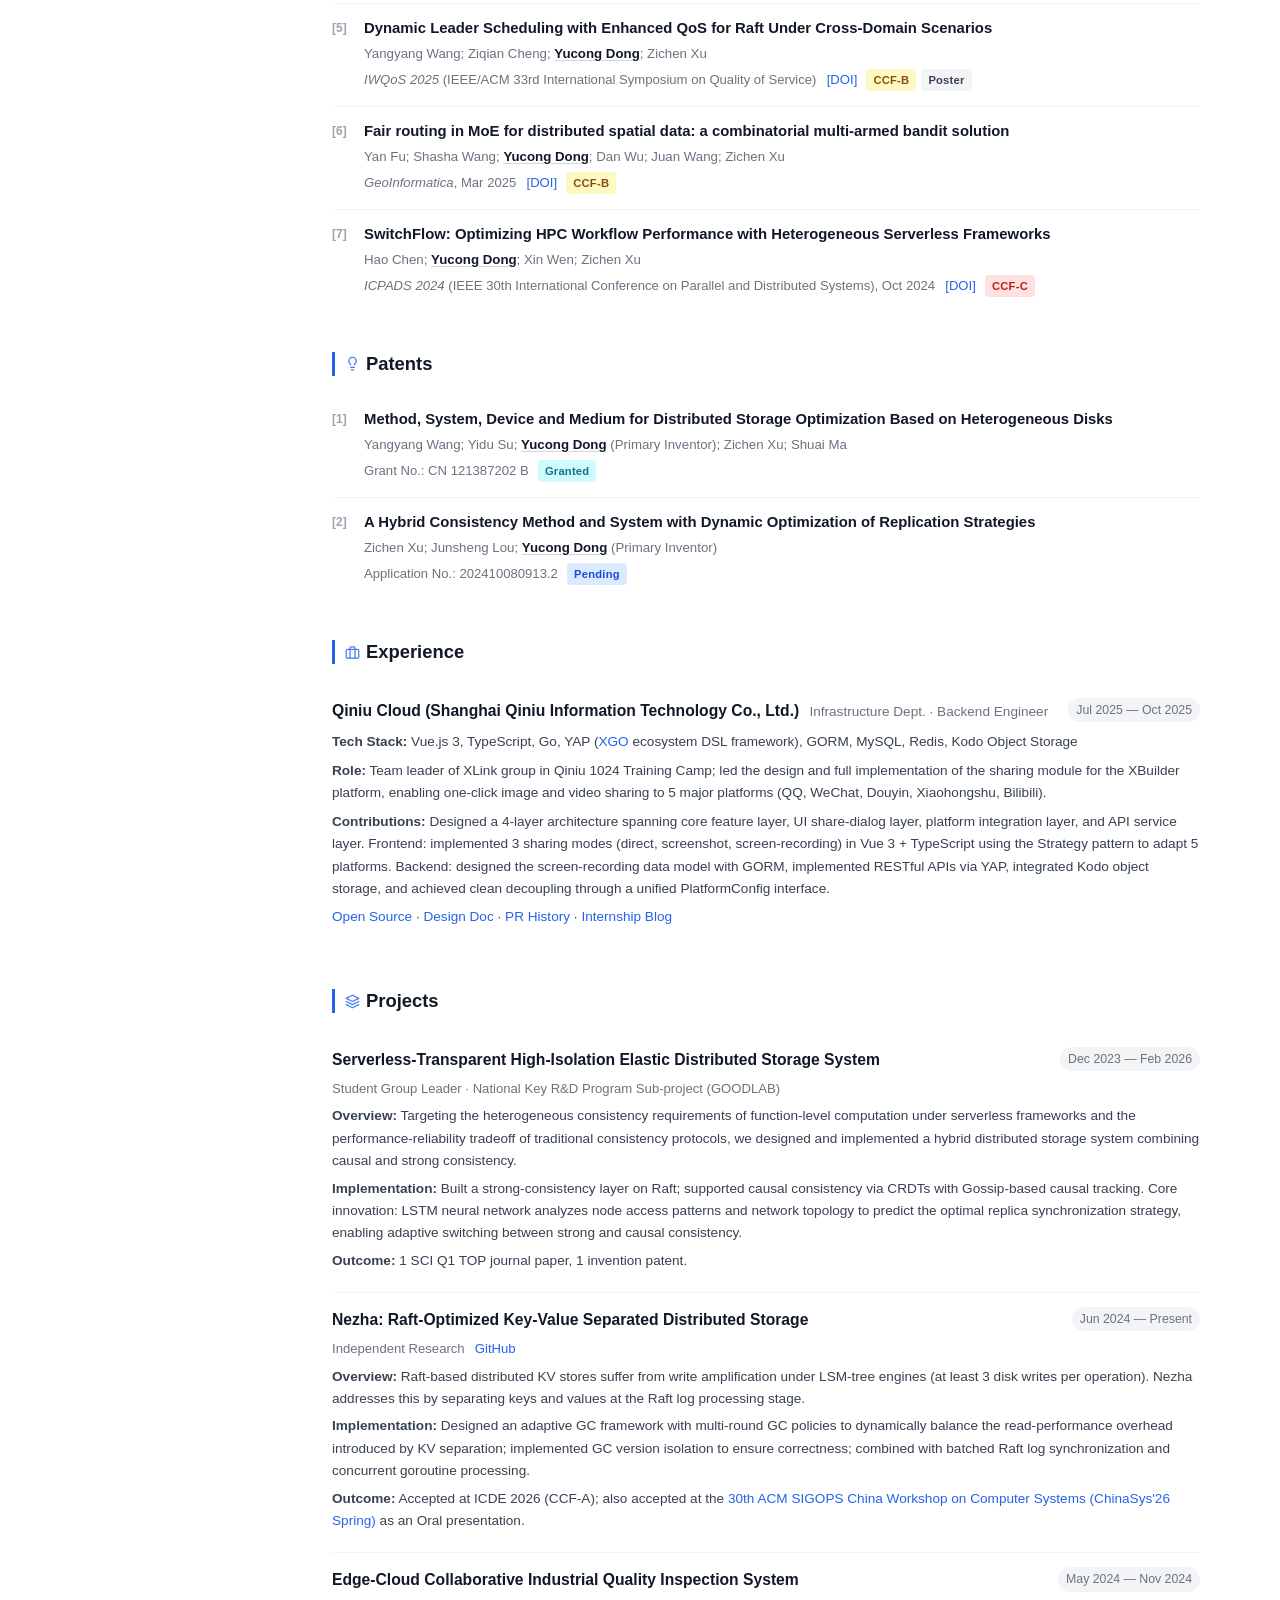
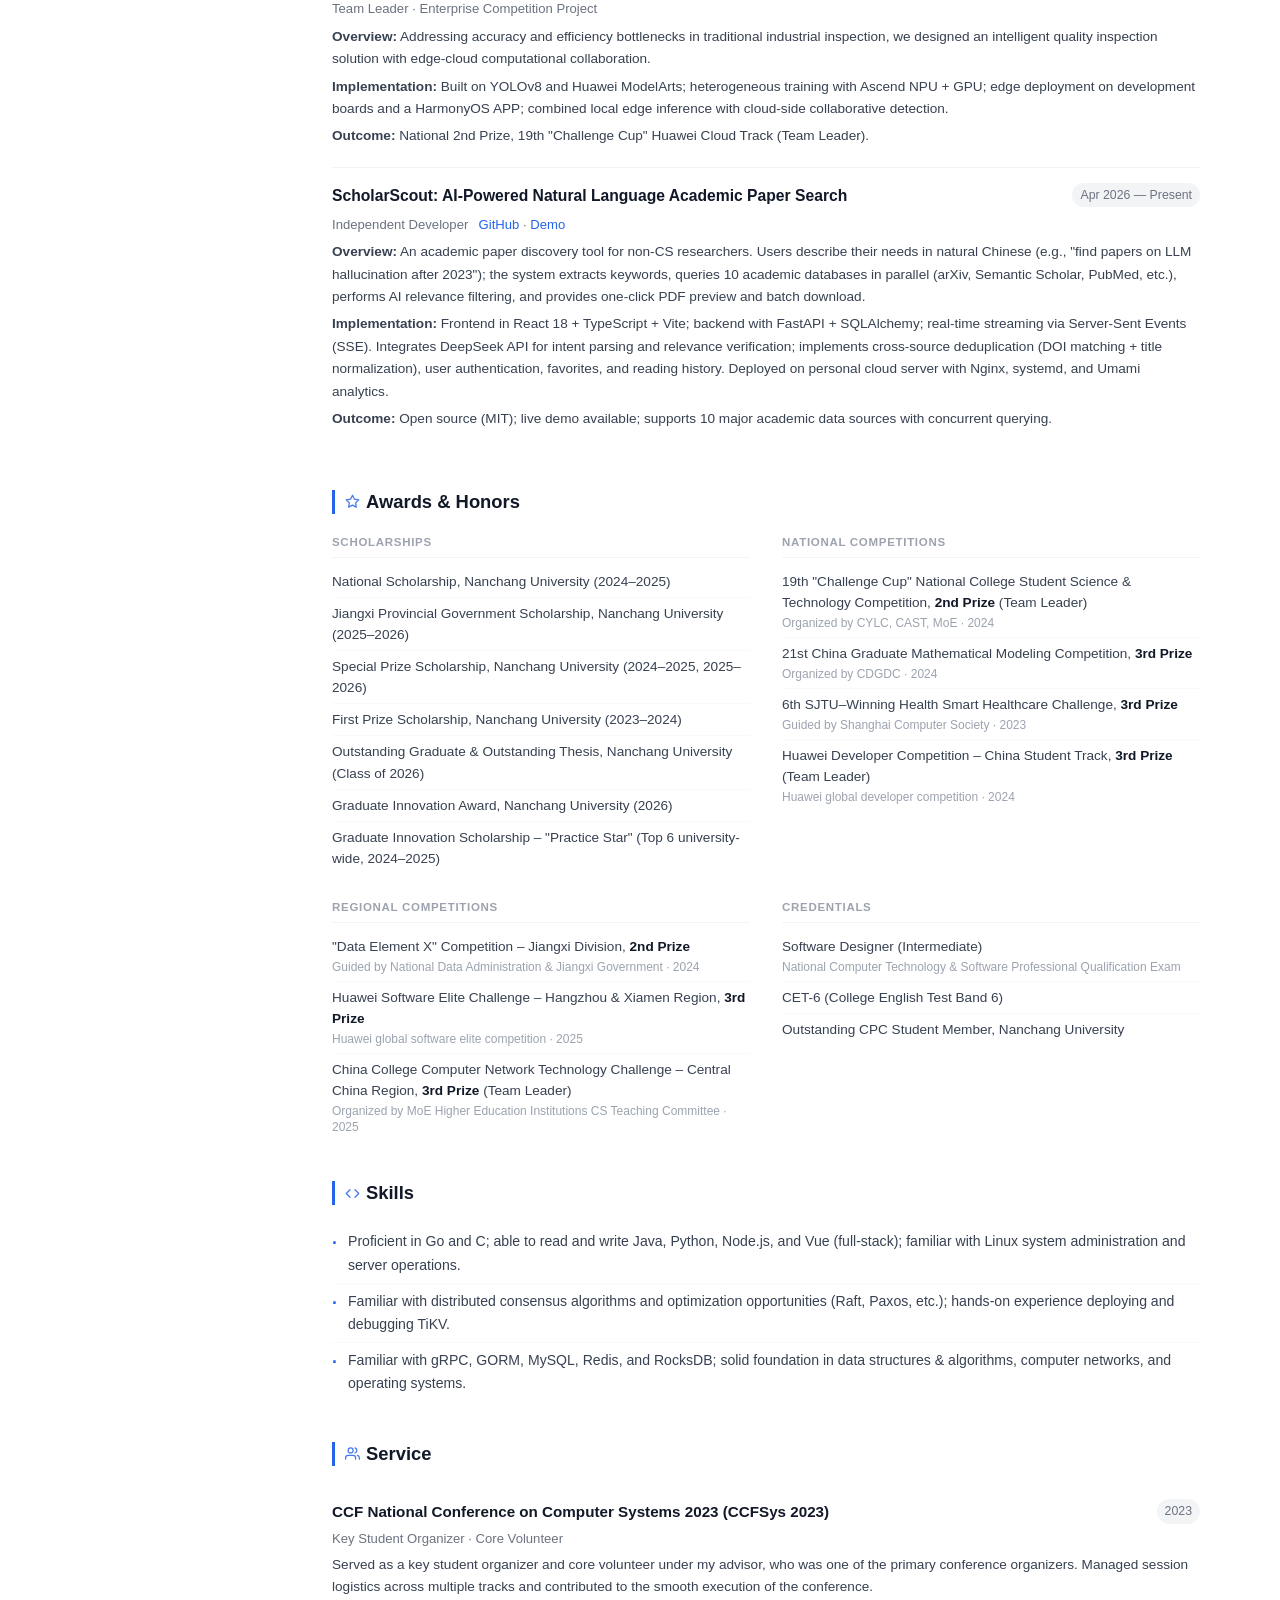
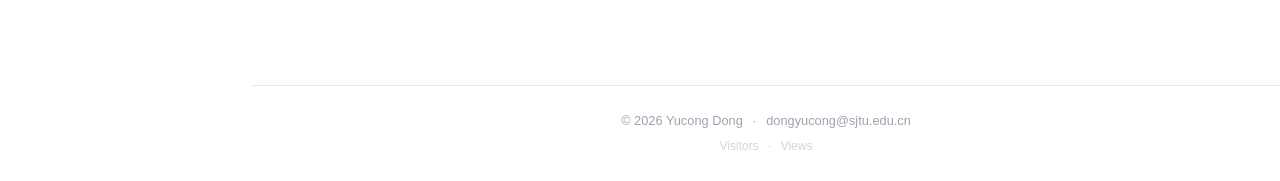
==== commit d5326410: "fix: merge Outstanding Graduate and Outstanding Thesis into single award entry Co-Authored-By: Claud" ====
--- a/en/index.html
+++ b/en/index.html
@@ -491,8 +491,7 @@
                     <div class="award-item">Jiangxi Provincial Government Scholarship, Nanchang University (2025–2026)</div>
                     <div class="award-item">Special Prize Scholarship, Nanchang University (2024–2025, 2025–2026)</div>
                     <div class="award-item">First Prize Scholarship, Nanchang University (2023–2024)</div>
-                    <div class="award-item">Outstanding Graduate, Nanchang University (Class of 2026)</div>
-                    <div class="award-item">Outstanding Thesis, Nanchang University (Class of 2026)</div>
+                    <div class="award-item">Outstanding Graduate &amp; Outstanding Thesis, Nanchang University (Class of 2026)</div>
                     <div class="award-item">Graduate Innovation Award, Nanchang University (2026)</div>
                     <div class="award-item">Graduate Innovation Scholarship – "Practice Star" (Top 6 university-wide, 2024–2025)</div>
                 </div>
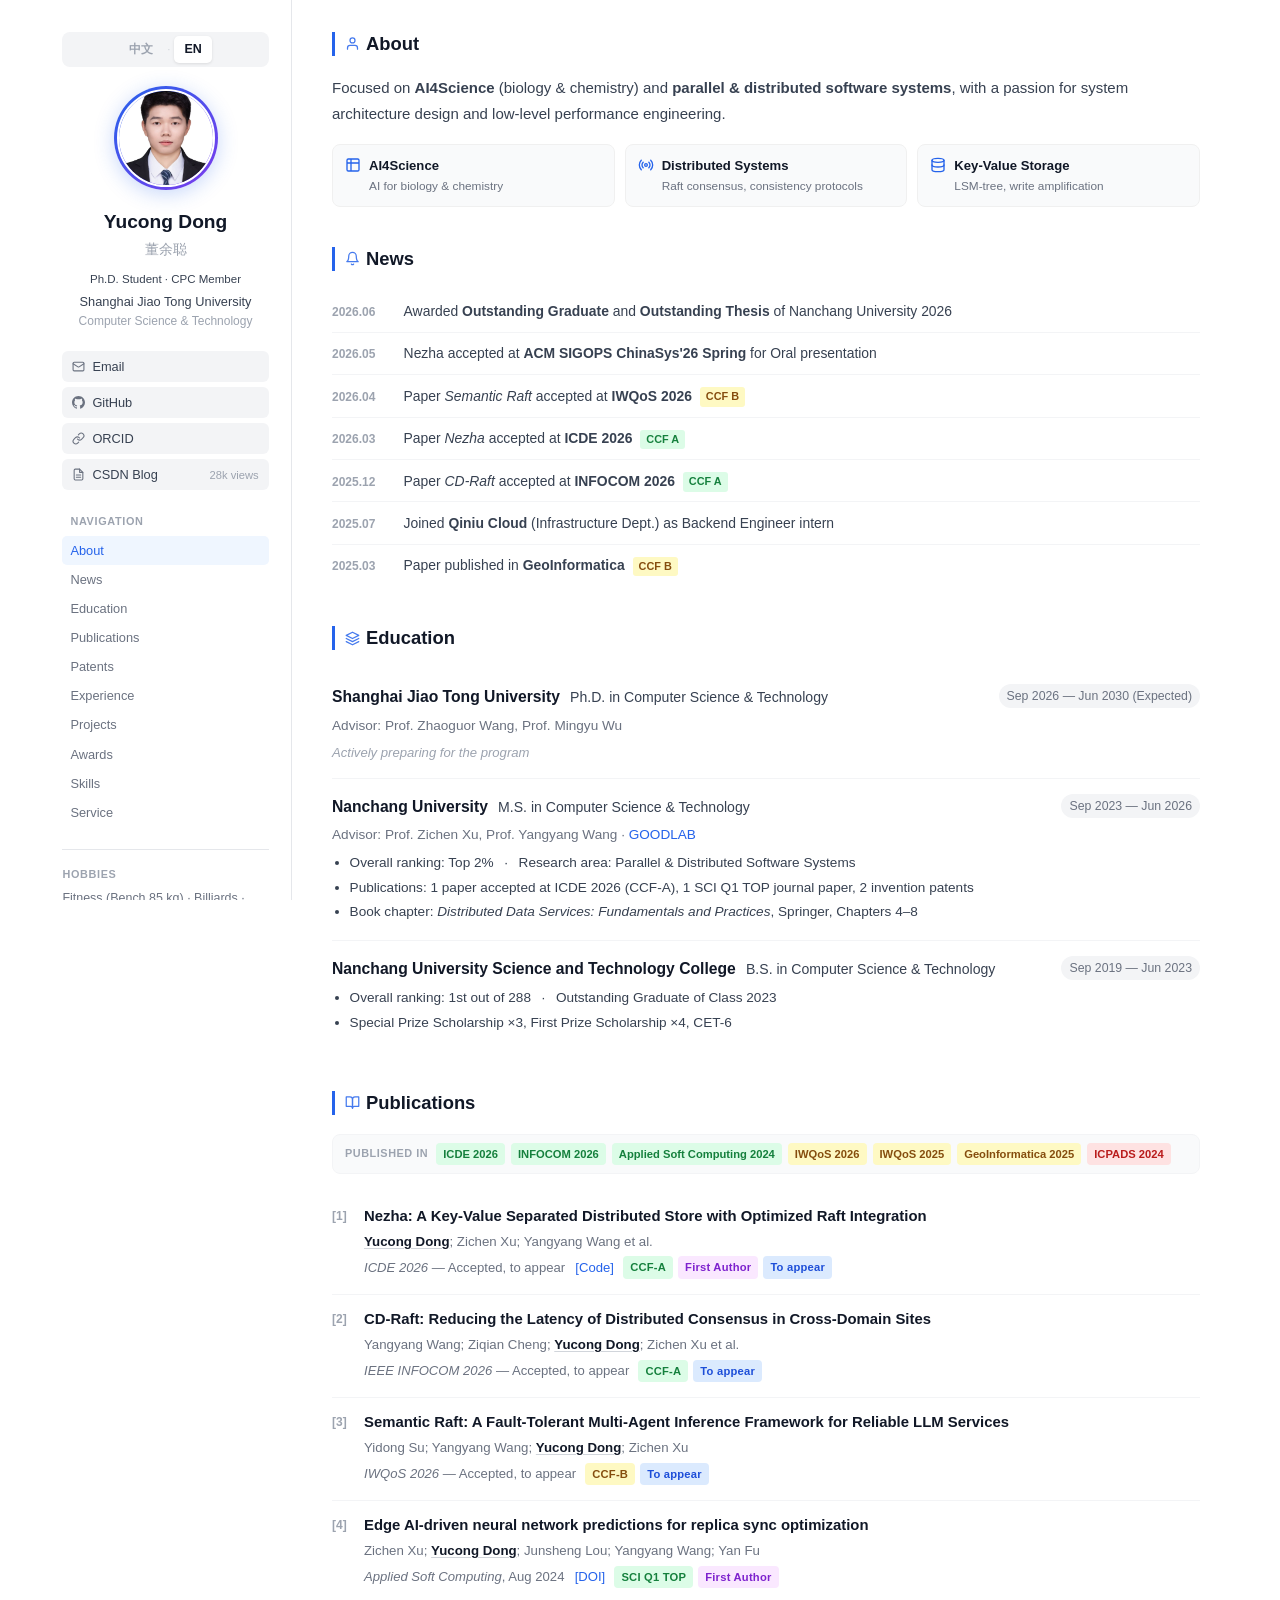
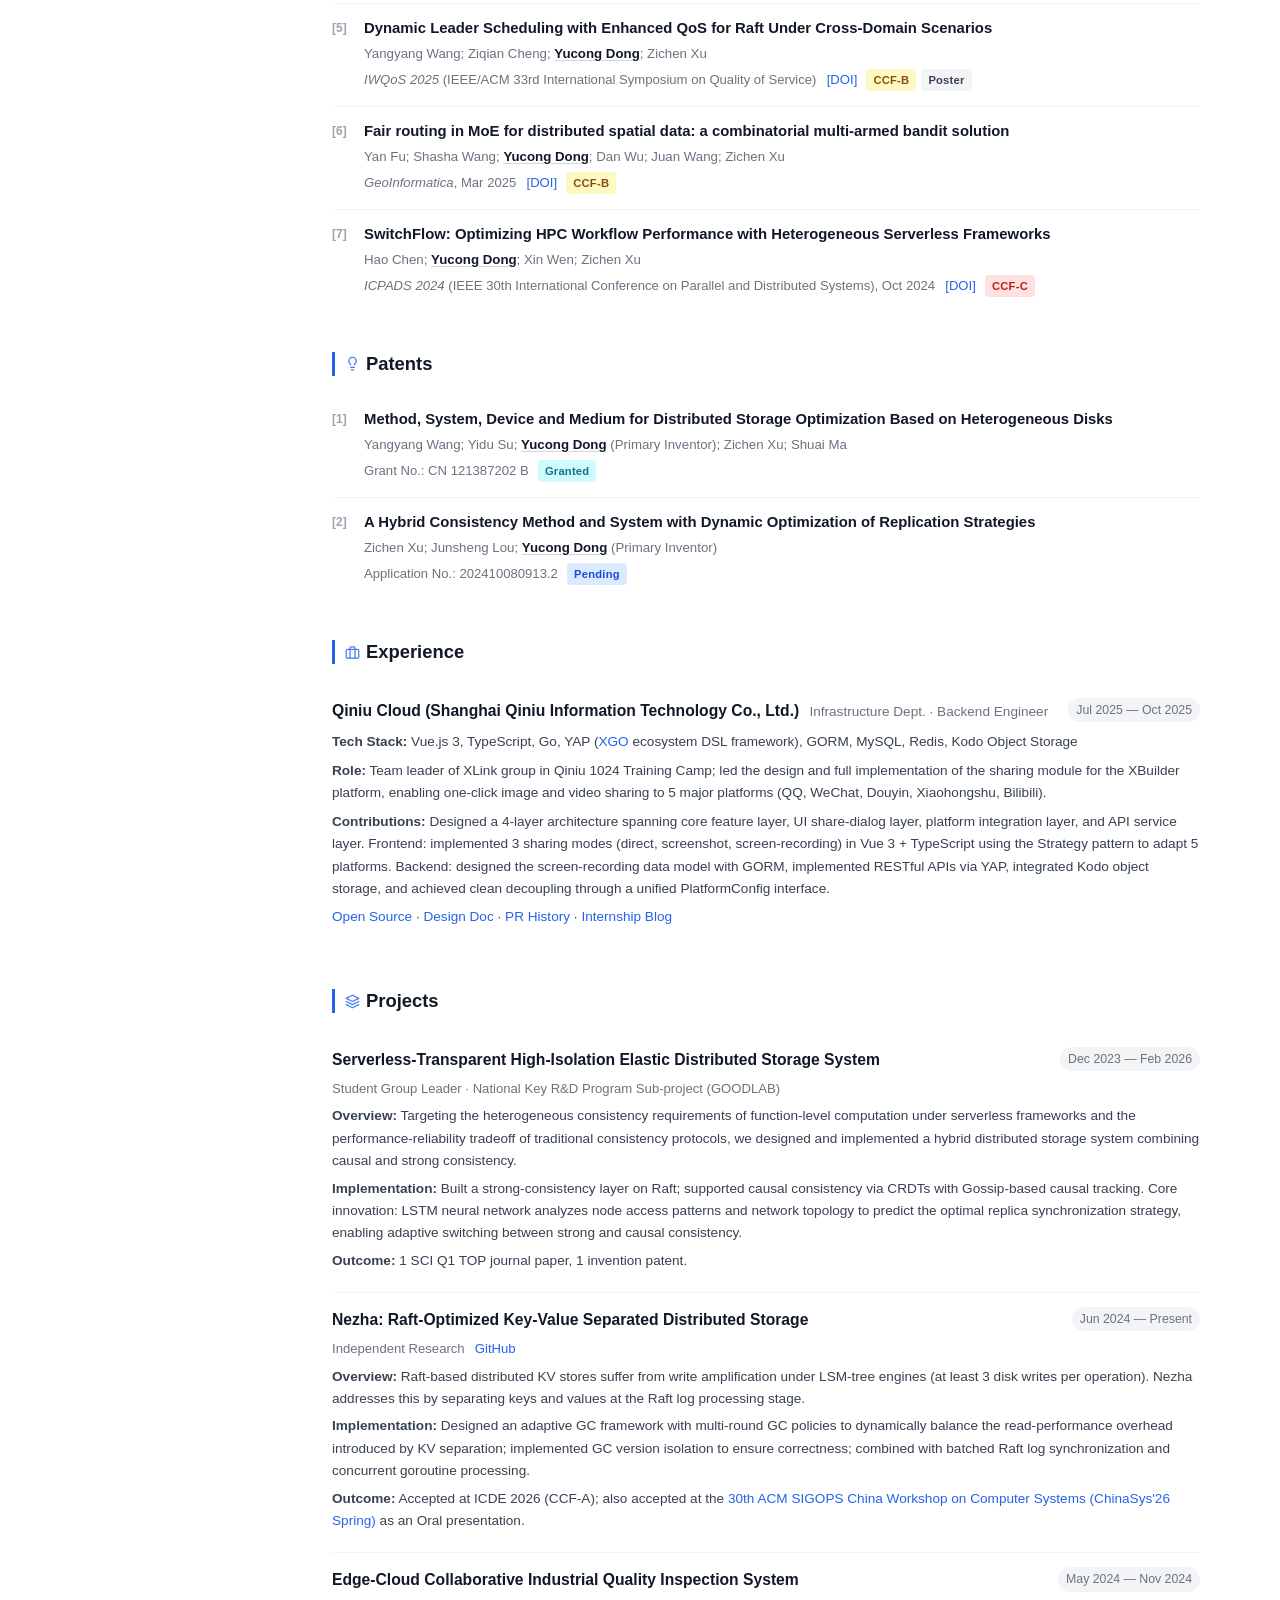
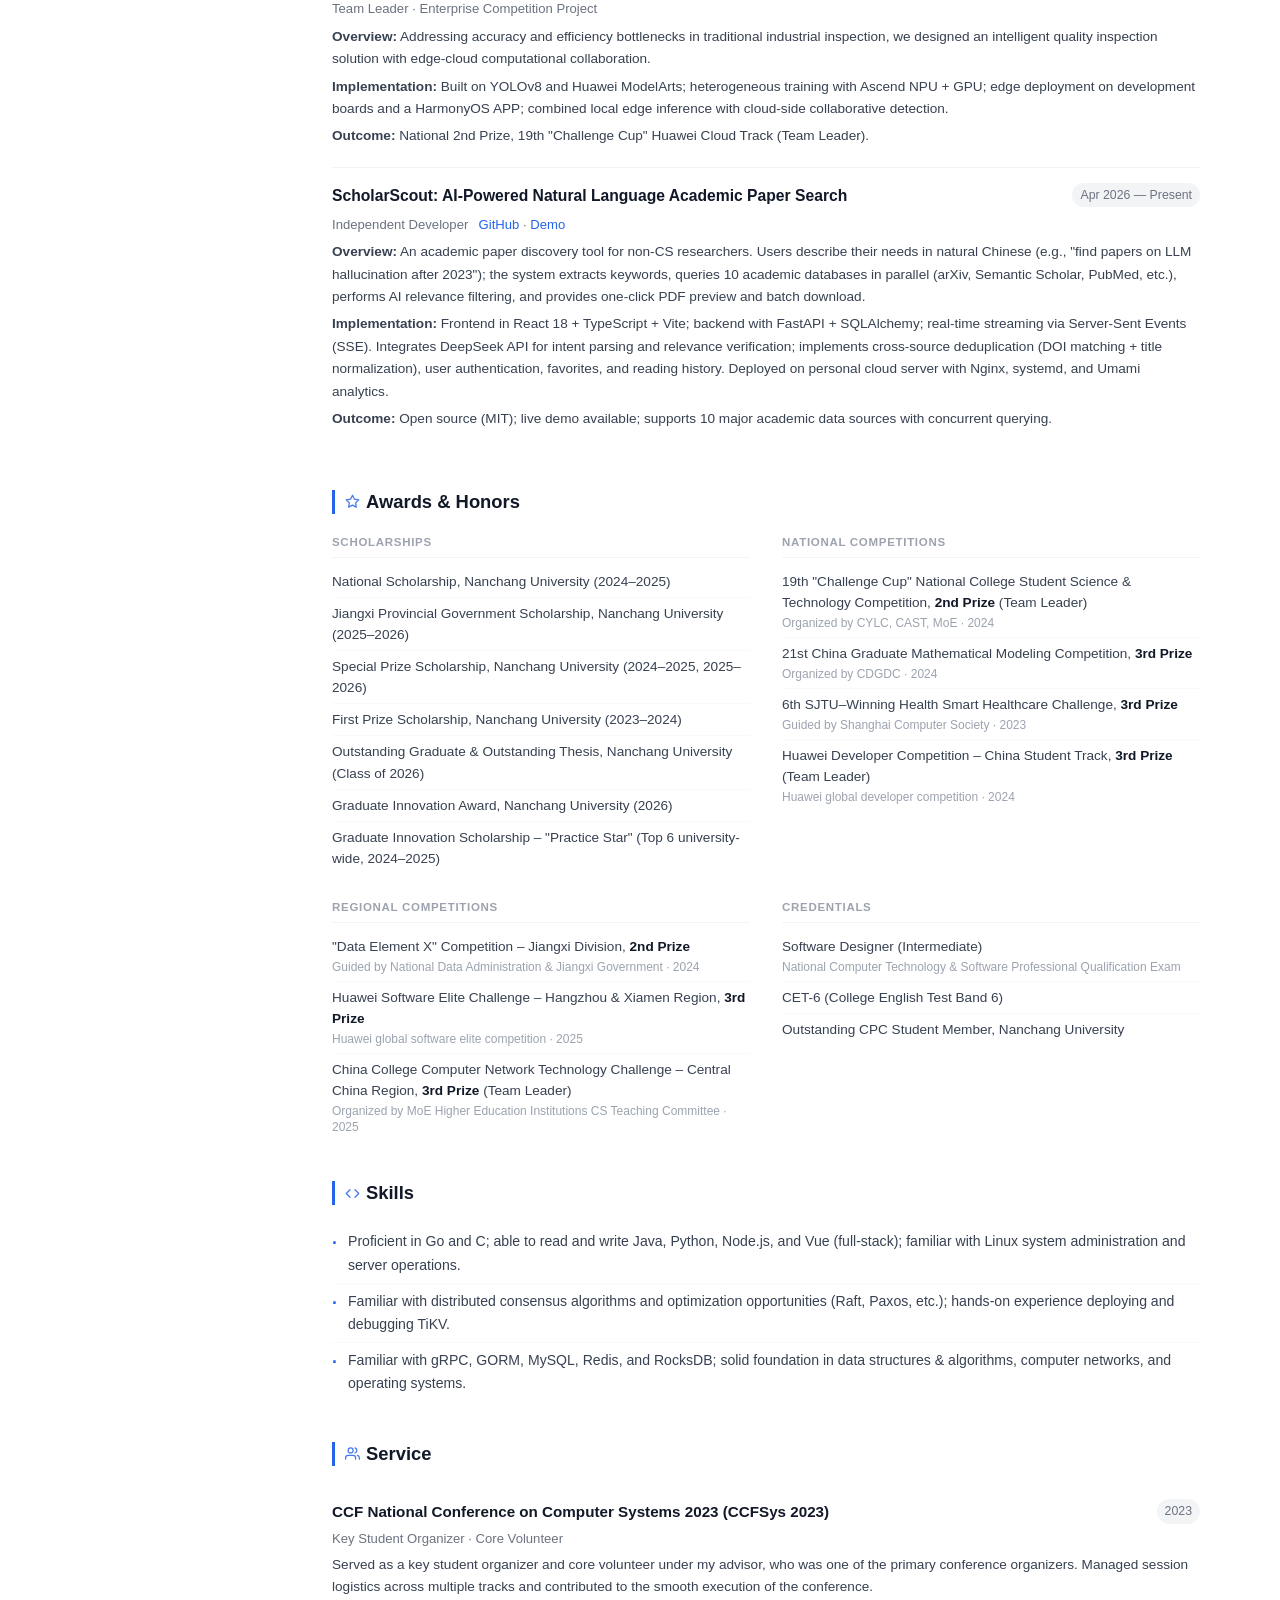
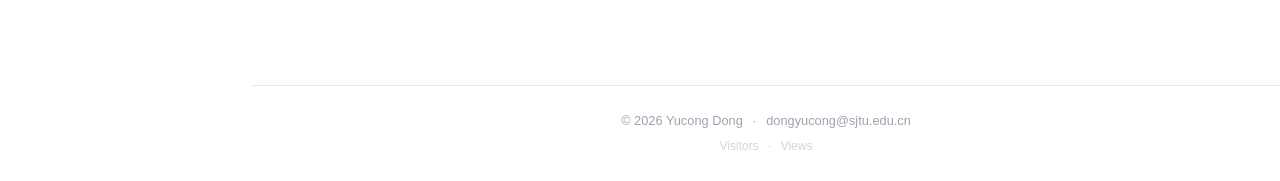
==== commit bd561346: "feat: make English homepage the default, move Chinese to /zh/ - Root (/) now serves English version " ====
--- a/en/index.html
+++ b/en/index.html
@@ -2,588 +2,12 @@
 <html lang="en">
 <head>
     <meta charset="UTF-8">
-    <meta name="viewport" content="width=device-width, initial-scale=1.0">
-    <title>Yucong Dong · Personal Homepage</title>
-    <meta name="description" content="Personal homepage of Yucong Dong, Ph.D. student at Shanghai Jiao Tong University. Research: AI4Science, distributed systems, Raft consensus, key-value storage. CCF-A papers at ICDE 2026 & INFOCOM 2026.">
-    <meta name="keywords" content="Yucong Dong, 董余聪, AI4Science, distributed systems, Raft, key-value storage, ICDE 2026, INFOCOM 2026, SJTU, Nanchang University, Nezha">
-    <meta name="author" content="Yucong Dong">
-    <link rel="canonical" href="https://dshuishui.github.io/en/">
-    <link rel="sitemap" type="application/xml" href="/sitemap.xml">
-
-    <!-- Open Graph -->
-    <meta property="og:type" content="profile">
-    <meta property="og:title" content="Yucong Dong · Personal Homepage">
-    <meta property="og:description" content="Ph.D. Student at Shanghai Jiao Tong University. Research: AI4Science, distributed systems, Raft consensus, key-value storage. CCF-A: ICDE 2026 & INFOCOM 2026.">
-    <meta property="og:url" content="https://dshuishui.github.io/en/">
-    <meta property="og:image" content="https://dshuishui.github.io/images/me.jpg">
-    <meta property="og:locale" content="en_US">
-    <meta property="profile:first_name" content="Yucong">
-    <meta property="profile:last_name" content="Dong">
-
-    <!-- Twitter Card -->
-    <meta name="twitter:card" content="summary">
-    <meta name="twitter:title" content="Yucong Dong">
-    <meta name="twitter:description" content="Ph.D. Student at SJTU. AI4Science, distributed systems, Raft, key-value storage.">
-    <meta name="twitter:image" content="https://dshuishui.github.io/images/me.jpg">
-
-    <!-- Structured Data: Person -->
-    <script type="application/ld+json">
-    {
-      "@context": "https://schema.org",
-      "@type": "Person",
-      "name": "Yucong Dong",
-      "alternateName": "董余聪",
-      "jobTitle": "Ph.D. Student",
-      "description": "Researcher in AI4Science and parallel & distributed software systems, specializing in Raft consensus algorithms and key-value storage optimization.",
-      "url": "https://dshuishui.github.io/en/",
-      "email": "dongyucong@sjtu.edu.cn",
-      "image": "https://dshuishui.github.io/images/me.jpg",
-      "affiliation": {
-        "@type": "CollegeOrUniversity",
-        "name": "Shanghai Jiao Tong University"
-      },
-      "alumniOf": {
-        "@type": "CollegeOrUniversity",
-        "name": "Nanchang University"
-      },
-      "sameAs": [
-        "https://github.com/Dshuishui",
-        "https://orcid.org/0009-0002-6078-0590"
-      ],
-      "knowsAbout": [
-        "AI4Science",
-        "Distributed Systems",
-        "Raft Consensus Algorithm",
-        "Key-Value Storage",
-        "Serverless Computing",
-        "Parallel Computing"
-      ]
-    }
-    </script>
-
-    <link rel="stylesheet" href="../css/style.css">
-
-    <!-- Baidu Statistics -->
-    <script>
-    var _hmt = _hmt || [];
-    (function() {
-      var hm = document.createElement("script");
-      hm.src = "https://hm.baidu.com/hm.js?96c2ceb18f7312081f373902d8ffb419";
-      var s = document.getElementsByTagName("script")[0];
-      s.parentNode.insertBefore(hm, s);
-    })();
-    </script>
+    <meta http-equiv="refresh" content="0; url=../">
+    <link rel="canonical" href="https://dshuishui.github.io/">
+    <script>window.location.replace('../');</script>
+    <title>Redirecting…</title>
 </head>
 <body>
-
-<!-- SVG icon sprite -->
-<svg style="display:none" aria-hidden="true" xmlns="http://www.w3.org/2000/svg">
-  <defs>
-    <symbol id="ico-news" viewBox="0 0 24 24" fill="none" stroke="currentColor" stroke-width="2" stroke-linecap="round" stroke-linejoin="round">
-      <path d="M18 8A6 6 0 0 0 6 8c0 7-3 9-3 9h18s-3-2-3-9"/><path d="M13.73 21a2 2 0 0 1-3.46 0"/>
-    </symbol>
-    <symbol id="ico-user" viewBox="0 0 24 24" fill="none" stroke="currentColor" stroke-width="2" stroke-linecap="round" stroke-linejoin="round">
-      <path d="M20 21v-2a4 4 0 0 0-4-4H8a4 4 0 0 0-4 4v2"/><circle cx="12" cy="7" r="4"/>
-    </symbol>
-    <symbol id="ico-edu" viewBox="0 0 24 24" fill="none" stroke="currentColor" stroke-width="2" stroke-linecap="round" stroke-linejoin="round">
-      <path d="M12 2 2 7l10 5 10-5-10-5z"/><path d="M2 17l10 5 10-5"/><path d="M2 12l10 5 10-5"/>
-    </symbol>
-    <symbol id="ico-pub" viewBox="0 0 24 24" fill="none" stroke="currentColor" stroke-width="2" stroke-linecap="round" stroke-linejoin="round">
-      <path d="M2 3h6a4 4 0 0 1 4 4v14a3 3 0 0 0-3-3H2z"/><path d="M22 3h-6a4 4 0 0 0-4 4v14a3 3 0 0 1 3-3h7z"/>
-    </symbol>
-    <symbol id="ico-patent" viewBox="0 0 24 24" fill="none" stroke="currentColor" stroke-width="2" stroke-linecap="round" stroke-linejoin="round">
-      <line x1="9" y1="18" x2="15" y2="18"/><line x1="10" y1="22" x2="14" y2="22"/><path d="M15.09 14c.18-.98.65-1.74 1.41-2.5A4.65 4.65 0 0 0 18 8 6 6 0 0 0 6 8c0 1 .23 2.23 1.5 3.5A4.61 4.61 0 0 1 8.91 14"/>
-    </symbol>
-    <symbol id="ico-work" viewBox="0 0 24 24" fill="none" stroke="currentColor" stroke-width="2" stroke-linecap="round" stroke-linejoin="round">
-      <rect x="2" y="7" width="20" height="14" rx="2" ry="2"/><path d="M16 21V5a2 2 0 0 0-2-2h-4a2 2 0 0 0-2 2v16"/>
-    </symbol>
-    <symbol id="ico-proj" viewBox="0 0 24 24" fill="none" stroke="currentColor" stroke-width="2" stroke-linecap="round" stroke-linejoin="round">
-      <polygon points="12 2 2 7 12 12 22 7 12 2"/><polyline points="2 17 12 22 22 17"/><polyline points="2 12 12 17 22 12"/>
-    </symbol>
-    <symbol id="ico-award" viewBox="0 0 24 24" fill="none" stroke="currentColor" stroke-width="2" stroke-linecap="round" stroke-linejoin="round">
-      <polygon points="12 2 15.09 8.26 22 9.27 17 14.14 18.18 21.02 12 17.77 5.82 21.02 7 14.14 2 9.27 8.91 8.26 12 2"/>
-    </symbol>
-    <symbol id="ico-skill" viewBox="0 0 24 24" fill="none" stroke="currentColor" stroke-width="2" stroke-linecap="round" stroke-linejoin="round">
-      <polyline points="16 18 22 12 16 6"/><polyline points="8 6 2 12 8 18"/>
-    </symbol>
-    <symbol id="ico-service" viewBox="0 0 24 24" fill="none" stroke="currentColor" stroke-width="2" stroke-linecap="round" stroke-linejoin="round">
-      <path d="M17 21v-2a4 4 0 0 0-4-4H5a4 4 0 0 0-4 4v2"/><circle cx="9" cy="7" r="4"/><path d="M23 21v-2a4 4 0 0 0-3-3.87"/><path d="M16 3.13a4 4 0 0 1 0 7.75"/>
-    </symbol>
-  </defs>
-</svg>
-
-<!-- Mobile top bar (only shown on phones ≤520px) -->
-<div class="mobile-topbar" id="mobileTopbar">
-    <img src="../images/me.jpg" alt="avatar" class="mobile-topbar-avatar">
-    <span class="mobile-topbar-name">Yucong Dong</span>
-    <span class="mobile-section-indicator" id="mobileSectionLabel">About</span>
-    <button class="mobile-menu-btn" id="mobileMenuBtn" aria-label="Open navigation" aria-expanded="false">
-        <span class="hamburger-line"></span>
-        <span class="hamburger-line"></span>
-        <span class="hamburger-line"></span>
-    </button>
-</div>
-<div class="mobile-nav-backdrop" id="mobileNavBackdrop"></div>
-
-<div class="layout">
-
-    <!-- ── Sidebar ── -->
-    <aside class="sidebar">
-        <div class="sidebar-inner">
-            <div class="lang-switch">
-                <a href="../" class="lang-btn">中文</a>
-                <span class="lang-sep">·</span>
-                <span class="lang-btn lang-active">EN</span>
-            </div>
-            <div class="avatar-ring">
-                <img src="../images/me.jpg" alt="Yucong Dong" class="avatar">
-            </div>
-            <h1 class="sidebar-name">Yucong Dong</h1>
-            <div class="sidebar-name-en">董余聪</div>
-            <div class="sidebar-role">Ph.D. Student · CPC Member</div>
-            <div class="sidebar-affil">Shanghai Jiao Tong University</div>
-            <div class="sidebar-dept">Computer Science &amp; Technology</div>
-
-            <div class="contact-links">
-                <a href="mailto:dongyucong@sjtu.edu.cn" class="contact-chip">
-                    <svg xmlns="http://www.w3.org/2000/svg" width="13" height="13" viewBox="0 0 24 24" fill="none" stroke="currentColor" stroke-width="2" stroke-linecap="round" stroke-linejoin="round"><rect width="20" height="16" x="2" y="4" rx="2"/><path d="m22 7-8.97 5.7a1.94 1.94 0 0 1-2.06 0L2 7"/></svg>
-                    Email
-                </a>
-                <a href="https://github.com/Dshuishui" target="_blank" class="contact-chip">
-                    <svg xmlns="http://www.w3.org/2000/svg" width="13" height="13" viewBox="0 0 24 24" fill="currentColor"><path d="M12 0c-6.626 0-12 5.373-12 12 0 5.302 3.438 9.8 8.207 11.387.599.111.793-.261.793-.577v-2.234c-3.338.726-4.033-1.416-4.033-1.416-.546-1.387-1.333-1.756-1.333-1.756-1.089-.745.083-.729.083-.729 1.205.084 1.839 1.237 1.839 1.237 1.07 1.834 2.807 1.304 3.492.997.107-.775.418-1.305.762-1.604-2.665-.305-5.467-1.334-5.467-5.931 0-1.311.469-2.381 1.236-3.221-.124-.303-.535-1.524.117-3.176 0 0 1.008-.322 3.301 1.23.957-.266 1.983-.399 3.003-.404 1.02.005 2.047.138 3.006.404 2.291-1.552 3.297-1.23 3.297-1.23.653 1.653.242 2.874.118 3.176.77.84 1.235 1.911 1.235 3.221 0 4.609-2.807 5.624-5.479 5.921.43.372.823 1.102.823 2.222v3.293c0 .319.192.694.801.576 4.765-1.589 8.199-6.086 8.199-11.386 0-6.627-5.373-12-12-12z"/></svg>
-                    GitHub
-                    <span class="chip-stat github-followers"></span>
-                </a>
-                <a href="https://orcid.org/0009-0002-6078-0590" target="_blank" class="contact-chip">
-                    <svg xmlns="http://www.w3.org/2000/svg" width="13" height="13" viewBox="0 0 24 24" fill="none" stroke="currentColor" stroke-width="2" stroke-linecap="round" stroke-linejoin="round"><path d="M10 13a5 5 0 0 0 7.54.54l3-3a5 5 0 0 0-7.07-7.07l-1.72 1.71"/><path d="M14 11a5 5 0 0 0-7.54-.54l-3 3a5 5 0 0 0 7.07 7.07l1.71-1.71"/></svg>
-                    ORCID
-                </a>
-                <a href="https://blog.csdn.net/qq_45913026?type=blog" target="_blank" class="contact-chip">
-                    <svg xmlns="http://www.w3.org/2000/svg" width="13" height="13" viewBox="0 0 24 24" fill="none" stroke="currentColor" stroke-width="2" stroke-linecap="round" stroke-linejoin="round"><path d="M14 2H6a2 2 0 0 0-2 2v16a2 2 0 0 0 2 2h12a2 2 0 0 0 2-2V8z"/><polyline points="14 2 14 8 20 8"/><line x1="16" y1="13" x2="8" y2="13"/><line x1="16" y1="17" x2="8" y2="17"/></svg>
-                    CSDN Blog
-                    <span class="chip-stat">26k views</span>
-                </a>
-            </div>
-
-            <nav class="side-nav">
-                <div class="side-nav-label">Navigation</div>
-                <a href="#about">About</a>
-                <a href="#news">News</a>
-                <a href="#education">Education</a>
-                <a href="#publications">Publications</a>
-                <a href="#patents">Patents</a>
-                <a href="#experience">Experience</a>
-                <a href="#projects">Projects</a>
-                <a href="#awards">Awards</a>
-                <a href="#skills">Skills</a>
-                <a href="#service">Service</a>
-            </nav>
-
-            <div class="sidebar-hobbies">
-                <div class="hobbies-label">Hobbies</div>
-                <div class="hobbies-content">Fitness (Bench 85 kg) · Billiards · Badminton · Table Tennis · Swimming</div>
-            </div>
-        </div>
-    </aside>
-
-    <!-- ── Main Content ── -->
-    <main class="main-content">
-
-        <section id="about" class="section fade-in">
-            <h2 class="section-title"><svg class="section-icon" viewBox="0 0 24 24"><use href="#ico-user"/></svg>About</h2>
-            <p>Focused on <strong>AI4Science</strong> (biology &amp; chemistry) and <strong>parallel &amp; distributed software systems</strong>, with a passion for system architecture design and low-level performance engineering.</p>
-            <div class="research-tags">
-                <div class="research-tag">
-                    <svg class="rt-icon" viewBox="0 0 24 24" fill="none" stroke="currentColor" stroke-width="2" stroke-linecap="round" stroke-linejoin="round"><path d="M9 3H5a2 2 0 0 0-2 2v4m6-6h10a2 2 0 0 1 2 2v4M9 3v18m0 0h10a2 2 0 0 0 2-2V9M9 21H5a2 2 0 0 1-2-2V9m0 0h18"/></svg>
-                    <div>
-                        <div class="rt-label">AI4Science</div>
-                        <div class="rt-desc">AI for biology &amp; chemistry</div>
-                    </div>
-                </div>
-                <div class="research-tag">
-                    <svg class="rt-icon" viewBox="0 0 24 24" fill="none" stroke="currentColor" stroke-width="2" stroke-linecap="round" stroke-linejoin="round"><circle cx="12" cy="12" r="2"/><path d="M16.24 7.76a6 6 0 0 1 0 8.49m-8.48-.01a6 6 0 0 1 0-8.49m11.31-2.82a10 10 0 0 1 0 14.14m-14.14 0a10 10 0 0 1 0-14.14"/></svg>
-                    <div>
-                        <div class="rt-label">Distributed Systems</div>
-                        <div class="rt-desc">Raft consensus, consistency protocols</div>
-                    </div>
-                </div>
-                <div class="research-tag">
-                    <svg class="rt-icon" viewBox="0 0 24 24" fill="none" stroke="currentColor" stroke-width="2" stroke-linecap="round" stroke-linejoin="round"><ellipse cx="12" cy="5" rx="9" ry="3"/><path d="M21 12c0 1.66-4 3-9 3s-9-1.34-9-3"/><path d="M3 5v14c0 1.66 4 3 9 3s9-1.34 9-3V5"/></svg>
-                    <div>
-                        <div class="rt-label">Key-Value Storage</div>
-                        <div class="rt-desc">LSM-tree, write amplification</div>
-                    </div>
-                </div>
-            </div>
-        </section>
-
-        <section id="news" class="section fade-in">
-            <h2 class="section-title"><svg class="section-icon" viewBox="0 0 24 24"><use href="#ico-news"/></svg>News</h2>
-            <div class="news-list">
-                <div class="news-item">
-                    <span class="news-date">2026.06</span>
-                    <span class="news-content">Awarded <strong>Outstanding Graduate</strong> and <strong>Outstanding Thesis</strong> of Nanchang University 2026</span>
-                </div>
-                <div class="news-item">
-                    <span class="news-date">2026.05</span>
-                    <span class="news-content">Nezha accepted at <strong>ACM SIGOPS ChinaSys'26 Spring</strong> for Oral presentation</span>
-                </div>
-                <div class="news-item">
-                    <span class="news-date">2026.04</span>
-                    <span class="news-content">Paper <em>Semantic Raft</em> accepted at <strong>IWQoS 2026</strong> <span class="news-badge ccf-b">CCF B</span></span>
-                </div>
-                <div class="news-item">
-                    <span class="news-date">2026.03</span>
-                    <span class="news-content">Paper <em>Nezha</em> accepted at <strong>ICDE 2026</strong> <span class="news-badge ccf-a">CCF A</span></span>
-                </div>
-                <div class="news-item">
-                    <span class="news-date">2025.12</span>
-                    <span class="news-content">Paper <em>CD-Raft</em> accepted at <strong>INFOCOM 2026</strong> <span class="news-badge ccf-a">CCF A</span></span>
-                </div>
-                <div class="news-item">
-                    <span class="news-date">2025.07</span>
-                    <span class="news-content">Joined <strong>Qiniu Cloud</strong> (Infrastructure Dept.) as Backend Engineer intern</span>
-                </div>
-                <div class="news-item">
-                    <span class="news-date">2025.03</span>
-                    <span class="news-content">Paper published in <strong>GeoInformatica</strong> <span class="news-badge ccf-b">CCF B</span></span>
-                </div>
-            </div>
-        </section>
-
-        <section id="education" class="section fade-in">
-            <h2 class="section-title"><svg class="section-icon" viewBox="0 0 24 24"><use href="#ico-edu"/></svg>Education</h2>
-
-            <div class="edu-item">
-                <div class="edu-header">
-                    <div>
-                        <span class="edu-school">Shanghai Jiao Tong University</span>
-                        <span class="edu-degree">Ph.D. in Computer Science &amp; Technology</span>
-                    </div>
-                    <span class="date-tag">Sep 2026 — Jun 2030 (Expected)</span>
-                </div>
-                <p class="edu-meta">Advisor: Prof. Zhaoguor Wang, Prof. Mingyu Wu</p>
-                <p class="edu-note">Actively preparing for the program</p>
-            </div>
-
-            <div class="edu-item">
-                <div class="edu-header">
-                    <div>
-                        <span class="edu-school">Nanchang University</span>
-                        <span class="edu-degree">M.S. in Computer Science &amp; Technology</span>
-                    </div>
-                    <span class="date-tag">Sep 2023 — Jun 2026</span>
-                </div>
-                <p class="edu-meta">Advisor: Prof. Zichen Xu, Prof. Yangyang Wang · <a href="http://good.ncu.edu.cn" target="_blank">GOODLAB</a></p>
-                <ul class="edu-details">
-                    <li>Overall ranking: Top 2% &ensp;·&ensp; Research area: Parallel &amp; Distributed Software Systems</li>
-                    <li>Publications: 1 paper accepted at ICDE 2026 (CCF-A), 1 SCI Q1 TOP journal paper, 2 invention patents</li>
-                    <li>Book chapter: <em>Distributed Data Services: Fundamentals and Practices</em>, Springer, Chapters 4–8</li>
-                </ul>
-            </div>
-
-            <div class="edu-item">
-                <div class="edu-header">
-                    <div>
-                        <span class="edu-school">Nanchang University Science and Technology College</span>
-                        <span class="edu-degree">B.S. in Computer Science &amp; Technology</span>
-                    </div>
-                    <span class="date-tag">Sep 2019 — Jun 2023</span>
-                </div>
-                <ul class="edu-details">
-                    <li>Overall ranking: 1st out of 288 &ensp;·&ensp; Outstanding Graduate of Class 2023</li>
-                    <li>Special Prize Scholarship ×3, First Prize Scholarship ×4, CET-6</li>
-                </ul>
-            </div>
-        </section>
-
-        <section id="publications" class="section fade-in">
-            <h2 class="section-title"><svg class="section-icon" viewBox="0 0 24 24"><use href="#ico-pub"/></svg>Publications</h2>
-            <div class="venue-summary">
-                <span class="vs-label">Published in</span>
-                <span class="vs-chip ccf-a">ICDE 2026</span>
-                <span class="vs-chip ccf-a">INFOCOM 2026</span>
-                <span class="vs-chip sci-top">Applied Soft Computing 2024</span>
-                <span class="vs-chip ccf-b">IWQoS 2026</span>
-                <span class="vs-chip ccf-b">IWQoS 2025</span>
-                <span class="vs-chip ccf-b">GeoInformatica 2025</span>
-                <span class="vs-chip ccf-c">ICPADS 2024</span>
-            </div>
-            <ol class="pub-list">
-
-                <li class="pub-item">
-                    <div class="pub-title">Nezha: A Key-Value Separated Distributed Store with Optimized Raft Integration</div>
-                    <div class="pub-authors"><strong>Yucong Dong</strong>; Zichen Xu; Yangyang Wang et al.</div>
-                    <div class="pub-venue"><em>ICDE 2026</em> &mdash; Accepted, to appear &ensp;<a href="https://github.com/Dshuishui/Nezha" target="_blank">[Code]</a></div>
-                    <div class="pub-badges">
-                        <span class="badge ccf-a">CCF-A</span>
-                        <span class="badge badge-first">First Author</span>
-                        <span class="badge badge-status">To appear</span>
-                    </div>
-                </li>
-
-                <li class="pub-item">
-                    <div class="pub-title">CD-Raft: Reducing the Latency of Distributed Consensus in Cross-Domain Sites</div>
-                    <div class="pub-authors">Yangyang Wang; Ziqian Cheng; <strong>Yucong Dong</strong>; Zichen Xu et al.</div>
-                    <div class="pub-venue"><em>IEEE INFOCOM 2026</em> &mdash; Accepted, to appear</div>
-                    <div class="pub-badges">
-                        <span class="badge ccf-a">CCF-A</span>
-                        <span class="badge badge-status">To appear</span>
-                    </div>
-                </li>
-
-                <li class="pub-item">
-                    <div class="pub-title">Semantic Raft: A Fault-Tolerant Multi-Agent Inference Framework for Reliable LLM Services</div>
-                    <div class="pub-authors">Yidong Su; Yangyang Wang; <strong>Yucong Dong</strong>; Zichen Xu</div>
-                    <div class="pub-venue"><em>IWQoS 2026</em> &mdash; Accepted, to appear</div>
-                    <div class="pub-badges">
-                        <span class="badge ccf-b">CCF-B</span>
-                        <span class="badge badge-status">To appear</span>
-                    </div>
-                </li>
-
-                <li class="pub-item">
-                    <div class="pub-title">Edge AI-driven neural network predictions for replica sync optimization</div>
-                    <div class="pub-authors">Zichen Xu; <strong>Yucong Dong</strong>; Junsheng Lou; Yangyang Wang; Yan Fu</div>
-                    <div class="pub-venue"><em>Applied Soft Computing</em>, Aug 2024 &ensp;<a href="https://doi.org/10.1016/j.asoc.2024.112083" target="_blank">[DOI]</a></div>
-                    <div class="pub-badges">
-                        <span class="badge sci-top">SCI Q1 TOP</span>
-                        <span class="badge badge-first">First Author</span>
-                    </div>
-                </li>
-
-                <li class="pub-item">
-                    <div class="pub-title">Dynamic Leader Scheduling with Enhanced QoS for Raft Under Cross-Domain Scenarios</div>
-                    <div class="pub-authors">Yangyang Wang; Ziqian Cheng; <strong>Yucong Dong</strong>; Zichen Xu</div>
-                    <div class="pub-venue"><em>IWQoS 2025</em> (IEEE/ACM 33rd International Symposium on Quality of Service) &ensp;<a href="https://doi.org/10.1109/iwqos65803.2025.11143451" target="_blank">[DOI]</a></div>
-                    <div class="pub-badges">
-                        <span class="badge ccf-b">CCF-B</span>
-                        <span class="badge badge-poster">Poster</span>
-                    </div>
-                </li>
-
-                <li class="pub-item">
-                    <div class="pub-title">Fair routing in MoE for distributed spatial data: a combinatorial multi-armed bandit solution</div>
-                    <div class="pub-authors">Yan Fu; Shasha Wang; <strong>Yucong Dong</strong>; Dan Wu; Juan Wang; Zichen Xu</div>
-                    <div class="pub-venue"><em>GeoInformatica</em>, Mar 2025 &ensp;<a href="https://doi.org/10.1007/s10707-025-00541-3" target="_blank">[DOI]</a></div>
-                    <div class="pub-badges">
-                        <span class="badge ccf-b">CCF-B</span>
-                    </div>
-                </li>
-
-                <li class="pub-item">
-                    <div class="pub-title">SwitchFlow: Optimizing HPC Workflow Performance with Heterogeneous Serverless Frameworks</div>
-                    <div class="pub-authors">Hao Chen; <strong>Yucong Dong</strong>; Xin Wen; Zichen Xu</div>
-                    <div class="pub-venue"><em>ICPADS 2024</em> (IEEE 30th International Conference on Parallel and Distributed Systems), Oct 2024 &ensp;<a href="https://doi.org/10.1109/icpads63350.2024.00045" target="_blank">[DOI]</a></div>
-                    <div class="pub-badges">
-                        <span class="badge ccf-c">CCF-C</span>
-                    </div>
-                </li>
-
-            </ol>
-        </section>
-
-        <section id="patents" class="section fade-in">
-            <h2 class="section-title"><svg class="section-icon" viewBox="0 0 24 24"><use href="#ico-patent"/></svg>Patents</h2>
-            <ol class="pub-list">
-                <li class="pub-item">
-                    <div class="pub-title">Method, System, Device and Medium for Distributed Storage Optimization Based on Heterogeneous Disks</div>
-                    <div class="pub-authors">Yangyang Wang; Yidu Su; <strong>Yucong Dong</strong> (Primary Inventor); Zichen Xu; Shuai Ma</div>
-                    <div class="pub-venue">Grant No.: CN 121387202 B</div>
-                    <div class="pub-badges"><span class="badge badge-granted">Granted</span></div>
-                </li>
-                <li class="pub-item">
-                    <div class="pub-title">A Hybrid Consistency Method and System with Dynamic Optimization of Replication Strategies</div>
-                    <div class="pub-authors">Zichen Xu; Junsheng Lou; <strong>Yucong Dong</strong> (Primary Inventor)</div>
-                    <div class="pub-venue">Application No.: 202410080913.2</div>
-                    <div class="pub-badges"><span class="badge badge-status">Pending</span></div>
-                </li>
-            </ol>
-        </section>
-
-        <section id="experience" class="section fade-in">
-            <h2 class="section-title"><svg class="section-icon" viewBox="0 0 24 24"><use href="#ico-work"/></svg>Experience</h2>
-            <div class="exp-item">
-                <div class="exp-header">
-                    <div>
-                        <span class="exp-company">Qiniu Cloud (Shanghai Qiniu Information Technology Co., Ltd.)</span>
-                        <span class="exp-role">Infrastructure Dept. · Backend Engineer</span>
-                    </div>
-                    <span class="date-tag">Jul 2025 — Oct 2025</span>
-                </div>
-                <div class="exp-details">
-                    <p><strong>Tech Stack:</strong> Vue.js 3, TypeScript, Go, YAP (<a href="https://github.com/goplus/xgo" target="_blank">XGO</a> ecosystem DSL framework), GORM, MySQL, Redis, Kodo Object Storage</p>
-                    <p><strong>Role:</strong> Team leader of XLink group in Qiniu 1024 Training Camp; led the design and full implementation of the sharing module for the XBuilder platform, enabling one-click image and video sharing to 5 major platforms (QQ, WeChat, Douyin, Xiaohongshu, Bilibili).</p>
-                    <p><strong>Contributions:</strong> Designed a 4-layer architecture spanning core feature layer, UI share-dialog layer, platform integration layer, and API service layer. Frontend: implemented 3 sharing modes (direct, screenshot, screen-recording) in Vue 3 + TypeScript using the Strategy pattern to adapt 5 platforms. Backend: designed the screen-recording data model with GORM, implemented RESTful APIs via YAP, integrated Kodo object storage, and achieved clean decoupling through a unified PlatformConfig interface.</p>
-                    <p>
-                        <a href="https://github.com/goplus/builder/tree/trailhead_sharing" target="_blank">Open Source</a> ·
-                        <a href="https://github.com/goplus/builder/blob/trailhead_sharing/docs/develop/share/index.md" target="_blank">Design Doc</a> ·
-                        <a href="https://github.com/goplus/builder/pulls?q=is%3Apr+author%3ADshuishui+is%3Aclosed" target="_blank">PR History</a> ·
-                        <a href="https://mp.weixin.qq.com/s/Uo5mSNofM2j1XXK3uevJwA" target="_blank">Internship Blog</a>
-                    </p>
-                </div>
-            </div>
-        </section>
-
-        <section id="projects" class="section fade-in">
-            <h2 class="section-title"><svg class="section-icon" viewBox="0 0 24 24"><use href="#ico-proj"/></svg>Projects</h2>
-
-            <div class="proj-item">
-                <div class="proj-header">
-                    <span class="proj-title">Serverless-Transparent High-Isolation Elastic Distributed Storage System</span>
-                    <span class="date-tag">Dec 2023 — Feb 2026</span>
-                </div>
-                <p class="proj-role">Student Group Leader · National Key R&amp;D Program Sub-project (GOODLAB)</p>
-                <div class="proj-details">
-                    <p><strong>Overview:</strong> Targeting the heterogeneous consistency requirements of function-level computation under serverless frameworks and the performance-reliability tradeoff of traditional consistency protocols, we designed and implemented a hybrid distributed storage system combining causal and strong consistency.</p>
-                    <p><strong>Implementation:</strong> Built a strong-consistency layer on Raft; supported causal consistency via CRDTs with Gossip-based causal tracking. Core innovation: LSTM neural network analyzes node access patterns and network topology to predict the optimal replica synchronization strategy, enabling adaptive switching between strong and causal consistency.</p>
-                    <p><strong>Outcome:</strong> 1 SCI Q1 TOP journal paper, 1 invention patent.</p>
-                </div>
-            </div>
-
-            <div class="proj-item">
-                <div class="proj-header">
-                    <span class="proj-title">Nezha: Raft-Optimized Key-Value Separated Distributed Storage</span>
-                    <span class="date-tag">Jun 2024 — Present</span>
-                </div>
-                <p class="proj-role">Independent Research &ensp;<a href="https://github.com/Dshuishui/Nezha" target="_blank">GitHub</a></p>
-                <div class="proj-details">
-                    <p><strong>Overview:</strong> Raft-based distributed KV stores suffer from write amplification under LSM-tree engines (at least 3 disk writes per operation). Nezha addresses this by separating keys and values at the Raft log processing stage.</p>
-                    <p><strong>Implementation:</strong> Designed an adaptive GC framework with multi-round GC policies to dynamically balance the read-performance overhead introduced by KV separation; implemented GC version isolation to ensure correctness; combined with batched Raft log synchronization and concurrent goroutine processing.</p>
-                    <p><strong>Outcome:</strong> Accepted at ICDE 2026 (CCF-A); also accepted at the <a href="https://chinasys-2026spring.nwu.edu.cn/" target="_blank">30th ACM SIGOPS China Workshop on Computer Systems (ChinaSys'26 Spring)</a> as an Oral presentation.</p>
-                </div>
-            </div>
-
-            <div class="proj-item">
-                <div class="proj-header">
-                    <span class="proj-title">Edge-Cloud Collaborative Industrial Quality Inspection System</span>
-                    <span class="date-tag">May 2024 — Nov 2024</span>
-                </div>
-                <p class="proj-role">Team Leader · Enterprise Competition Project</p>
-                <div class="proj-details">
-                    <p><strong>Overview:</strong> Addressing accuracy and efficiency bottlenecks in traditional industrial inspection, we designed an intelligent quality inspection solution with edge-cloud computational collaboration.</p>
-                    <p><strong>Implementation:</strong> Built on YOLOv8 and Huawei ModelArts; heterogeneous training with Ascend NPU + GPU; edge deployment on development boards and a HarmonyOS APP; combined local edge inference with cloud-side collaborative detection.</p>
-                    <p><strong>Outcome:</strong> National 2nd Prize, 19th "Challenge Cup" Huawei Cloud Track (Team Leader).</p>
-                </div>
-            </div>
-
-            <div class="proj-item">
-                <div class="proj-header">
-                    <span class="proj-title">ScholarScout: AI-Powered Natural Language Academic Paper Search</span>
-                    <span class="date-tag">Apr 2026 — Present</span>
-                </div>
-                <p class="proj-role">Independent Developer &ensp;<a href="https://github.com/Dshuishui/ScholarScout" target="_blank">GitHub</a> · <a href="http://118.25.192.117" target="_blank">Demo</a></p>
-                <div class="proj-details">
-                    <p><strong>Overview:</strong> An academic paper discovery tool for non-CS researchers. Users describe their needs in natural Chinese (e.g., "find papers on LLM hallucination after 2023"); the system extracts keywords, queries 10 academic databases in parallel (arXiv, Semantic Scholar, PubMed, etc.), performs AI relevance filtering, and provides one-click PDF preview and batch download.</p>
-                    <p><strong>Implementation:</strong> Frontend in React 18 + TypeScript + Vite; backend with FastAPI + SQLAlchemy; real-time streaming via Server-Sent Events (SSE). Integrates DeepSeek API for intent parsing and relevance verification; implements cross-source deduplication (DOI matching + title normalization), user authentication, favorites, and reading history. Deployed on personal cloud server with Nginx, systemd, and Umami analytics.</p>
-                    <p><strong>Outcome:</strong> Open source (MIT); live demo available; supports 10 major academic data sources with concurrent querying.</p>
-                </div>
-            </div>
-        </section>
-
-        <section id="awards" class="section fade-in">
-            <h2 class="section-title"><svg class="section-icon" viewBox="0 0 24 24"><use href="#ico-award"/></svg>Awards &amp; Honors</h2>
-            <div class="awards-grid">
-
-                <div class="award-group">
-                    <h3>Scholarships</h3>
-                    <div class="award-item">National Scholarship, Nanchang University (2024–2025)</div>
-                    <div class="award-item">Jiangxi Provincial Government Scholarship, Nanchang University (2025–2026)</div>
-                    <div class="award-item">Special Prize Scholarship, Nanchang University (2024–2025, 2025–2026)</div>
-                    <div class="award-item">First Prize Scholarship, Nanchang University (2023–2024)</div>
-                    <div class="award-item">Outstanding Graduate &amp; Outstanding Thesis, Nanchang University (Class of 2026)</div>
-                    <div class="award-item">Graduate Innovation Award, Nanchang University (2026)</div>
-                    <div class="award-item">Graduate Innovation Scholarship – "Practice Star" (Top 6 university-wide, 2024–2025)</div>
-                </div>
-
-                <div class="award-group">
-                    <h3>National Competitions</h3>
-                    <div class="award-item">
-                        19th "Challenge Cup" National College Student Science &amp; Technology Competition, <strong>2nd Prize</strong> (Team Leader)
-                        <div class="award-org">Organized by CYLC, CAST, MoE · 2024</div>
-                    </div>
-                    <div class="award-item">
-                        21st China Graduate Mathematical Modeling Competition, <strong>3rd Prize</strong>
-                        <div class="award-org">Organized by CDGDC · 2024</div>
-                    </div>
-                    <div class="award-item">
-                        6th SJTU–Winning Health Smart Healthcare Challenge, <strong>3rd Prize</strong>
-                        <div class="award-org">Guided by Shanghai Computer Society · 2023</div>
-                    </div>
-                    <div class="award-item">
-                        Huawei Developer Competition – China Student Track, <strong>3rd Prize</strong> (Team Leader)
-                        <div class="award-org">Huawei global developer competition · 2024</div>
-                    </div>
-                </div>
-
-                <div class="award-group">
-                    <h3>Regional Competitions</h3>
-                    <div class="award-item">
-                        "Data Element X" Competition – Jiangxi Division, <strong>2nd Prize</strong>
-                        <div class="award-org">Guided by National Data Administration &amp; Jiangxi Government · 2024</div>
-                    </div>
-                    <div class="award-item">
-                        Huawei Software Elite Challenge – Hangzhou &amp; Xiamen Region, <strong>3rd Prize</strong>
-                        <div class="award-org">Huawei global software elite competition · 2025</div>
-                    </div>
-                    <div class="award-item">
-                        China College Computer Network Technology Challenge – Central China Region, <strong>3rd Prize</strong> (Team Leader)
-                        <div class="award-org">Organized by MoE Higher Education Institutions CS Teaching Committee · 2025</div>
-                    </div>
-                </div>
-
-                <div class="award-group">
-                    <h3>Credentials</h3>
-                    <div class="award-item">
-                        Software Designer (Intermediate)
-                        <div class="award-org">National Computer Technology &amp; Software Professional Qualification Exam</div>
-                    </div>
-                    <div class="award-item">CET-6 (College English Test Band 6)</div>
-                    <div class="award-item">Outstanding CPC Student Member, Nanchang University</div>
-                </div>
-
-            </div>
-        </section>
-
-        <section id="skills" class="section fade-in">
-            <h2 class="section-title"><svg class="section-icon" viewBox="0 0 24 24"><use href="#ico-skill"/></svg>Skills</h2>
-            <ul class="skills-list">
-                <li>Proficient in Go and C; able to read and write Java, Python, Node.js, and Vue (full-stack); familiar with Linux system administration and server operations.</li>
-                <li>Familiar with distributed consensus algorithms and optimization opportunities (Raft, Paxos, etc.); hands-on experience deploying and debugging TiKV.</li>
-                <li>Familiar with gRPC, GORM, MySQL, Redis, and RocksDB; solid foundation in data structures &amp; algorithms, computer networks, and operating systems.</li>
-            </ul>
-        </section>
-
-        <section id="service" class="section fade-in">
-            <h2 class="section-title"><svg class="section-icon" viewBox="0 0 24 24"><use href="#ico-service"/></svg>Service</h2>
-            <div class="service-item">
-                <div class="service-header">
-                    <span class="service-name">CCF National Conference on Computer Systems 2023 (CCFSys 2023)</span>
-                    <span class="date-tag">2023</span>
-                </div>
-                <p class="service-role">Key Student Organizer · Core Volunteer</p>
-                <p class="service-desc">Served as a key student organizer and core volunteer under my advisor, who was one of the primary conference organizers. Managed session logistics across multiple tracks and contributed to the smooth execution of the conference.</p>
-            </div>
-        </section>
-
-    </main>
-</div>
-
-<footer>
-    <p>&copy; 2026 Yucong Dong &ensp;·&ensp; <a href="mailto:dongyucong@sjtu.edu.cn">dongyucong@sjtu.edu.cn</a></p>
-    <p class="busuanzi-count">
-        Visitors <span id="busuanzi_value_site_uv"></span>
-        &ensp;·&ensp;
-        Views <span id="busuanzi_value_site_pv"></span>
-    </p>
-</footer>
-
-<button class="back-to-top" id="backToTop" aria-label="Back to top">
-    <svg width="16" height="16" viewBox="0 0 24 24" fill="none" stroke="currentColor" stroke-width="2.5" stroke-linecap="round" stroke-linejoin="round"><polyline points="18 15 12 9 6 15"/></svg>
-</button>
-<div class="toast" id="toast"></div>
-
-<script async src="//busuanzi.ibruce.info/busuanzi/2.3/busuanzi.pure.mini.js"></script>
-<script src="../js/main.js"></script>
+    <p>Redirecting to <a href="../">dshuishui.github.io</a>…</p>
 </body>
 </html>
